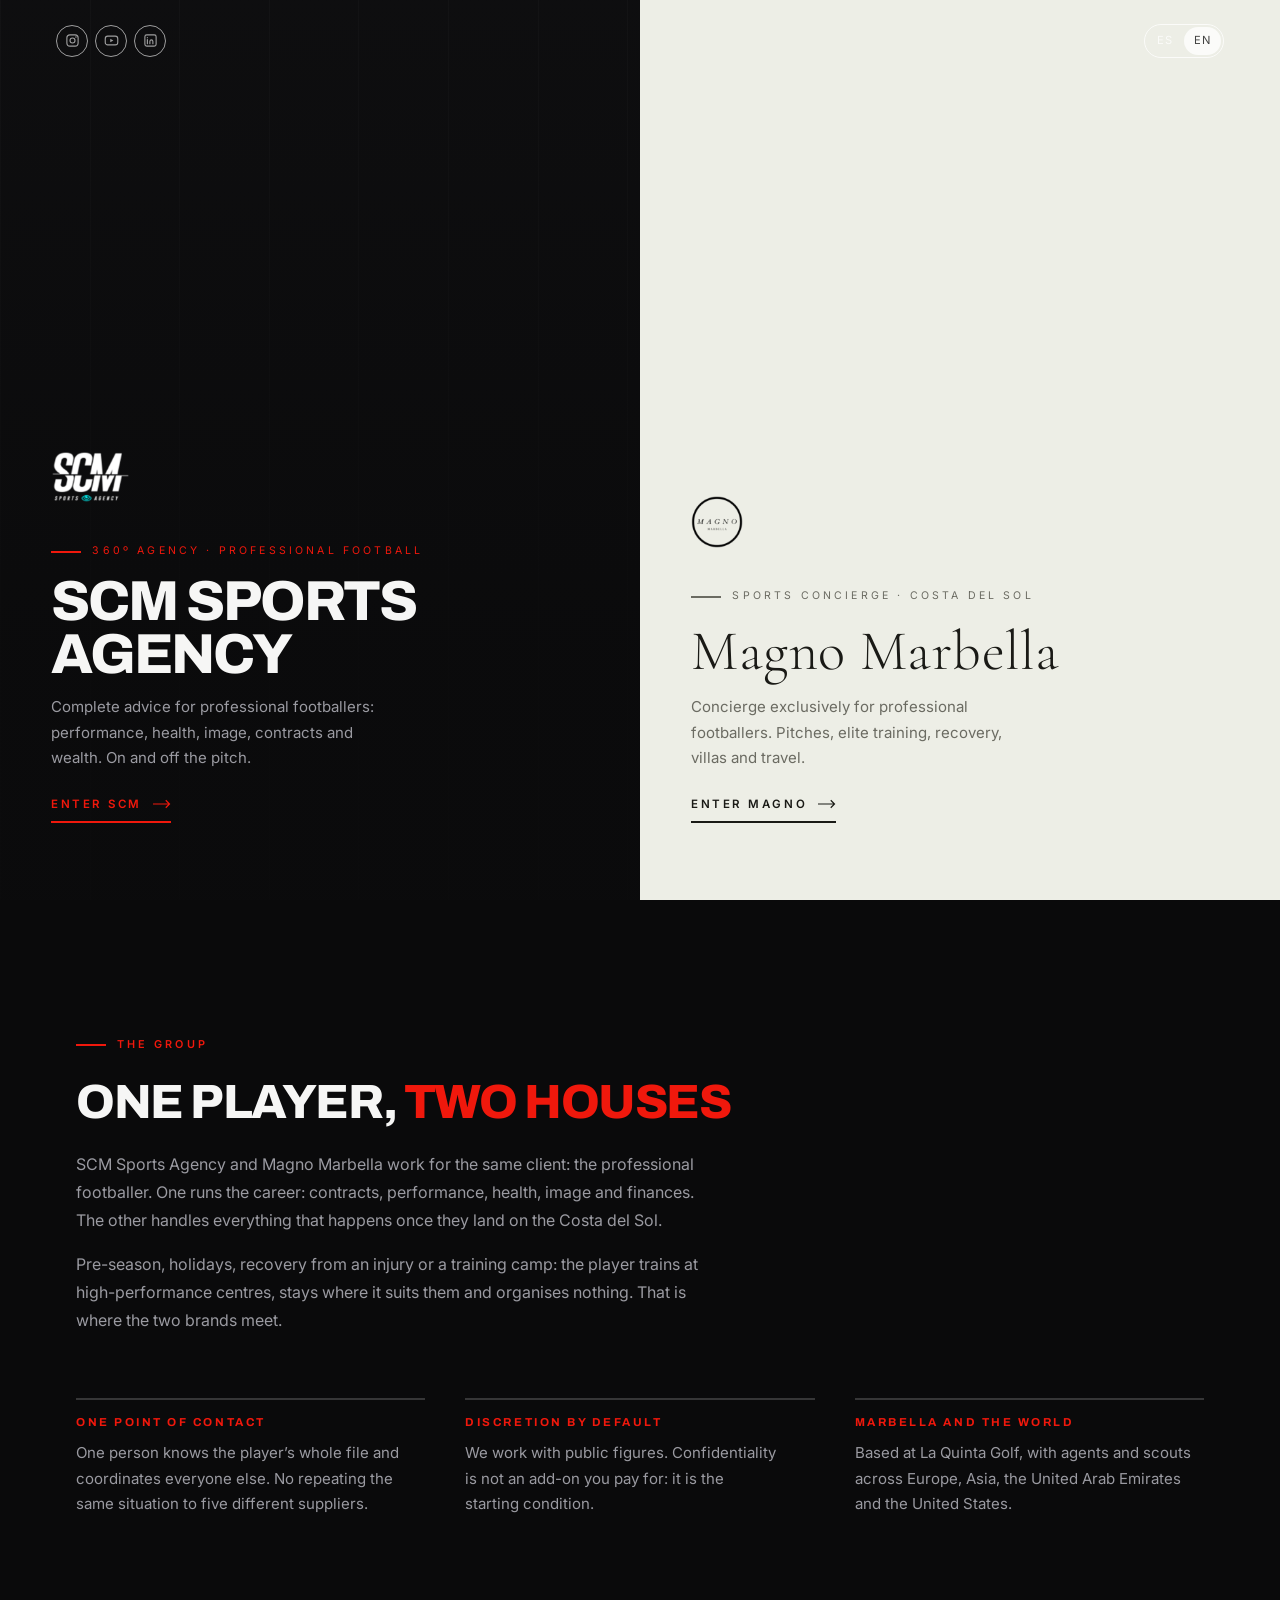
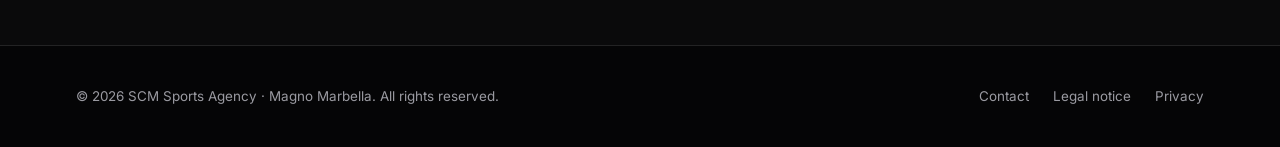
==== index.html @ ff1c4c43 "Rediseñar SCM en clave oscura y ampliar ambas marcas Portada y SCM dejan el rojo y el naranja a pant" ====
<!DOCTYPE html>
<html lang="es">
  <head>
    <meta charset="utf-8" />
    <meta name="viewport" content="width=device-width, initial-scale=1" />
    <title>SCM Sports Agency · Magno Marbella</title>
    <meta
      name="description"
      content="SCM Sports Agency y Magno Marbella. Agencia 360º de futbolistas profesionales y concierge deportivo en la Costa del Sol."
    />
    <meta name="theme-color" content="#0a0a0b" />

    <meta property="og:type" content="website" />
    <meta property="og:title" content="SCM Sports Agency · Magno Marbella" />
    <meta
      property="og:description"
      content="Agencia 360º de futbolistas profesionales y concierge deportivo en la Costa del Sol."
    />
    <meta property="og:image" content="assets/img/og-grupo.jpg" />

    <link rel="icon" href="assets/img/favicon.svg" type="image/svg+xml" />
    <link rel="preconnect" href="https://fonts.googleapis.com" />
    <link rel="preconnect" href="https://fonts.gstatic.com" crossorigin />
    <link
      href="https://fonts.googleapis.com/css2?family=Archivo:wght@400;700;800&family=Cormorant+Garamond:wght@300;400&family=Inter:wght@300;400;500;600&display=swap"
      rel="stylesheet"
    />
    <link rel="stylesheet" href="assets/css/base.css" />
    <link rel="stylesheet" href="assets/css/hub.css" />
    <link rel="stylesheet" href="assets/css/photos.css" />
  </head>

  <body class="page-hub">
    <a class="skip-link" href="#main">Saltar al contenido</a>

    <header class="hub-header">
      <div class="hub-header__social">
        <a href="https://www.instagram.com/scmsportsagency/" rel="noopener" aria-label="Instagram">
          <svg viewBox="0 0 24 24" fill="none" aria-hidden="true">
            <rect x="3" y="3" width="18" height="18" rx="5" stroke="currentColor" stroke-width="1.8" />
            <circle cx="12" cy="12" r="4" stroke="currentColor" stroke-width="1.8" />
            <circle cx="17.5" cy="6.5" r="1.2" fill="currentColor" />
          </svg>
        </a>
        <a href="https://www.youtube.com/@scmsportsagency" rel="noopener" aria-label="YouTube">
          <svg viewBox="0 0 24 24" fill="none" aria-hidden="true">
            <rect x="2" y="5" width="20" height="14" rx="4" stroke="currentColor" stroke-width="1.8" />
            <path d="M10 9.2l5 2.8-5 2.8V9.2z" fill="currentColor" />
          </svg>
        </a>
        <a href="https://www.linkedin.com/company/scm-sports-agency/" rel="noopener" aria-label="LinkedIn">
          <svg viewBox="0 0 24 24" fill="none" aria-hidden="true">
            <rect x="3" y="3" width="18" height="18" rx="3" stroke="currentColor" stroke-width="1.8" />
            <path d="M7 10.5V17M7 7.4v.1" stroke="currentColor" stroke-width="1.9" stroke-linecap="round" />
            <path d="M11 17v-3.6a2.4 2.4 0 014.8 0V17" stroke="currentColor" stroke-width="1.8" stroke-linecap="round" />
          </svg>
        </a>
      </div>

      <div class="lang-switch" role="group" data-i18n-attr="aria-label:nav.lang" aria-label="Idioma">
        <button class="lang-switch__btn" type="button" data-lang-btn="es" aria-pressed="true">
          <span>ES</span>
        </button>
        <button class="lang-switch__btn" type="button" data-lang-btn="en" aria-pressed="false">
          <span>EN</span>
        </button>
      </div>
    </header>

    <main id="main">
      <div class="split">
        <!-- ------------------------------------------------------- SCM -->
        <a class="panel panel--scm" href="scm/">
          <span class="panel__bg" aria-hidden="true"></span>
          <span class="panel__veil" aria-hidden="true"></span>

          <img class="panel__logo" src="assets/img/logo-scm.png" alt="SCM Sports Agency" />
          <p class="panel__eyebrow" data-i18n="scm.eyebrow">Agencia 360º · Fútbol profesional</p>
          <h1 class="panel__title" data-i18n="scm.title">SCM Sports Agency</h1>
          <p class="panel__desc" data-i18n="scm.desc">
            Asesoramiento integral a futbolistas profesionales.
          </p>
          <span class="panel__cta">
            <span data-i18n="scm.cta">Entrar en SCM</span>
            <svg viewBox="0 0 24 12" fill="none" aria-hidden="true">
              <path d="M0 6h22M17 1l5 5-5 5" stroke="currentColor" stroke-width="1.6" />
            </svg>
          </span>
        </a>

        <!-- ----------------------------------------------------- MAGNO -->
        <a class="panel panel--magno" href="magno/">
          <span class="panel__bg" aria-hidden="true"></span>
          <span class="panel__veil" aria-hidden="true"></span>

          <img class="panel__logo" src="assets/img/logo-magno.png" alt="Magno Marbella" />
          <p class="panel__eyebrow" data-i18n="magno.eyebrow">
            Concierge deportivo · Costa del Sol
          </p>
          <h2 class="panel__title" data-i18n="magno.title">Magno Marbella</h2>
          <p class="panel__desc" data-i18n="magno.desc">
            Concierge en exclusiva para futbolistas profesionales.
          </p>
          <span class="panel__cta">
            <span data-i18n="magno.cta">Entrar en Magno</span>
            <svg viewBox="0 0 24 12" fill="none" aria-hidden="true">
              <path d="M0 6h22M17 1l5 5-5 5" stroke="currentColor" stroke-width="1.6" />
            </svg>
          </span>
        </a>
      </div>

      <!-- --------------------------------------------------- el grupo -->
      <section class="group section">
        <div class="container">
          <p class="group__eyebrow" data-i18n="group.eyebrow" data-reveal>El grupo</p>
          <h2 class="group__lead" data-i18n-html="group.lead" data-reveal>
            Un mismo jugador, <em>dos casas</em>
          </h2>
          <p class="group__text" data-i18n="group.text" data-reveal>
            SCM Sports Agency y Magno Marbella trabajan para el mismo cliente.
          </p>
          <p class="group__text" data-i18n="group.text2" data-reveal>
            Pretemporada, vacaciones, recuperación o training camp.
          </p>

          <div class="group__points">
            <article class="group__point" data-reveal>
              <h3 data-i18n="group.p1.title">Un solo interlocutor</h3>
              <p data-i18n="group.p1.text">Una persona conoce el expediente completo.</p>
            </article>
            <article class="group__point" data-reveal style="--reveal-delay: 0.1s">
              <h3 data-i18n="group.p2.title">Discreción por defecto</h3>
              <p data-i18n="group.p2.text">La confidencialidad es la condición de partida.</p>
            </article>
            <article class="group__point" data-reveal style="--reveal-delay: 0.2s">
              <h3 data-i18n="group.p3.title">Marbella y el mundo</h3>
              <p data-i18n="group.p3.text">Base en La Quinta Golf, con red internacional.</p>
            </article>
          </div>
        </div>
      </section>
    </main>

    <footer class="hub-footer">
      <div class="container hub-footer__row">
        <p>
          &copy; <span data-year>2026</span> SCM Sports Agency · Magno Marbella.
          <span data-i18n="footer.rights">Todos los derechos reservados.</span>
        </p>
        <nav>
          <ul style="display: flex; gap: 1.5rem; flex-wrap: wrap">
            <li><a href="scm/#contacto" data-i18n="footer.contact">Contacto</a></li>
            <li><a href="legal.html" data-i18n="footer.legal">Aviso legal</a></li>
            <li><a href="privacidad.html" data-i18n="footer.privacy">Privacidad</a></li>
          </ul>
        </nav>
      </div>
    </footer>

    <script src="assets/js/i18n-hub.js"></script>
    <script src="assets/js/i18n.js"></script>
    <script src="assets/js/site.js"></script>
  </body>
</html>
---- assets/css/base.css ----
/* ==========================================================================
   BASE — reset, tokens compartidos y utilidades comunes a las tres páginas.
   Cada marca sobreescribe la paleta y la tipografía en su propia hoja.
   ========================================================================== */

*,
*::before,
*::after {
  box-sizing: border-box;
}

* {
  margin: 0;
}

html {
  -webkit-text-size-adjust: 100%;
  scroll-behavior: smooth;
}

body {
  min-height: 100vh;
  line-height: 1.6;
  -webkit-font-smoothing: antialiased;
  text-rendering: optimizeLegibility;
  overflow-x: hidden;
}

img,
picture,
svg,
video {
  display: block;
  max-width: 100%;
}

input,
button,
textarea,
select {
  font: inherit;
  color: inherit;
}

button {
  cursor: pointer;
  background: none;
  border: none;
}

a {
  color: inherit;
}

h1,
h2,
h3,
h4 {
  line-height: 1.08;
  text-wrap: balance;
  font-weight: inherit;
}

p {
  text-wrap: pretty;
}

ul,
ol {
  list-style: none;
  padding: 0;
}

:focus-visible {
  outline: 2px solid currentColor;
  outline-offset: 3px;
  border-radius: 2px;
}

/* --------------------------------------------------------------------------
   Tokens de espaciado y medidas — iguales en las dos marcas para que el
   ritmo vertical del sitio sea reconocible aunque cambie el color.
   -------------------------------------------------------------------------- */

:root {
  --space-2xs: 0.25rem;
  --space-xs: 0.5rem;
  --space-sm: 0.75rem;
  --space-md: 1rem;
  --space-lg: 1.5rem;
  --space-xl: 2.5rem;
  --space-2xl: 4rem;
  --space-3xl: 6rem;
  --space-4xl: 9rem;

  --container: 1240px;
  --container-narrow: 820px;
  --gutter: clamp(1.25rem, 5vw, 3.5rem);

  --radius-sm: 4px;
  --radius-md: 10px;
  --radius-lg: 20px;
  --radius-pill: 999px;

  --ease: cubic-bezier(0.22, 1, 0.36, 1);
  --dur: 0.55s;
}

/* --------------------------------------------------------------------------
   Layout
   -------------------------------------------------------------------------- */

.container {
  width: 100%;
  max-width: var(--container);
  margin-inline: auto;
  padding-inline: var(--gutter);
}

.container--narrow {
  max-width: var(--container-narrow);
}

.section {
  padding-block: clamp(4rem, 10vw, var(--space-4xl));
  position: relative;
}

.section--tight {
  padding-block: clamp(3rem, 7vw, var(--space-3xl));
}

.grid {
  display: grid;
  gap: var(--space-lg);
}

.skip-link {
  position: absolute;
  left: var(--space-md);
  top: -100px;
  z-index: 200;
  padding: var(--space-sm) var(--space-md);
  background: #fff;
  color: #000;
  border-radius: var(--radius-sm);
  font-size: 0.85rem;
  transition: top 0.2s var(--ease);
}

.skip-link:focus {
  top: var(--space-md);
}

.visually-hidden {
  position: absolute;
  width: 1px;
  height: 1px;
  padding: 0;
  overflow: hidden;
  clip: rect(0, 0, 0, 0);
  white-space: nowrap;
  border: 0;
}

/* --------------------------------------------------------------------------
   Selector de idioma — mismo componente en las tres páginas, el color lo
   hereda de la marca activa vía currentColor.
   -------------------------------------------------------------------------- */

.lang-switch {
  display: inline-flex;
  align-items: center;
  gap: 1px;
  border: 1px solid currentColor;
  border-radius: var(--radius-pill);
  padding: 2px;
  opacity: 0.75;
  transition: opacity 0.3s var(--ease);
}

.lang-switch:hover {
  opacity: 1;
}

.lang-switch__btn {
  font-size: 0.7rem;
  letter-spacing: 0.12em;
  text-transform: uppercase;
  padding: 0.3rem 0.6rem;
  border-radius: var(--radius-pill);
  color: inherit;
  transition: background-color 0.3s var(--ease), color 0.3s var(--ease);
}

.lang-switch__btn[aria-pressed='true'] {
  background: currentColor;
}

/* El botón activo se rellena con currentColor, así que su etiqueta necesita
   pintarse del color de LO QUE HAY DETRÁS de la cabecera. Cada marca declara
   ese color en --lang-active-fg; no sirve reutilizar --surface porque en
   Magno esa variable ya define el color del texto de la cabecera. */
.lang-switch__btn[aria-pressed='true'] span {
  color: var(--lang-active-fg, #000);
}

/* --------------------------------------------------------------------------
   Revelado al hacer scroll
   -------------------------------------------------------------------------- */

[data-reveal] {
  opacity: 0;
  transform: translateY(28px);
  transition: opacity 0.8s var(--ease), transform 0.8s var(--ease);
  transition-delay: var(--reveal-delay, 0s);
}

[data-reveal].is-visible {
  opacity: 1;
  transform: none;
}

@media (prefers-reduced-motion: reduce) {
  html {
    scroll-behavior: auto;
  }

  *,
  *::before,
  *::after {
    animation-duration: 0.01ms !important;
    animation-iteration-count: 1 !important;
    transition-duration: 0.01ms !important;
    scroll-behavior: auto !important;
  }

  [data-reveal] {
    opacity: 1;
    transform: none;
  }
}

/* --------------------------------------------------------------------------
   Marcador de fotografía — bloque con proporción fija que ocupa el sitio de
   una imagen real. Se sustituye poniendo --photo: url('...') en el elemento.
   Ver assets/img/README.md.
   -------------------------------------------------------------------------- */

.photo {
  position: relative;
  overflow: hidden;
  background-color: var(--photo-fallback, #1a1a1a);
  background-image: var(--photo, none);
  background-size: cover;
  background-position: var(--photo-position, center);
  aspect-ratio: var(--photo-ratio, 3 / 4);
}

.photo::after {
  content: '';
  position: absolute;
  inset: 0;
  background: var(--photo-overlay, none);
  pointer-events: none;
}
---- assets/css/hub.css ----
/* ==========================================================================
   HUB — portada del grupo. Pantalla partida entre el lado deportivo, en
   negro con fotografía y el rojo de marca como único acento, y el lado
   lifestyle en hueso. Sin naranja: el contraste lo hace la luz, no el color.
   ========================================================================== */

:root {
  --scm-ink: #0a0a0b;
  --scm-ink-2: #121214;
  --scm-red: #f0180c;
  --scm-text: #f6f6f5;
  --scm-muted: #9a9aa1;

  --magno-surface: #edeee6;
  --magno-surface-2: #e3e4d9;
  --magno-ink: #0d0d0d;
  --magno-text: #1a1a16;
  --magno-muted: #6b6b62;

  --font-sport: 'Archivo', 'Helvetica Neue', Arial, sans-serif;
  --font-lux: 'Cormorant Garamond', Georgia, 'Times New Roman', serif;
  --font-body: 'Inter', system-ui, -apple-system, 'Segoe UI', sans-serif;
}

body {
  font-family: var(--font-body);
  background: var(--scm-ink);
  color: var(--scm-text);
}

/* --------------------------------------------------------------- cabecera */

.hub-header {
  position: fixed;
  inset: 0 0 auto 0;
  z-index: 50;
  display: flex;
  align-items: center;
  justify-content: space-between;
  gap: var(--space-md);
  padding: var(--space-lg) var(--gutter);
  color: #fff;
  --lang-active-fg: #0a0a0b;
}

.hub-header__social {
  display: flex;
  align-items: center;
  gap: 0.45rem;
}

.hub-header__social a {
  display: inline-flex;
  align-items: center;
  justify-content: center;
  width: 32px;
  height: 32px;
  border: 1px solid currentColor;
  border-radius: 50%;
  opacity: 0.6;
  transition: opacity 0.3s var(--ease), background-color 0.3s var(--ease),
    border-color 0.3s var(--ease), color 0.3s var(--ease);
}

.hub-header__social a:hover {
  opacity: 1;
  background: var(--scm-red);
  border-color: var(--scm-red);
  color: #fff;
}

.hub-header__social svg {
  width: 15px;
  height: 15px;
}

@media (max-width: 620px) {
  .hub-header__social {
    display: none;
  }
}

/* ---------------------------------------------------------- pantalla partida */

.split {
  display: grid;
  grid-template-columns: 1fr 1fr;
  min-height: 100svh;
}

.panel {
  position: relative;
  display: flex;
  flex-direction: column;
  justify-content: flex-end;
  padding: clamp(2rem, 6vw, 5rem) clamp(1.5rem, 4vw, 4rem) clamp(2.5rem, 6vw, 5rem);
  overflow: hidden;
  text-decoration: none;
  isolation: isolate;
  transition: flex-grow 0.6s var(--ease);
}

.panel__bg {
  position: absolute;
  inset: 0;
  z-index: -2;
  background-size: cover;
  background-position: center;
  transition: transform 1.2s var(--ease);
}

.panel__veil {
  position: absolute;
  inset: 0;
  z-index: -1;
}

.panel:hover .panel__bg,
.panel:focus-visible .panel__bg {
  transform: scale(1.05);
}

.panel__logo {
  height: 52px;
  width: auto;
  margin-bottom: var(--space-xl);
  /* El panel es un flex en columna: sin esto el estirado del eje transversal
     ensancha la imagen y deforma el logotipo. */
  align-self: flex-start;
}

/* --- lado SCM: negro con foto y una regla roja --- */

.panel--scm {
  color: var(--scm-text);
  background: var(--scm-ink);
}

.panel--scm .panel__bg {
  background-color: var(--scm-ink-2);
  background-image: var(--photo-scm, none);
}

.panel--scm .panel__veil {
  background:
    linear-gradient(180deg, rgba(10, 10, 11, 0.5) 0%, rgba(10, 10, 11, 0.92) 72%),
    repeating-linear-gradient(
      90deg,
      rgba(255, 255, 255, 0.045) 0px,
      rgba(255, 255, 255, 0.045) 1px,
      transparent 1px,
      transparent 14%
    );
}

.panel--scm .panel__logo {
  filter: invert(1) brightness(2);
}

/* --- lado Magno: hueso --- */

.panel--magno {
  color: var(--magno-text);
  background: var(--magno-surface);
}

.panel--magno .panel__bg {
  background-color: var(--magno-surface);
  background-image: var(--photo-magno, none);
}

.panel--magno .panel__veil {
  background: linear-gradient(180deg, rgba(237, 238, 230, 0.4) 0%, rgba(237, 238, 230, 0.94) 72%);
}

.panel--magno .panel__logo {
  filter: invert(1);
}

/* --- contenido --- */

.panel__eyebrow {
  display: inline-flex;
  align-items: center;
  gap: 0.7rem;
  font-size: 0.66rem;
  letter-spacing: 0.3em;
  text-transform: uppercase;
  margin-bottom: var(--space-md);
}

.panel__eyebrow::before {
  content: '';
  width: 30px;
  height: 2px;
  background: currentColor;
}

.panel--scm .panel__eyebrow {
  color: var(--scm-red);
}

.panel--magno .panel__eyebrow {
  color: var(--magno-muted);
}

.panel__title {
  font-size: clamp(2rem, 4.4vw, 3.8rem);
  margin-bottom: var(--space-sm);
}

.panel--scm .panel__title {
  font-family: var(--font-sport);
  font-weight: 800;
  letter-spacing: -0.035em;
  text-transform: uppercase;
  line-height: 0.94;
}

.panel--magno .panel__title {
  font-family: var(--font-lux);
  font-weight: 300;
  letter-spacing: 0.01em;
}

.panel__desc {
  max-width: 36ch;
  font-size: clamp(0.94rem, 1.1vw, 1.04rem);
  line-height: 1.7;
  margin-bottom: var(--space-lg);
}

.panel--scm .panel__desc {
  color: var(--scm-muted);
}

.panel--magno .panel__desc {
  color: var(--magno-muted);
}

.panel__cta {
  display: inline-flex;
  align-items: center;
  gap: 0.7rem;
  font-size: 0.72rem;
  letter-spacing: 0.22em;
  text-transform: uppercase;
  font-weight: 600;
  padding-bottom: 0.5rem;
  border-bottom: 2px solid currentColor;
  align-self: flex-start;
  transition: gap 0.35s var(--ease);
}

.panel--scm .panel__cta {
  color: var(--scm-red);
}

.panel:hover .panel__cta,
.panel:focus-visible .panel__cta {
  gap: 1.4rem;
}

.panel__cta svg {
  width: 18px;
  height: 10px;
}

@media (min-width: 900px) and (hover: hover) {
  .split {
    display: flex;
  }

  .panel {
    flex: 1 1 0;
  }

  .split:has(.panel:hover) .panel {
    flex-grow: 0.9;
  }

  .split:has(.panel:hover) .panel:hover {
    flex-grow: 1.25;
  }
}

@media (max-width: 899px) {
  .split {
    grid-template-columns: 1fr;
  }

  .panel {
    min-height: 62svh;
  }
}

/* ------------------------------------------------------------- el grupo */

.group {
  background: var(--scm-ink);
  color: var(--scm-text);
}

.group__eyebrow {
  display: inline-flex;
  align-items: center;
  gap: 0.7rem;
  font-size: 0.68rem;
  font-weight: 600;
  letter-spacing: 0.28em;
  text-transform: uppercase;
  color: var(--scm-red);
  margin-bottom: var(--space-lg);
}

.group__eyebrow::before {
  content: '';
  width: 30px;
  height: 2px;
  background: currentColor;
}

.group__lead {
  font-family: var(--font-sport);
  font-weight: 800;
  text-transform: uppercase;
  letter-spacing: -0.03em;
  line-height: 1;
  font-size: clamp(1.7rem, 4vw, 3rem);
  margin-bottom: var(--space-lg);
}

.group__lead em {
  font-style: normal;
  color: var(--scm-red);
}

.group__text {
  color: var(--scm-muted);
  max-width: 64ch;
  margin-bottom: var(--space-md);
  line-height: 1.75;
}

.group__points {
  display: grid;
  grid-template-columns: repeat(auto-fit, minmax(230px, 1fr));
  gap: var(--space-xl);
  margin-top: var(--space-2xl);
}

.group__point h3 {
  font-family: var(--font-sport);
  font-size: 0.72rem;
  letter-spacing: 0.22em;
  text-transform: uppercase;
  font-weight: 700;
  color: var(--scm-red);
  margin-bottom: var(--space-sm);
  padding-top: var(--space-md);
  border-top: 2px solid rgba(255, 255, 255, 0.18);
}

.group__point p {
  color: var(--scm-muted);
  font-size: 0.94rem;
  line-height: 1.7;
}

/* ----------------------------------------------------------------- footer */

.hub-footer {
  background: #050506;
  color: var(--scm-muted);
  border-top: 1px solid rgba(255, 255, 255, 0.12);
  padding-block: var(--space-xl);
  font-size: 0.84rem;
}

.hub-footer__row {
  display: flex;
  flex-wrap: wrap;
  gap: var(--space-md) var(--space-xl);
  align-items: center;
  justify-content: space-between;
}

.hub-footer a {
  text-decoration: none;
  transition: color 0.3s var(--ease);
}

.hub-footer a:hover {
  color: var(--scm-red);
}
---- assets/css/photos.css ----
/* ==========================================================================
   FOTOGRAFÍA

   Punto único donde se enchufan todas las imágenes del sitio. La web funciona
   entera sin ninguna: donde debería ir una foto se pinta un bloque de color
   con su icono.

   Los escudos de los clubes NO se configuran aquí: son ficheros sueltos en
   assets/img/clubes/. Ver assets/img/README.md.

   Para poner las imágenes reales se descomenta la línea que toque y se deja
   el fichero en assets/img/. No hay que tocar el HTML.

   Las rutas son relativas a ESTE archivo, por eso empiezan por ../img/.
   ========================================================================== */

:root {
  /* --- Portada del grupo ------------------------------------------------
     Verticales, 1400 x 1800. La de SCM lleva un velo oscuro encima. */
  /* --photo-scm: url('../img/hub-scm.jpg'); */
  /* --photo-magno: url('../img/hub-magno.jpg'); */

  /* --- Equipo de SCM ----------------------------------------------------
     Retratos verticales 4:5, 800 x 1000. Mismo encuadre en los seis. */
  /* --photo-team1: url('../img/equipo-1.jpg'); */
  /* --photo-team2: url('../img/equipo-2.jpg'); */
  /* --photo-team3: url('../img/equipo-3.jpg'); */
  /* --photo-team4: url('../img/equipo-4.jpg'); */
  /* --photo-team5: url('../img/equipo-5.jpg'); */
  /* --photo-team6: url('../img/equipo-6.jpg'); */

  /* --- Actualidad de SCM ------------------------------------------------
     Horizontales 16:10, 1200 x 750. Capturas o fotos de cada publicación. */
  /* --photo-news1: url('../img/actualidad-1.jpg'); */
  /* --photo-news2: url('../img/actualidad-2.jpg'); */
  /* --photo-news3: url('../img/actualidad-3.jpg'); */

  /* --- SCM x Magno ------------------------------------------------------
     Horizontales 16:10, 1200 x 750. */
  /* --photo-partner1: url('../img/partner-estancias.jpg'); */
  /* --photo-partner2: url('../img/partner-villas.jpg'); */
  /* --photo-partner3: url('../img/partner-vip.jpg'); */
  /* --photo-partner4: url('../img/partner-camps.jpg'); */
  /* --photo-partner5: url('../img/partner-inmobiliaria.jpg'); */

  /* --- Magno, entrenamiento y rendimiento -------------------------------
     Horizontales 4:3, 1200 x 900. */
  /* --photo-train1: url('../img/magno-campos.jpg'); */
  /* --photo-train2: url('../img/magno-sesiones.jpg'); */
  /* --photo-train3: url('../img/magno-gimnasio.jpg'); */
  /* --photo-train4: url('../img/magno-fotografo.jpg'); */

  /* --- Magno, lifestyle -------------------------------------------------
     Horizontales 4:3, 1200 x 900. */
  /* --photo-life1: url('../img/magno-villas.jpg'); */
  /* --photo-life2: url('../img/magno-hoteles.jpg'); */
  /* --photo-life3: url('../img/magno-vehiculos.jpg'); */
  /* --photo-life4: url('../img/magno-nautica.jpg'); */
  /* --photo-life5: url('../img/magno-eventos.jpg'); */
  /* --photo-life6: url('../img/magno-shopping.jpg'); */

  /* --- Magno, vídeos de Instagram ---------------------------------------
     Portadas verticales 9:16, 720 x 1280. Son la miniatura del reel; la URL
     del vídeo se pone en el href de cada tarjeta en magno/index.html. */
  /* --photo-reel1: url('../img/reel-1.jpg'); */
  /* --photo-reel2: url('../img/reel-2.jpg'); */
  /* --photo-reel3: url('../img/reel-3.jpg'); */
  /* --photo-reel4: url('../img/reel-4.jpg'); */

  /* --- Magno, en imágenes -----------------------------------------------
     Horizontales 1200 x 900. */
  /* --photo-exp1: url('../img/magno-entrenamiento.jpg'); */
  /* --photo-exp2: url('../img/magno-recuperacion.jpg'); */
  /* --photo-exp3: url('../img/magno-villa.jpg'); */

}

/* Los heroes llevan su propia imagen por página.

   SCM: foto de marketing de un jugador de la agencia, horizontal, con el
   sujeto hacia la derecha para que el titular caiga sobre el lado despejado.
   Con --photo-hero-position se ajusta el encuadre sin recortar el fichero.

   Magno: fotografía a pantalla completa de instalaciones o costa. */

/* body.page-scm { --photo-hero: url('../img/hero-scm.jpg'); --photo-hero-position: center 20%; } */
/* body.page-magno { --photo-hero: url('../img/hero-magno.jpg'); } */
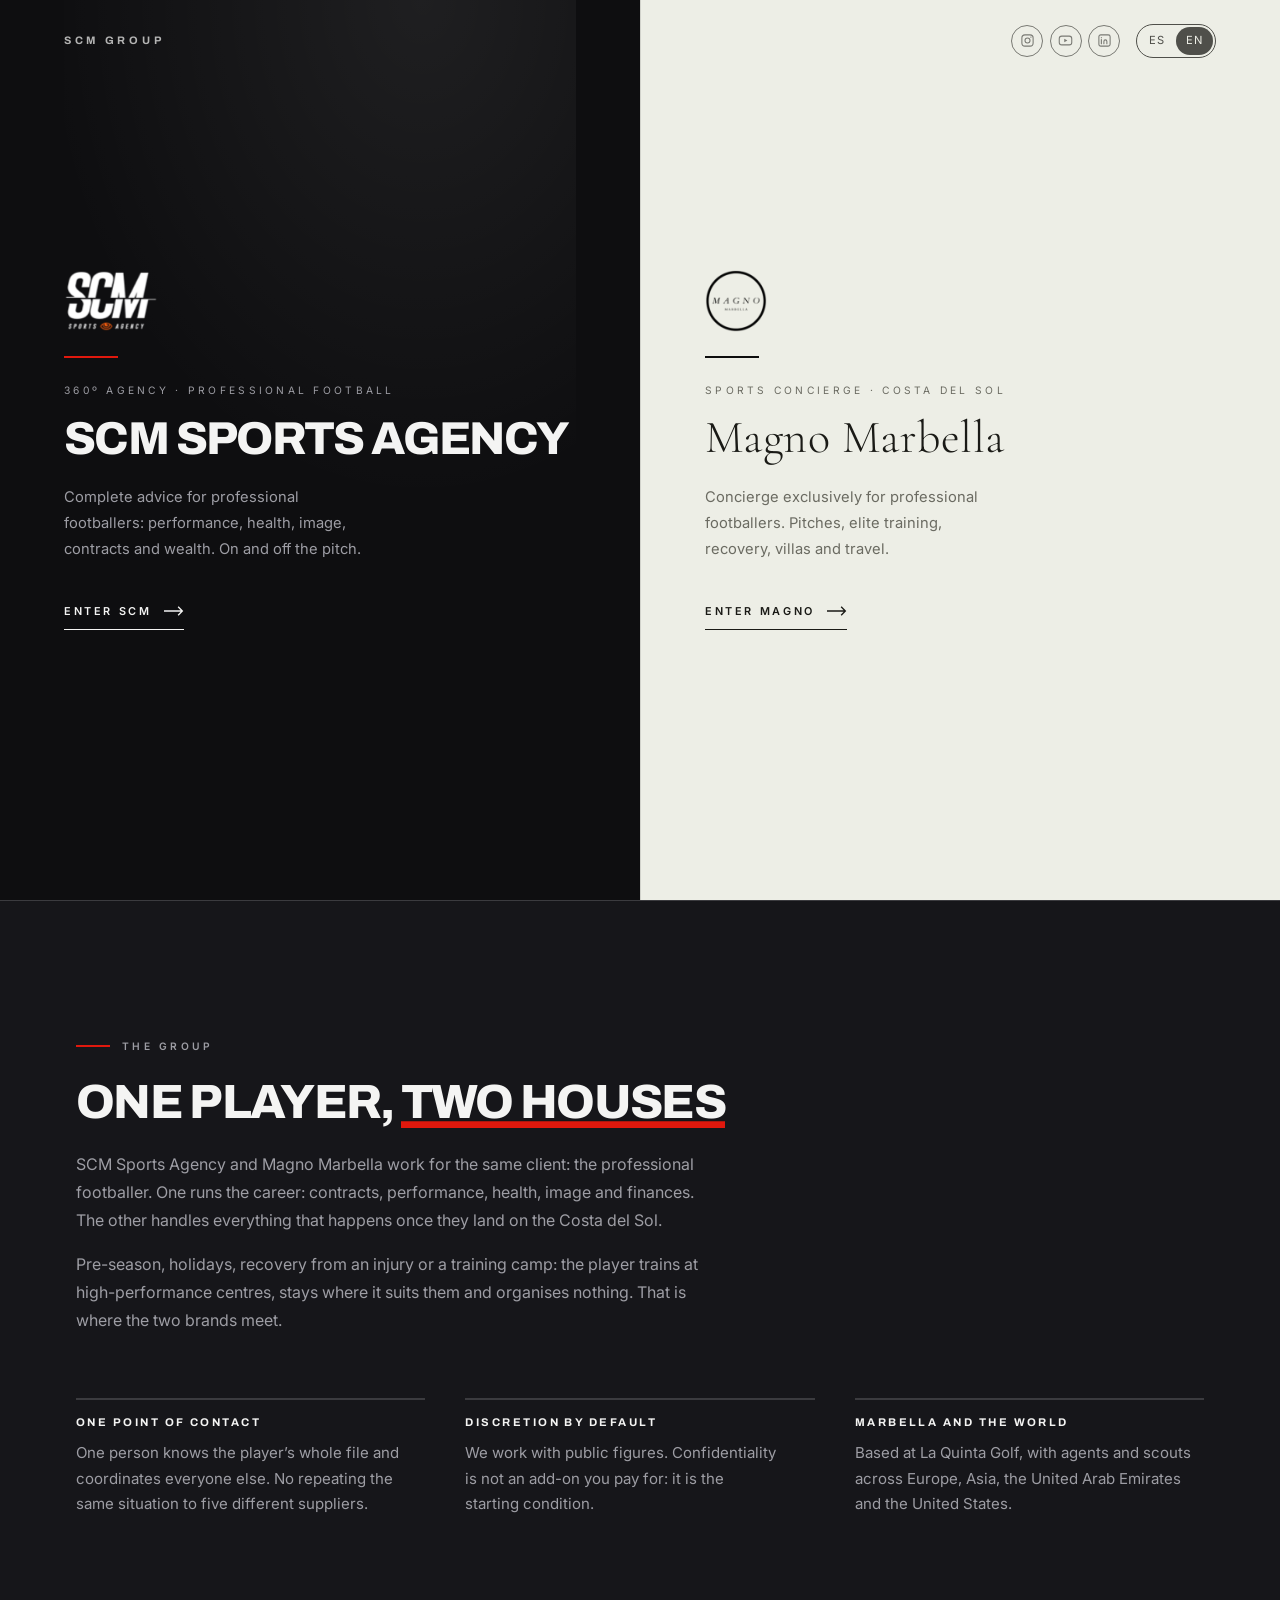
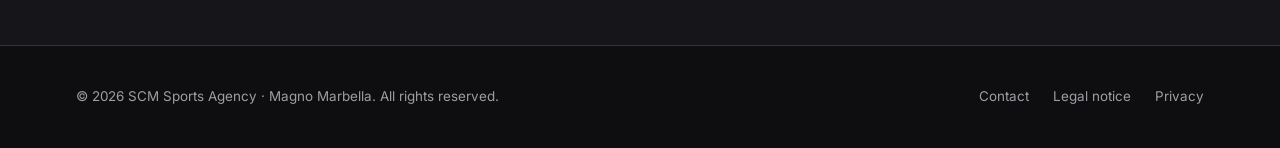
==== commit 5fb12ea9: "Rehacer la portada como dos marcas iguales y arreglar el ojo del logotipo El logotipo de SCM se esta" ====
--- a/index.html
+++ b/index.html
@@ -8,7 +8,7 @@
       name="description"
       content="SCM Sports Agency y Magno Marbella. Agencia 360º de futbolistas profesionales y concierge deportivo en la Costa del Sol."
     />
-    <meta name="theme-color" content="#0a0a0b" />
+    <meta name="theme-color" content="#0e0e10" />
 
     <meta property="og:type" content="website" />
     <meta property="og:title" content="SCM Sports Agency · Magno Marbella" />
@@ -34,36 +34,49 @@
     <a class="skip-link" href="#main">Saltar al contenido</a>
 
     <header class="hub-header">
-      <div class="hub-header__social">
-        <a href="https://www.instagram.com/scmsportsagency/" rel="noopener" aria-label="Instagram">
-          <svg viewBox="0 0 24 24" fill="none" aria-hidden="true">
-            <rect x="3" y="3" width="18" height="18" rx="5" stroke="currentColor" stroke-width="1.8" />
-            <circle cx="12" cy="12" r="4" stroke="currentColor" stroke-width="1.8" />
-            <circle cx="17.5" cy="6.5" r="1.2" fill="currentColor" />
-          </svg>
-        </a>
-        <a href="https://www.youtube.com/@scmsportsagency" rel="noopener" aria-label="YouTube">
-          <svg viewBox="0 0 24 24" fill="none" aria-hidden="true">
-            <rect x="2" y="5" width="20" height="14" rx="4" stroke="currentColor" stroke-width="1.8" />
-            <path d="M10 9.2l5 2.8-5 2.8V9.2z" fill="currentColor" />
-          </svg>
-        </a>
-        <a href="https://www.linkedin.com/company/scm-sports-agency/" rel="noopener" aria-label="LinkedIn">
-          <svg viewBox="0 0 24 24" fill="none" aria-hidden="true">
-            <rect x="3" y="3" width="18" height="18" rx="3" stroke="currentColor" stroke-width="1.8" />
-            <path d="M7 10.5V17M7 7.4v.1" stroke="currentColor" stroke-width="1.9" stroke-linecap="round" />
-            <path d="M11 17v-3.6a2.4 2.4 0 014.8 0V17" stroke="currentColor" stroke-width="1.8" stroke-linecap="round" />
-          </svg>
-        </a>
-      </div>
+      <p class="hub-header__group" data-i18n="group.name">SCM Group</p>
 
-      <div class="lang-switch" role="group" data-i18n-attr="aria-label:nav.lang" aria-label="Idioma">
-        <button class="lang-switch__btn" type="button" data-lang-btn="es" aria-pressed="true">
-          <span>ES</span>
-        </button>
-        <button class="lang-switch__btn" type="button" data-lang-btn="en" aria-pressed="false">
-          <span>EN</span>
-        </button>
+      <div class="hub-header__controls">
+        <div class="hub-header__social">
+          <a href="https://www.instagram.com/scmsportsagency/" rel="noopener" aria-label="Instagram">
+            <svg viewBox="0 0 24 24" fill="none" aria-hidden="true">
+              <rect x="3" y="3" width="18" height="18" rx="5" stroke="currentColor" stroke-width="1.7" />
+              <circle cx="12" cy="12" r="4" stroke="currentColor" stroke-width="1.7" />
+              <circle cx="17.5" cy="6.5" r="1.1" fill="currentColor" />
+            </svg>
+          </a>
+          <a href="https://www.youtube.com/@scmsportsagency" rel="noopener" aria-label="YouTube">
+            <svg viewBox="0 0 24 24" fill="none" aria-hidden="true">
+              <rect x="2" y="5" width="20" height="14" rx="4" stroke="currentColor" stroke-width="1.7" />
+              <path d="M10 9.2l5 2.8-5 2.8V9.2z" fill="currentColor" />
+            </svg>
+          </a>
+          <a
+            href="https://www.linkedin.com/company/scm-sports-agency/"
+            rel="noopener"
+            aria-label="LinkedIn"
+          >
+            <svg viewBox="0 0 24 24" fill="none" aria-hidden="true">
+              <rect x="3" y="3" width="18" height="18" rx="3" stroke="currentColor" stroke-width="1.7" />
+              <path d="M7 10.5V17M7 7.4v.1" stroke="currentColor" stroke-width="1.8" stroke-linecap="round" />
+              <path
+                d="M11 17v-3.6a2.4 2.4 0 014.8 0V17"
+                stroke="currentColor"
+                stroke-width="1.7"
+                stroke-linecap="round"
+              />
+            </svg>
+          </a>
+        </div>
+
+        <div class="lang-switch" role="group" data-i18n-attr="aria-label:nav.lang" aria-label="Idioma">
+          <button class="lang-switch__btn" type="button" data-lang-btn="es" aria-pressed="true">
+            <span>ES</span>
+          </button>
+          <button class="lang-switch__btn" type="button" data-lang-btn="en" aria-pressed="false">
+            <span>EN</span>
+          </button>
+        </div>
       </div>
     </header>
 
@@ -74,12 +87,19 @@
           <span class="panel__bg" aria-hidden="true"></span>
           <span class="panel__veil" aria-hidden="true"></span>
 
-          <img class="panel__logo" src="assets/img/logo-scm.png" alt="SCM Sports Agency" />
-          <p class="panel__eyebrow" data-i18n="scm.eyebrow">Agencia 360º · Fútbol profesional</p>
+          <img
+            class="panel__logo"
+            src="assets/img/logo-scm-light.png"
+            alt="SCM Sports Agency"
+            width="483"
+            height="319"
+          />
+          <span class="panel__rule" aria-hidden="true"></span>
+          <span class="panel__eyebrow" data-i18n="scm.eyebrow">Agencia 360º · Fútbol profesional</span>
           <h1 class="panel__title" data-i18n="scm.title">SCM Sports Agency</h1>
-          <p class="panel__desc" data-i18n="scm.desc">
+          <span class="panel__desc" data-i18n="scm.desc">
             Asesoramiento integral a futbolistas profesionales.
-          </p>
+          </span>
           <span class="panel__cta">
             <span data-i18n="scm.cta">Entrar en SCM</span>
             <svg viewBox="0 0 24 12" fill="none" aria-hidden="true">
@@ -93,14 +113,21 @@
           <span class="panel__bg" aria-hidden="true"></span>
           <span class="panel__veil" aria-hidden="true"></span>
 
-          <img class="panel__logo" src="assets/img/logo-magno.png" alt="Magno Marbella" />
-          <p class="panel__eyebrow" data-i18n="magno.eyebrow">
+          <img
+            class="panel__logo"
+            src="assets/img/logo-magno.png"
+            alt="Magno Marbella"
+            width="592"
+            height="591"
+          />
+          <span class="panel__rule" aria-hidden="true"></span>
+          <span class="panel__eyebrow" data-i18n="magno.eyebrow">
             Concierge deportivo · Costa del Sol
-          </p>
+          </span>
           <h2 class="panel__title" data-i18n="magno.title">Magno Marbella</h2>
-          <p class="panel__desc" data-i18n="magno.desc">
+          <span class="panel__desc" data-i18n="magno.desc">
             Concierge en exclusiva para futbolistas profesionales.
-          </p>
+          </span>
           <span class="panel__cta">
             <span data-i18n="magno.cta">Entrar en Magno</span>
             <svg viewBox="0 0 24 12" fill="none" aria-hidden="true">
--- a/assets/css/hub.css
+++ b/assets/css/hub.css
@@ -1,25 +1,38 @@
 /* ==========================================================================
-   HUB — portada del grupo. Pantalla partida entre el lado deportivo, en
-   negro con fotografía y el rojo de marca como único acento, y el lado
-   lifestyle en hueso. Sin naranja: el contraste lo hace la luz, no el color.
+   HUB — portada del grupo.
+
+   Las dos marcas se presentan como iguales: misma retícula, mismo tamaño de
+   logotipo y los mismos elementos a la misma altura en los dos lados. Eso lo
+   consigue una rejilla compartida (subgrid): las filas las define el
+   contenedor, no cada panel, así que logotipo, filete, antetítulo, título,
+   descripción y enlace caen exactamente a la misma altura aunque los textos
+   midan distinto.
+
+   El color se usa con cuentagotas. Lo que separa a las dos marcas es la luz,
+   no la saturación: carbón a un lado, hueso al otro.
    ========================================================================== */
 
 :root {
-  --scm-ink: #0a0a0b;
-  --scm-ink-2: #121214;
-  --scm-red: #f0180c;
-  --scm-text: #f6f6f5;
-  --scm-muted: #9a9aa1;
+  --scm-ink: #0e0e10;
+  --scm-ink-2: #16161a;
+  --scm-text: #f4f4f3;
+  --scm-muted: #9d9da4;
+  --scm-line: rgba(255, 255, 255, 0.16);
+  --scm-accent: #e0180d;
 
   --magno-surface: #edeee6;
-  --magno-surface-2: #e3e4d9;
-  --magno-ink: #0d0d0d;
   --magno-text: #1a1a16;
   --magno-muted: #6b6b62;
+  --magno-line: rgba(13, 13, 13, 0.18);
+  --magno-accent: #0d0d0d;
 
   --font-sport: 'Archivo', 'Helvetica Neue', Arial, sans-serif;
   --font-lux: 'Cormorant Garamond', Georgia, 'Times New Roman', serif;
   --font-body: 'Inter', system-ui, -apple-system, 'Segoe UI', sans-serif;
+
+  /* Alto reservado al logotipo. Es el mismo en las dos marcas: es lo que
+     pide que se lean como empresas hermanas. */
+  --logo-h: 62px;
 }
 
 body {
@@ -30,23 +43,47 @@
 
 /* --------------------------------------------------------------- cabecera */
 
+/* La cabecera se parte en dos igual que la portada, para que cada mitad
+   tome el color que le corresponde y todo se lea. */
 .hub-header {
   position: fixed;
   inset: 0 0 auto 0;
   z-index: 50;
+  display: grid;
+  grid-template-columns: 1fr 1fr;
+  align-items: center;
+  padding: var(--space-lg) 0;
+  pointer-events: none;
+}
+
+.hub-header > * {
+  pointer-events: auto;
+}
+
+.hub-header__group {
+  padding-left: clamp(1.5rem, 5vw, 5rem);
+  font-family: var(--font-sport);
+  font-weight: 700;
+  font-size: 0.68rem;
+  letter-spacing: 0.34em;
+  text-transform: uppercase;
+  color: rgba(244, 244, 243, 0.72);
+}
+
+.hub-header__controls {
   display: flex;
   align-items: center;
-  justify-content: space-between;
+  justify-content: flex-end;
   gap: var(--space-md);
-  padding: var(--space-lg) var(--gutter);
-  color: #fff;
-  --lang-active-fg: #0a0a0b;
+  padding-right: clamp(1.5rem, 5vw, 5rem);
+  color: var(--magno-text);
+  --lang-active-fg: #edeee6;
 }
 
 .hub-header__social {
   display: flex;
   align-items: center;
-  gap: 0.45rem;
+  gap: 0.4rem;
 }
 
 .hub-header__social a {
@@ -57,16 +94,12 @@
   height: 32px;
   border: 1px solid currentColor;
   border-radius: 50%;
-  opacity: 0.6;
-  transition: opacity 0.3s var(--ease), background-color 0.3s var(--ease),
-    border-color 0.3s var(--ease), color 0.3s var(--ease);
+  opacity: 0.55;
+  transition: opacity 0.3s var(--ease);
 }
 
 .hub-header__social a:hover {
   opacity: 1;
-  background: var(--scm-red);
-  border-color: var(--scm-red);
-  color: #fff;
 }
 
 .hub-header__social svg {
@@ -74,62 +107,84 @@
   height: 15px;
 }
 
-@media (max-width: 620px) {
+@media (max-width: 899px) {
+  /* Apilados, la cabecera cae siempre sobre el panel oscuro. */
+  .hub-header {
+    grid-template-columns: 1fr;
+  }
+
+  .hub-header__group {
+    display: none;
+  }
+
+  .hub-header__controls {
+    color: var(--scm-text);
+    --lang-active-fg: #0e0e10;
+  }
+}
+
+@media (max-width: 520px) {
   .hub-header__social {
     display: none;
   }
 }
 
-/* ---------------------------------------------------------- pantalla partida */
+/* ----------------------------------------------------- pantalla partida */
 
 .split {
   display: grid;
   grid-template-columns: 1fr 1fr;
+  /* Ocho filas: aire, los seis elementos de cada marca, y aire. */
+  grid-template-rows:
+    minmax(6.5rem, 1fr)
+    auto
+    auto
+    auto
+    auto
+    auto
+    auto
+    minmax(3.5rem, 1fr);
   min-height: 100svh;
 }
 
 .panel {
+  grid-row: 1 / -1;
+  display: grid;
+  grid-template-rows: subgrid;
+  grid-template-columns: minmax(0, 1fr);
+  /* Sin relleno vertical: desplazaría las filas del subgrid y rompería la
+     alineación entre las dos mitades. El aire lo dan las filas 1 y 8. */
+  padding-inline: clamp(1.5rem, 5vw, 5rem);
   position: relative;
-  display: flex;
-  flex-direction: column;
-  justify-content: flex-end;
-  padding: clamp(2rem, 6vw, 5rem) clamp(1.5rem, 4vw, 4rem) clamp(2.5rem, 6vw, 5rem);
+  isolation: isolate;
+  text-decoration: none;
   overflow: hidden;
-  text-decoration: none;
-  isolation: isolate;
-  transition: flex-grow 0.6s var(--ease);
-}
-
-.panel__bg {
+}
+
+.panel__bg,
+.panel__veil {
+  grid-area: 1 / 1 / -1 / -1;
   position: absolute;
   inset: 0;
+}
+
+.panel__bg {
   z-index: -2;
   background-size: cover;
   background-position: center;
-  transition: transform 1.2s var(--ease);
+  transition: transform 1.4s var(--ease);
 }
 
 .panel__veil {
-  position: absolute;
-  inset: 0;
   z-index: -1;
 }
 
 .panel:hover .panel__bg,
 .panel:focus-visible .panel__bg {
-  transform: scale(1.05);
-}
-
-.panel__logo {
-  height: 52px;
-  width: auto;
-  margin-bottom: var(--space-xl);
-  /* El panel es un flex en columna: sin esto el estirado del eje transversal
-     ensancha la imagen y deforma el logotipo. */
-  align-self: flex-start;
-}
-
-/* --- lado SCM: negro con foto y una regla roja --- */
+  transform: scale(1.04);
+}
+
+/* --- lado SCM --- */
 
 .panel--scm {
   color: var(--scm-text);
@@ -137,31 +192,22 @@
 }
 
 .panel--scm .panel__bg {
-  background-color: var(--scm-ink-2);
+  background-color: var(--scm-ink);
   background-image: var(--photo-scm, none);
 }
 
 .panel--scm .panel__veil {
   background:
-    linear-gradient(180deg, rgba(10, 10, 11, 0.5) 0%, rgba(10, 10, 11, 0.92) 72%),
-    repeating-linear-gradient(
-      90deg,
-      rgba(255, 255, 255, 0.045) 0px,
-      rgba(255, 255, 255, 0.045) 1px,
-      transparent 1px,
-      transparent 14%
-    );
-}
-
-.panel--scm .panel__logo {
-  filter: invert(1) brightness(2);
-}
-
-/* --- lado Magno: hueso --- */
+    radial-gradient(120% 90% at 70% 0%, rgba(255, 255, 255, 0.07) 0%, transparent 62%),
+    linear-gradient(180deg, rgba(14, 14, 16, 0.55) 0%, rgba(14, 14, 16, 0.93) 78%);
+}
+
+/* --- lado Magno --- */
 
 .panel--magno {
   color: var(--magno-text);
   background: var(--magno-surface);
+  border-left: 1px solid rgba(13, 13, 13, 0.12);
 }
 
 .panel--magno .panel__bg {
@@ -170,34 +216,53 @@
 }
 
 .panel--magno .panel__veil {
-  background: linear-gradient(180deg, rgba(237, 238, 230, 0.4) 0%, rgba(237, 238, 230, 0.94) 72%);
-}
-
+  background: linear-gradient(180deg, rgba(237, 238, 230, 0.55) 0%, rgba(237, 238, 230, 0.95) 78%);
+}
+
+/* --- los seis elementos, cada uno en su fila --- */
+
+.panel__logo {
+  grid-row: 2;
+  align-self: end;
+  justify-self: start;
+  height: var(--logo-h);
+  width: auto;
+  object-fit: contain;
+}
+
+/* El sello de Magno es blanco en origen: sobre hueso se pasa a negro. Es
+   monocromo, así que invertirlo no altera ningún color de marca. */
 .panel--magno .panel__logo {
   filter: invert(1);
 }
 
-/* --- contenido --- */
+.panel__rule {
+  grid-row: 3;
+  align-self: center;
+  width: 54px;
+  height: 2px;
+  margin-block: var(--space-lg);
+}
+
+.panel--scm .panel__rule {
+  background: var(--scm-accent);
+}
+
+.panel--magno .panel__rule {
+  background: var(--magno-accent);
+}
 
 .panel__eyebrow {
-  display: inline-flex;
-  align-items: center;
-  gap: 0.7rem;
-  font-size: 0.66rem;
-  letter-spacing: 0.3em;
+  grid-row: 4;
+  align-self: end;
+  font-size: 0.64rem;
+  letter-spacing: 0.32em;
   text-transform: uppercase;
   margin-bottom: var(--space-md);
 }
 
-.panel__eyebrow::before {
-  content: '';
-  width: 30px;
-  height: 2px;
-  background: currentColor;
-}
-
 .panel--scm .panel__eyebrow {
-  color: var(--scm-red);
+  color: var(--scm-muted);
 }
 
 .panel--magno .panel__eyebrow {
@@ -205,8 +270,10 @@
 }
 
 .panel__title {
-  font-size: clamp(2rem, 4.4vw, 3.8rem);
-  margin-bottom: var(--space-sm);
+  grid-row: 5;
+  align-self: end;
+  font-size: clamp(1.9rem, 3.6vw, 3.1rem);
+  margin-bottom: var(--space-lg);
 }
 
 .panel--scm .panel__title {
@@ -214,20 +281,23 @@
   font-weight: 800;
   letter-spacing: -0.035em;
   text-transform: uppercase;
-  line-height: 0.94;
+  line-height: 0.95;
 }
 
 .panel--magno .panel__title {
   font-family: var(--font-lux);
   font-weight: 300;
   letter-spacing: 0.01em;
+  line-height: 1.02;
 }
 
 .panel__desc {
-  max-width: 36ch;
-  font-size: clamp(0.94rem, 1.1vw, 1.04rem);
-  line-height: 1.7;
-  margin-bottom: var(--space-lg);
+  grid-row: 6;
+  align-self: start;
+  max-width: 34ch;
+  font-size: clamp(0.92rem, 1.05vw, 1rem);
+  line-height: 1.75;
+  margin-bottom: var(--space-xl);
 }
 
 .panel--scm .panel__desc {
@@ -239,100 +309,128 @@
 }
 
 .panel__cta {
+  grid-row: 7;
+  align-self: start;
+  justify-self: start;
   display: inline-flex;
   align-items: center;
-  gap: 0.7rem;
-  font-size: 0.72rem;
-  letter-spacing: 0.22em;
+  gap: 0.75rem;
+  font-size: 0.68rem;
+  letter-spacing: 0.24em;
   text-transform: uppercase;
   font-weight: 600;
-  padding-bottom: 0.5rem;
-  border-bottom: 2px solid currentColor;
-  align-self: flex-start;
+  padding-bottom: 0.55rem;
+  border-bottom: 1px solid currentColor;
   transition: gap 0.35s var(--ease);
-}
-
-.panel--scm .panel__cta {
-  color: var(--scm-red);
 }
 
 .panel:hover .panel__cta,
 .panel:focus-visible .panel__cta {
-  gap: 1.4rem;
+  gap: 1.5rem;
 }
 
 .panel__cta svg {
-  width: 18px;
+  width: 20px;
   height: 10px;
 }
 
+/* En pantalla ancha el panel señalado gana algo de sitio, sin exagerar. */
 @media (min-width: 900px) and (hover: hover) {
+  .panel {
+    transition: flex-grow 0.6s var(--ease);
+  }
+
   .split {
-    display: flex;
-  }
-
-  .panel {
-    flex: 1 1 0;
-  }
-
-  .split:has(.panel:hover) .panel {
-    flex-grow: 0.9;
-  }
-
-  .split:has(.panel:hover) .panel:hover {
-    flex-grow: 1.25;
-  }
-}
-
+    grid-template-columns: 1fr 1fr;
+    transition: grid-template-columns 0.6s var(--ease);
+  }
+
+  .split:has(.panel--scm:hover) {
+    grid-template-columns: 1.08fr 0.92fr;
+  }
+
+  .split:has(.panel--magno:hover) {
+    grid-template-columns: 0.92fr 1.08fr;
+  }
+}
+
+/* Apilados en móvil el subgrid no aplica: cada panel vuelve a ser una
+   columna independiente. */
 @media (max-width: 899px) {
   .split {
-    grid-template-columns: 1fr;
+    display: block;
+    min-height: 0;
   }
 
   .panel {
-    min-height: 62svh;
+    display: flex;
+    flex-direction: column;
+    align-items: flex-start;
+    justify-content: center;
+    min-height: 78svh;
+    padding-block: clamp(5rem, 12vh, 8rem) clamp(3rem, 8vh, 5rem);
+  }
+
+  .panel--magno {
+    border-left: none;
+    border-top: 1px solid rgba(13, 13, 13, 0.12);
+  }
+
+  /* En flex, align-self pasa a gobernar el eje horizontal: sin resetearlo,
+     el logotipo y el filete se irían a la derecha. */
+  .panel > * {
+    grid-row: auto;
+    align-self: auto;
+    justify-self: auto;
+  }
+
+  .panel__rule {
+    margin-block: var(--space-lg);
   }
 }
 
 /* ------------------------------------------------------------- el grupo */
 
 .group {
-  background: var(--scm-ink);
+  background: var(--scm-ink-2);
   color: var(--scm-text);
+  border-top: 1px solid var(--scm-line);
 }
 
 .group__eyebrow {
   display: inline-flex;
   align-items: center;
-  gap: 0.7rem;
-  font-size: 0.68rem;
+  gap: 0.75rem;
+  font-size: 0.64rem;
   font-weight: 600;
-  letter-spacing: 0.28em;
-  text-transform: uppercase;
-  color: var(--scm-red);
+  letter-spacing: 0.32em;
+  text-transform: uppercase;
+  color: var(--scm-muted);
   margin-bottom: var(--space-lg);
 }
 
 .group__eyebrow::before {
   content: '';
-  width: 30px;
+  width: 34px;
   height: 2px;
-  background: currentColor;
+  background: var(--scm-accent);
 }
 
 .group__lead {
   font-family: var(--font-sport);
   font-weight: 800;
   text-transform: uppercase;
-  letter-spacing: -0.03em;
+  letter-spacing: -0.035em;
   line-height: 1;
   font-size: clamp(1.7rem, 4vw, 3rem);
   margin-bottom: var(--space-lg);
 }
 
+/* El énfasis no cambia de color: solo se subraya con un filete de marca.
+   Un bloque entero de rojo sobre negro pesaba demasiado. */
 .group__lead em {
   font-style: normal;
-  color: var(--scm-red);
+  box-shadow: inset 0 -0.14em 0 var(--scm-accent);
 }
 
 .group__text {
@@ -351,14 +449,14 @@
 
 .group__point h3 {
   font-family: var(--font-sport);
-  font-size: 0.72rem;
+  font-size: 0.7rem;
   letter-spacing: 0.22em;
   text-transform: uppercase;
   font-weight: 700;
-  color: var(--scm-red);
+  color: var(--scm-text);
   margin-bottom: var(--space-sm);
   padding-top: var(--space-md);
-  border-top: 2px solid rgba(255, 255, 255, 0.18);
+  border-top: 2px solid var(--scm-line);
 }
 
 .group__point p {
@@ -370,9 +468,9 @@
 /* ----------------------------------------------------------------- footer */
 
 .hub-footer {
-  background: #050506;
-  color: var(--scm-muted);
-  border-top: 1px solid rgba(255, 255, 255, 0.12);
+  background: var(--scm-ink);
+  color: var(--scm-muted);
+  border-top: 1px solid var(--scm-line);
   padding-block: var(--space-xl);
   font-size: 0.84rem;
 }
@@ -391,5 +489,5 @@
 }
 
 .hub-footer a:hover {
-  color: var(--scm-red);
-}
+  color: var(--scm-text);
+}
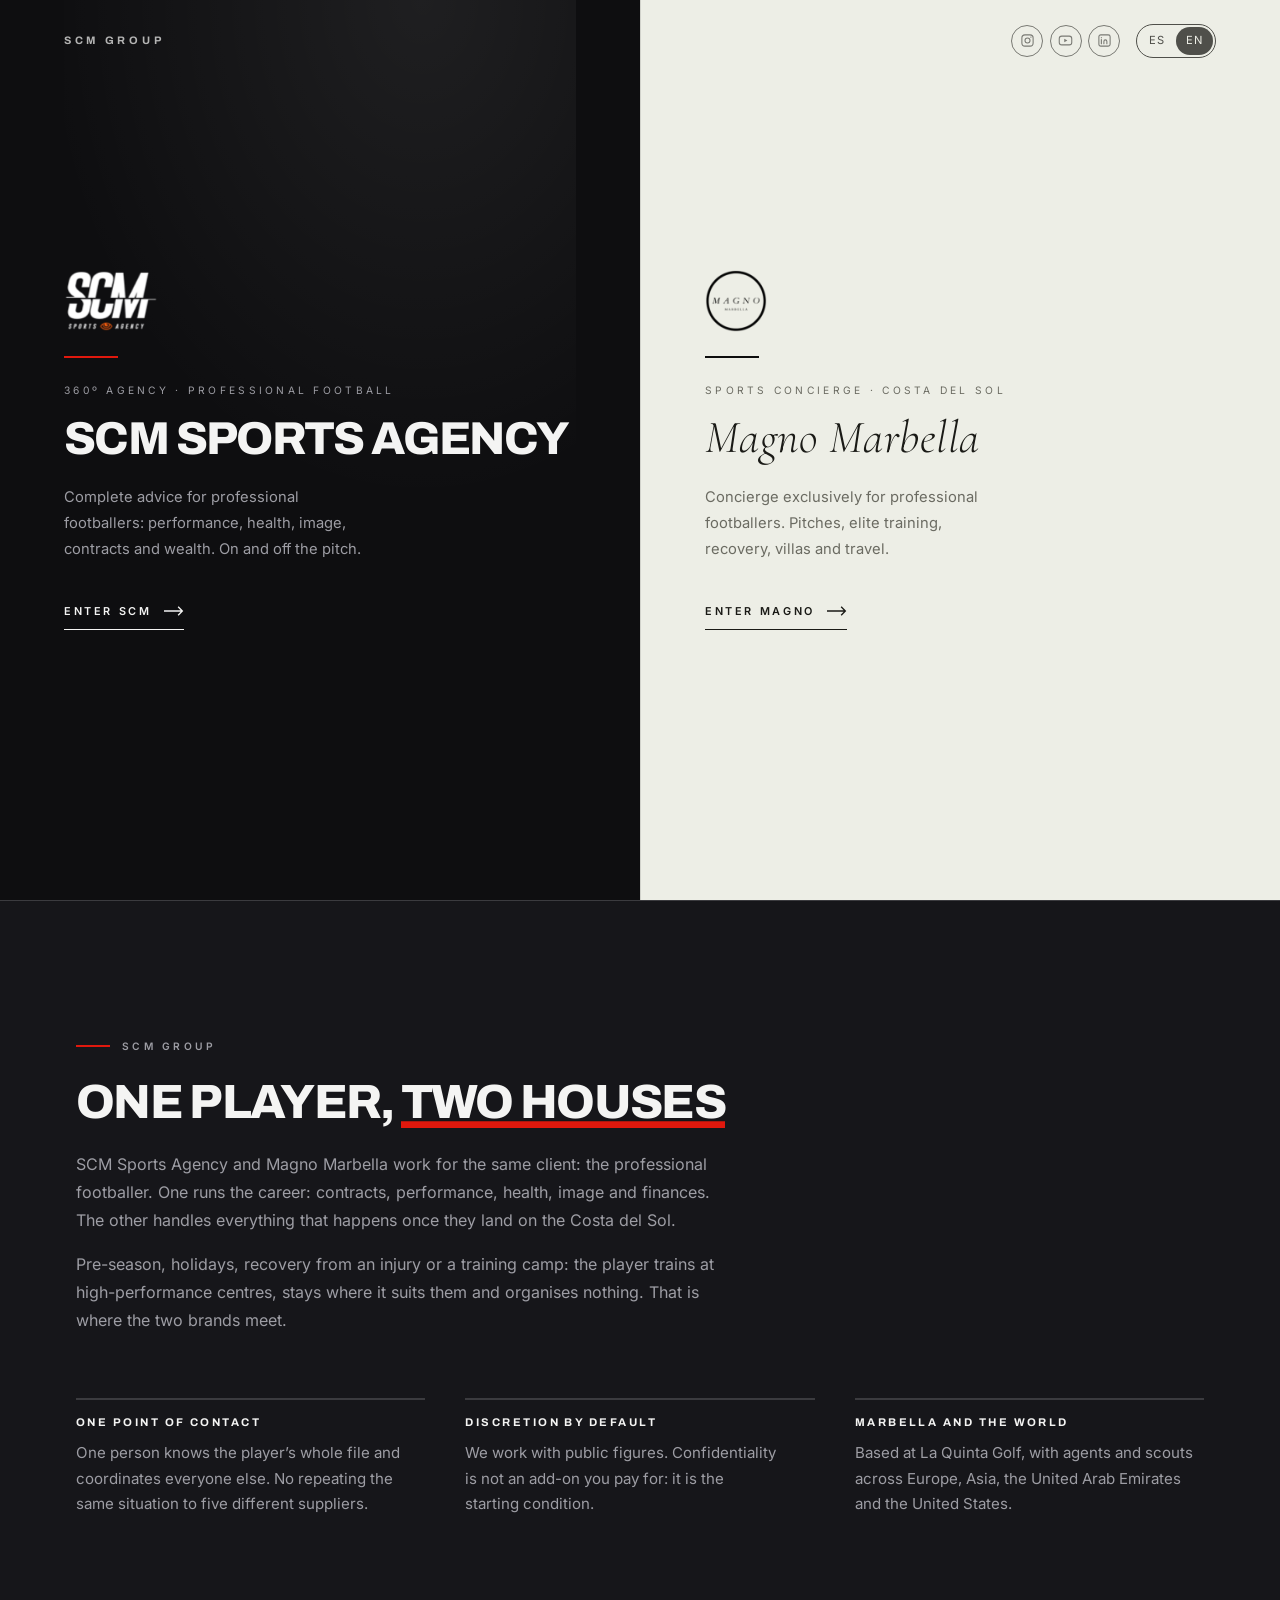
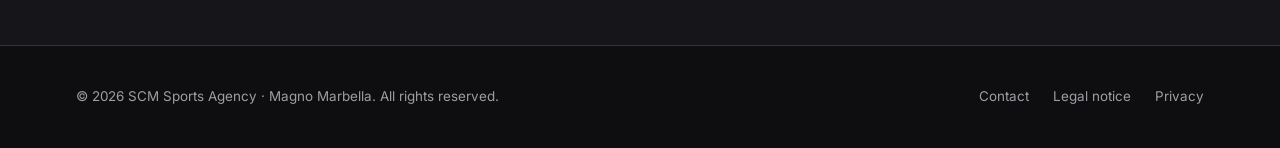
==== commit 144fcdd0: "Rediseño completo de SCM: ocho páginas, sistema de diseño nuevo y ámbar de marca La web de SCM era u" ====
--- a/index.html
+++ b/index.html
@@ -19,12 +19,7 @@
     <meta property="og:image" content="assets/img/og-grupo.jpg" />
 
     <link rel="icon" href="assets/img/favicon.svg" type="image/svg+xml" />
-    <link rel="preconnect" href="https://fonts.googleapis.com" />
-    <link rel="preconnect" href="https://fonts.gstatic.com" crossorigin />
-    <link
-      href="https://fonts.googleapis.com/css2?family=Archivo:wght@400;700;800&family=Cormorant+Garamond:wght@300;400&family=Inter:wght@300;400;500;600&display=swap"
-      rel="stylesheet"
-    />
+    <link rel="stylesheet" href="assets/css/fonts.css" />
     <link rel="stylesheet" href="assets/css/base.css" />
     <link rel="stylesheet" href="assets/css/hub.css" />
     <link rel="stylesheet" href="assets/css/photos.css" />
@@ -177,7 +172,7 @@
         </p>
         <nav>
           <ul style="display: flex; gap: 1.5rem; flex-wrap: wrap">
-            <li><a href="scm/#contacto" data-i18n="footer.contact">Contacto</a></li>
+            <li><a href="scm/contacto.html" data-i18n="footer.contact">Contacto</a></li>
             <li><a href="legal.html" data-i18n="footer.legal">Aviso legal</a></li>
             <li><a href="privacidad.html" data-i18n="footer.privacy">Privacidad</a></li>
           </ul>
--- a/assets/css/fonts.css
+++ b/assets/css/fonts.css
@@ -0,0 +1,62 @@
+/* ==========================================================================
+   TIPOGRAFÍAS
+
+   Alojadas en el propio repositorio, no en Google Fonts. Así la web no
+   depende de un tercero, carga sin una conexión extra y no hay que mencionar
+   a Google en la política de privacidad.
+
+   Solo se incluyen los subconjuntos latin y latin-ext: el resto no se usa.
+   Archivo e Inter son variables, así que un único fichero cubre todos los
+   pesos, y Archivo trae además el eje de anchura que usan los titulares.
+   ========================================================================== */
+
+@font-face {
+  font-family: 'Archivo';
+  font-style: normal;
+  font-weight: 400 800;
+  font-stretch: 62% 125%;
+  font-display: swap;
+  src: url(../fonts/archivo-normal-400-800-ext.woff2) format('woff2');
+  unicode-range: U+0100-02BA, U+02BD-02C5, U+02C7-02CC, U+02CE-02D7, U+02DD-02FF, U+0304, U+0308, U+0329, U+1D00-1DBF, U+1E00-1E9F, U+1EF2-1EFF, U+2020, U+20A0-20AB, U+20AD-20C0, U+2113, U+2C60-2C7F, U+A720-A7FF;
+}
+@font-face {
+  font-family: 'Archivo';
+  font-style: normal;
+  font-weight: 400 800;
+  font-stretch: 62% 125%;
+  font-display: swap;
+  src: url(../fonts/archivo-normal-400-800.woff2) format('woff2');
+  unicode-range: U+0000-00FF, U+0131, U+0152-0153, U+02BB-02BC, U+02C6, U+02DA, U+02DC, U+0304, U+0308, U+0329, U+2000-206F, U+20AC, U+2122, U+2191, U+2193, U+2212, U+2215, U+FEFF, U+FFFD;
+}
+@font-face {
+  font-family: 'Cormorant Garamond';
+  font-style: italic;
+  font-weight: 300;
+  font-display: swap;
+  src: url(../fonts/cormorant-garamond-italic-300-ext.woff2) format('woff2');
+  unicode-range: U+0100-02BA, U+02BD-02C5, U+02C7-02CC, U+02CE-02D7, U+02DD-02FF, U+0304, U+0308, U+0329, U+1D00-1DBF, U+1E00-1E9F, U+1EF2-1EFF, U+2020, U+20A0-20AB, U+20AD-20C0, U+2113, U+2C60-2C7F, U+A720-A7FF;
+}
+@font-face {
+  font-family: 'Cormorant Garamond';
+  font-style: italic;
+  font-weight: 300;
+  font-display: swap;
+  src: url(../fonts/cormorant-garamond-italic-300.woff2) format('woff2');
+  unicode-range: U+0000-00FF, U+0131, U+0152-0153, U+02BB-02BC, U+02C6, U+02DA, U+02DC, U+0304, U+0308, U+0329, U+2000-206F, U+20AC, U+2122, U+2191, U+2193, U+2212, U+2215, U+FEFF, U+FFFD;
+}
+@font-face {
+  font-family: 'Inter';
+  font-style: normal;
+  font-weight: 300 600;
+  font-display: swap;
+  src: url(../fonts/inter-normal-300-600-ext.woff2) format('woff2');
+  unicode-range: U+0100-02BA, U+02BD-02C5, U+02C7-02CC, U+02CE-02D7, U+02DD-02FF, U+0304, U+0308, U+0329, U+1D00-1DBF, U+1E00-1E9F, U+1EF2-1EFF, U+2020, U+20A0-20AB, U+20AD-20C0, U+2113, U+2C60-2C7F, U+A720-A7FF;
+}
+@font-face {
+  font-family: 'Inter';
+  font-style: normal;
+  font-weight: 300 600;
+  font-display: swap;
+  src: url(../fonts/inter-normal-300-600.woff2) format('woff2');
+  unicode-range: U+0000-00FF, U+0131, U+0152-0153, U+02BB-02BC, U+02C6, U+02DA, U+02DC, U+0304, U+0308, U+0329, U+2000-206F, U+20AC, U+2122, U+2191, U+2193, U+2212, U+2215, U+FEFF, U+FFFD;
+}
--- a/assets/css/base.css
+++ b/assets/css/base.css
@@ -251,16 +251,21 @@
   position: relative;
   overflow: hidden;
   background-color: var(--photo-fallback, #1a1a1a);
-  background-image: var(--photo, none);
-  background-size: cover;
-  background-position: var(--photo-position, center);
   aspect-ratio: var(--photo-ratio, 3 / 4);
 }
 
+/* Dos capas: el velo arriba y la fotografía debajo. Van en el ::after y no en
+   el fondo del elemento porque el fondo se pinta por detrás de los hijos, y
+   los bloques sin foto llevan dentro un icono de marcador que hay que tapar
+   en cuanto llega la imagen real. Sin --photo esta capa es transparente y el
+   marcador se ve. */
 .photo::after {
   content: '';
   position: absolute;
   inset: 0;
-  background: var(--photo-overlay, none);
+  background-image: var(--photo-overlay, none), var(--photo, none);
+  background-size: auto, cover;
+  background-position: center, var(--photo-position, center);
+  background-repeat: no-repeat, no-repeat;
   pointer-events: none;
 }
--- a/assets/css/photos.css
+++ b/assets/css/photos.css
@@ -2,14 +2,14 @@
    FOTOGRAFÍA
 
    Punto único donde se enchufan todas las imágenes del sitio. La web funciona
-   entera sin ninguna: donde debería ir una foto se pinta un bloque de color
-   con su icono.
+   entera sin ninguna: donde debería ir una foto se pinta un bloque con su
+   icono o un degradado de marca.
 
    Los escudos de los clubes NO se configuran aquí: son ficheros sueltos en
    assets/img/clubes/. Ver assets/img/README.md.
 
-   Para poner las imágenes reales se descomenta la línea que toque y se deja
-   el fichero en assets/img/. No hay que tocar el HTML.
+   Para poner una imagen se descomenta su línea y se deja el fichero en
+   assets/img/. No hay que tocar el HTML.
 
    Las rutas son relativas a ESTE archivo, por eso empiezan por ../img/.
    ========================================================================== */
@@ -19,29 +19,6 @@
      Verticales, 1400 x 1800. La de SCM lleva un velo oscuro encima. */
   /* --photo-scm: url('../img/hub-scm.jpg'); */
   /* --photo-magno: url('../img/hub-magno.jpg'); */
-
-  /* --- Equipo de SCM ----------------------------------------------------
-     Retratos verticales 4:5, 800 x 1000. Mismo encuadre en los seis. */
-  /* --photo-team1: url('../img/equipo-1.jpg'); */
-  /* --photo-team2: url('../img/equipo-2.jpg'); */
-  /* --photo-team3: url('../img/equipo-3.jpg'); */
-  /* --photo-team4: url('../img/equipo-4.jpg'); */
-  /* --photo-team5: url('../img/equipo-5.jpg'); */
-  /* --photo-team6: url('../img/equipo-6.jpg'); */
-
-  /* --- Actualidad de SCM ------------------------------------------------
-     Horizontales 16:10, 1200 x 750. Capturas o fotos de cada publicación. */
-  /* --photo-news1: url('../img/actualidad-1.jpg'); */
-  /* --photo-news2: url('../img/actualidad-2.jpg'); */
-  /* --photo-news3: url('../img/actualidad-3.jpg'); */
-
-  /* --- SCM x Magno ------------------------------------------------------
-     Horizontales 16:10, 1200 x 750. */
-  /* --photo-partner1: url('../img/partner-estancias.jpg'); */
-  /* --photo-partner2: url('../img/partner-villas.jpg'); */
-  /* --photo-partner3: url('../img/partner-vip.jpg'); */
-  /* --photo-partner4: url('../img/partner-camps.jpg'); */
-  /* --photo-partner5: url('../img/partner-inmobiliaria.jpg'); */
 
   /* --- Magno, entrenamiento y rendimiento -------------------------------
      Horizontales 4:3, 1200 x 900. */
@@ -60,8 +37,8 @@
   /* --photo-life6: url('../img/magno-shopping.jpg'); */
 
   /* --- Magno, vídeos de Instagram ---------------------------------------
-     Portadas verticales 9:16, 720 x 1280. Son la miniatura del reel; la URL
-     del vídeo se pone en el href de cada tarjeta en magno/index.html. */
+     Portadas verticales 9:16, 720 x 1280. La URL del reel se pone en el href
+     de cada tarjeta, en magno/index.html. */
   /* --photo-reel1: url('../img/reel-1.jpg'); */
   /* --photo-reel2: url('../img/reel-2.jpg'); */
   /* --photo-reel3: url('../img/reel-3.jpg'); */
@@ -72,16 +49,100 @@
   /* --photo-exp1: url('../img/magno-entrenamiento.jpg'); */
   /* --photo-exp2: url('../img/magno-recuperacion.jpg'); */
   /* --photo-exp3: url('../img/magno-villa.jpg'); */
-
 }
 
-/* Los heroes llevan su propia imagen por página.
+/* ==========================================================================
+   SCM SPORTS AGENCY
+   ========================================================================== */
 
-   SCM: foto de marketing de un jugador de la agencia, horizontal, con el
-   sujeto hacia la derecha para que el titular caiga sobre el lado despejado.
-   Con --photo-hero-position se ajusta el encuadre sin recortar el fichero.
+body.page-scm {
+  /* --- Portada ----------------------------------------------------------
+     Las fotos del hero se relevan solas cada ocho segundos, a pantalla
+     completa. Formato HORIZONTAL, 1920 x 1080.
 
-   Magno: fotografía a pantalla completa de instalaciones o costa. */
+     Elegidlas con aire en la mitad izquierda, que es donde cae el titular, y
+     con el jugador a la derecha: en móvil la pantalla es mucho más estrecha y
+     el encuadre está desplazado al 68 % de ancho para no dejarlo fuera.
 
-/* body.page-scm { --photo-hero: url('../img/hero-scm.jpg'); --photo-hero-position: center 20%; } */
+     Para añadir una cuarta se copia una diapositiva en scm/index.html y se
+     añade aquí --photo-hero4. */
+  --photo-hero1: url('../img/hero-scm-1.jpg');
+  --photo-hero2: url('../img/hero-scm-2.jpg');
+  --photo-hero3: url('../img/hero-scm-3.jpg');
+
+  --photo-hero-size: cover;
+  --photo-hero-position: center 25%;
+  --photo-hero-position-mobile: 68% 18%;
+
+  /* --- Accesos de la portada -------------------------------------------
+     Verticales u horizontales, 1200 x 1500. Se ven en blanco y negro y
+     recuperan el color al pasar el ratón. Ahora reutilizan las fotos del
+     hero; en cuanto haya material propio se cambian por el suyo. */
+  --photo-gate1: url('../img/hero-scm-1.jpg');
+  --photo-gate2: url('../img/hero-scm-3.jpg');
+  --photo-gate3: url('../img/hero-scm-2.jpg');
+
+  /* --- Historia ---------------------------------------------------------
+     Horizontales 16:9, 1600 x 900.
+     story   Bloque de la portada. Encaja una foto de Marbella o de la Costa
+             del Sol, que es donde empieza todo.
+     story2  Magno Marbella: villa, estancia o servicio.
+     story6  Fútbol internacional: estadio, palco, reunión. */
+  /* --photo-story: url('../img/historia-marbella.jpg'); */
+  /* --photo-story2: url('../img/historia-magno.jpg'); */
+  /* --photo-story6: url('../img/historia-internacional.jpg'); */
+
+  /* --- Cabeceras de página ----------------------------------------------
+     Horizontales 1920 x 1080. Sin foto se pinta un degradado de marca, que
+     funciona perfectamente: no es obligatorio rellenarlas todas. */
+  /* --photo-head-agencia: url('../img/head-agencia.jpg'); */
+  /* --photo-head-historia: url('../img/head-historia.jpg'); */
+  /* --photo-head-grupo: url('../img/head-grupo.jpg'); */
+  /* --photo-head-servicios: url('../img/head-servicios.jpg'); */
+  /* --photo-head-red: url('../img/head-red.jpg'); */
+  /* --photo-head-actualidad: url('../img/head-actualidad.jpg'); */
+  /* --photo-head-contacto: url('../img/head-contacto.jpg'); */
+
+  /* --- Servicios --------------------------------------------------------
+     Horizontales 4:3, 1200 x 900. Una por servicio, en el mismo orden en que
+     salen en la página. Mientras falten se ve el icono del servicio en
+     grande, que ya explica de qué va cada uno.
+       1 Asesoramiento integral      reunión, despacho, conversación
+       2 Análisis de rendimiento     vídeo, datos, pizarra táctica
+       3 Apoyo psicológico           sesión, concentración, vestuario
+       4 Nutrición                   cocina, comida real, laboratorio
+       5 Desarrollo deportivo        entrenamiento individual, gimnasio
+       6 Marca personal              rodaje, cámara, sesión de fotos
+       7 Inversiones y patrimonio    firma, propiedad, oficina */
+  /* --photo-serv1: url('../img/serv-asesoramiento.jpg'); */
+  /* --photo-serv2: url('../img/serv-analisis.jpg'); */
+  /* --photo-serv3: url('../img/serv-psicologia.jpg'); */
+  /* --photo-serv4: url('../img/serv-nutricion.jpg'); */
+  /* --photo-serv5: url('../img/serv-desarrollo.jpg'); */
+  /* --photo-serv6: url('../img/serv-marca.jpg'); */
+  /* --photo-serv7: url('../img/serv-inversiones.jpg'); */
+
+  /* --- Equipo -----------------------------------------------------------
+     Retratos verticales 4:5, 800 x 1000. Mismo encuadre en los seis: una
+     rejilla con recortes distintos se nota mucho. Se ven en blanco y negro y
+     recuperan el color al pasar el ratón. */
+  /* --photo-team1: url('../img/equipo-1.jpg'); */
+  /* --photo-team2: url('../img/equipo-2.jpg'); */
+  /* --photo-team3: url('../img/equipo-3.jpg'); */
+  /* --photo-team4: url('../img/equipo-4.jpg'); */
+  /* --photo-team5: url('../img/equipo-5.jpg'); */
+  /* --photo-team6: url('../img/equipo-6.jpg'); */
+
+  /* --- Actualidad -------------------------------------------------------
+     Horizontales 16:10, 1200 x 750. Una por publicación. Al añadir tarjetas
+     nuevas se añaden aquí --photo-news4 y siguientes. */
+  /* --photo-news1: url('../img/actualidad-1.jpg'); */
+  /* --photo-news2: url('../img/actualidad-2.jpg'); */
+  --photo-news3: url('../img/actualidad-3.jpg');
+}
+
+/* ==========================================================================
+   MAGNO MARBELLA
+   ========================================================================== */
+
 /* body.page-magno { --photo-hero: url('../img/hero-magno.jpg'); } */
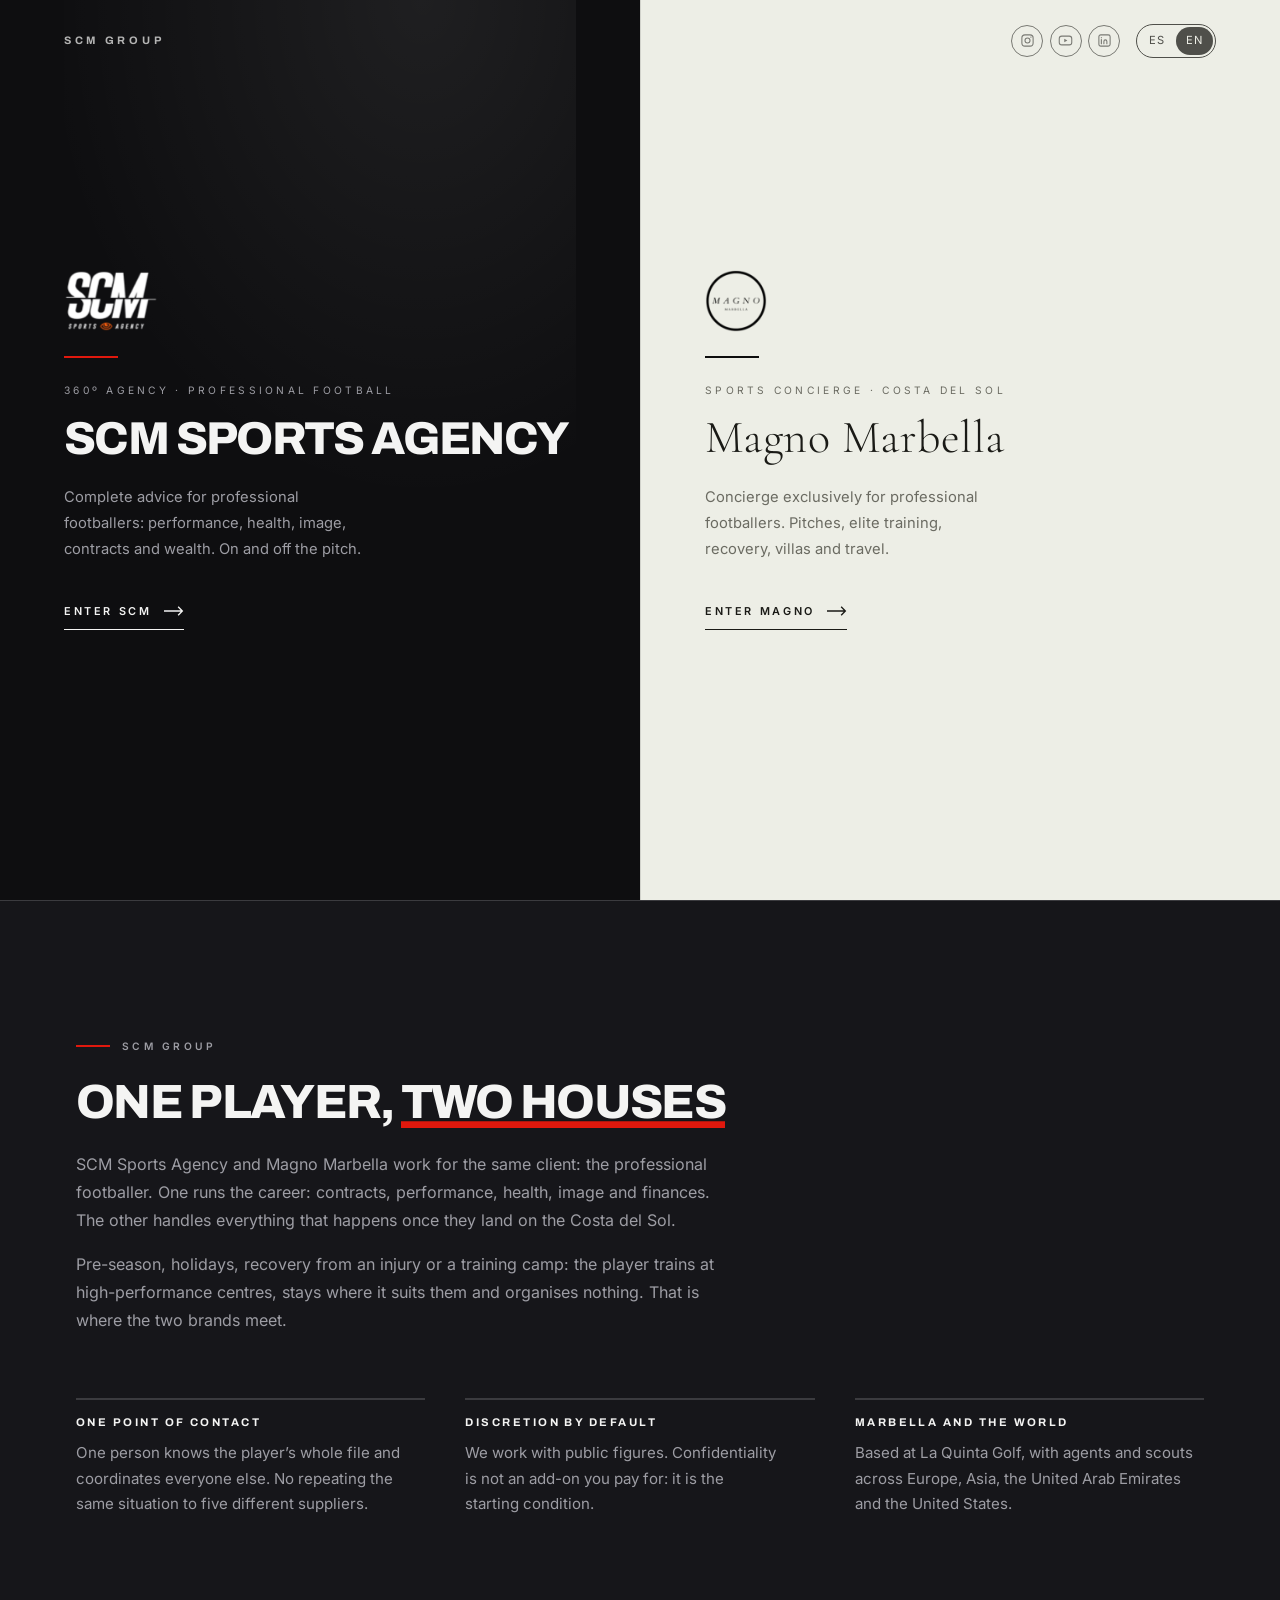
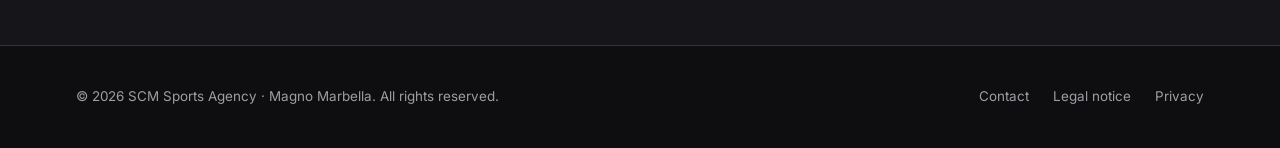
==== commit 563bfe33: "Volver a la web de antes del rediseño Se descarta el rediseño completo y el sitio vuelve al estado d" ====
--- a/index.html
+++ b/index.html
@@ -172,7 +172,7 @@
         </p>
         <nav>
           <ul style="display: flex; gap: 1.5rem; flex-wrap: wrap">
-            <li><a href="scm/contacto.html" data-i18n="footer.contact">Contacto</a></li>
+            <li><a href="scm/#contacto" data-i18n="footer.contact">Contacto</a></li>
             <li><a href="legal.html" data-i18n="footer.legal">Aviso legal</a></li>
             <li><a href="privacidad.html" data-i18n="footer.privacy">Privacidad</a></li>
           </ul>
--- a/assets/css/fonts.css
+++ b/assets/css/fonts.css
@@ -6,8 +6,14 @@
    a Google en la política de privacidad.
 
    Solo se incluyen los subconjuntos latin y latin-ext: el resto no se usa.
-   Archivo e Inter son variables, así que un único fichero cubre todos los
-   pesos, y Archivo trae además el eje de anchura que usan los titulares.
+   Archivo, Inter y Jost son variables, así que un único fichero cubre todos
+   los pesos de cada una.
+
+   Quién usa qué, para no borrar por error la familia de otra marca:
+     Archivo             titulares de SCM y de la portada del grupo
+     Inter               texto de SCM y de la portada del grupo
+     Cormorant Garamond  titulares de Magno
+     Jost                texto de Magno
    ========================================================================== */
 
 @font-face {
@@ -29,6 +35,23 @@
   unicode-range: U+0000-00FF, U+0131, U+0152-0153, U+02BB-02BC, U+02C6, U+02DA, U+02DC, U+0304, U+0308, U+0329, U+2000-206F, U+20AC, U+2122, U+2191, U+2193, U+2212, U+2215, U+FEFF, U+FFFD;
 }
 @font-face {
+  font-family: 'Inter';
+  font-style: normal;
+  font-weight: 300 600;
+  font-display: swap;
+  src: url(../fonts/inter-normal-300-600-ext.woff2) format('woff2');
+  unicode-range: U+0100-02BA, U+02BD-02C5, U+02C7-02CC, U+02CE-02D7, U+02DD-02FF, U+0304, U+0308, U+0329, U+1D00-1DBF, U+1E00-1E9F, U+1EF2-1EFF, U+2020, U+20A0-20AB, U+20AD-20C0, U+2113, U+2C60-2C7F, U+A720-A7FF;
+}
+@font-face {
+  font-family: 'Inter';
+  font-style: normal;
+  font-weight: 300 600;
+  font-display: swap;
+  src: url(../fonts/inter-normal-300-600.woff2) format('woff2');
+  unicode-range: U+0000-00FF, U+0131, U+0152-0153, U+02BB-02BC, U+02C6, U+02DA, U+02DC, U+0304, U+0308, U+0329, U+2000-206F, U+20AC, U+2122, U+2191, U+2193, U+2212, U+2215, U+FEFF, U+FFFD;
+}
+
+@font-face {
   font-family: 'Cormorant Garamond';
   font-style: italic;
   font-weight: 300;
@@ -45,18 +68,51 @@
   unicode-range: U+0000-00FF, U+0131, U+0152-0153, U+02BB-02BC, U+02C6, U+02DA, U+02DC, U+0304, U+0308, U+0329, U+2000-206F, U+20AC, U+2122, U+2191, U+2193, U+2212, U+2215, U+FEFF, U+FFFD;
 }
 @font-face {
-  font-family: 'Inter';
+  font-family: 'Cormorant Garamond';
   font-style: normal;
-  font-weight: 300 600;
+  font-weight: 300;
   font-display: swap;
-  src: url(../fonts/inter-normal-300-600-ext.woff2) format('woff2');
+  src: url(../fonts/cormorant-garamond-normal-300-ext.woff2) format('woff2');
   unicode-range: U+0100-02BA, U+02BD-02C5, U+02C7-02CC, U+02CE-02D7, U+02DD-02FF, U+0304, U+0308, U+0329, U+1D00-1DBF, U+1E00-1E9F, U+1EF2-1EFF, U+2020, U+20A0-20AB, U+20AD-20C0, U+2113, U+2C60-2C7F, U+A720-A7FF;
 }
 @font-face {
-  font-family: 'Inter';
+  font-family: 'Cormorant Garamond';
   font-style: normal;
-  font-weight: 300 600;
+  font-weight: 300;
   font-display: swap;
-  src: url(../fonts/inter-normal-300-600.woff2) format('woff2');
+  src: url(../fonts/cormorant-garamond-normal-300.woff2) format('woff2');
   unicode-range: U+0000-00FF, U+0131, U+0152-0153, U+02BB-02BC, U+02C6, U+02DA, U+02DC, U+0304, U+0308, U+0329, U+2000-206F, U+20AC, U+2122, U+2191, U+2193, U+2212, U+2215, U+FEFF, U+FFFD;
 }
+@font-face {
+  font-family: 'Cormorant Garamond';
+  font-style: normal;
+  font-weight: 400;
+  font-display: swap;
+  src: url(../fonts/cormorant-garamond-normal-400-ext.woff2) format('woff2');
+  unicode-range: U+0100-02BA, U+02BD-02C5, U+02C7-02CC, U+02CE-02D7, U+02DD-02FF, U+0304, U+0308, U+0329, U+1D00-1DBF, U+1E00-1E9F, U+1EF2-1EFF, U+2020, U+20A0-20AB, U+20AD-20C0, U+2113, U+2C60-2C7F, U+A720-A7FF;
+}
+@font-face {
+  font-family: 'Cormorant Garamond';
+  font-style: normal;
+  font-weight: 400;
+  font-display: swap;
+  src: url(../fonts/cormorant-garamond-normal-400.woff2) format('woff2');
+  unicode-range: U+0000-00FF, U+0131, U+0152-0153, U+02BB-02BC, U+02C6, U+02DA, U+02DC, U+0304, U+0308, U+0329, U+2000-206F, U+20AC, U+2122, U+2191, U+2193, U+2212, U+2215, U+FEFF, U+FFFD;
+}
+
+@font-face {
+  font-family: 'Jost';
+  font-style: normal;
+  font-weight: 300 500;
+  font-display: swap;
+  src: url(../fonts/jost-normal-300-500-ext.woff2) format('woff2');
+  unicode-range: U+0100-02BA, U+02BD-02C5, U+02C7-02CC, U+02CE-02D7, U+02DD-02FF, U+0304, U+0308, U+0329, U+1D00-1DBF, U+1E00-1E9F, U+1EF2-1EFF, U+2020, U+20A0-20AB, U+20AD-20C0, U+2113, U+2C60-2C7F, U+A720-A7FF;
+}
+@font-face {
+  font-family: 'Jost';
+  font-style: normal;
+  font-weight: 300 500;
+  font-display: swap;
+  src: url(../fonts/jost-normal-300-500.woff2) format('woff2');
+  unicode-range: U+0000-00FF, U+0131, U+0152-0153, U+02BB-02BC, U+02C6, U+02DA, U+02DC, U+0304, U+0308, U+0329, U+2000-206F, U+20AC, U+2122, U+2191, U+2193, U+2212, U+2215, U+FEFF, U+FFFD;
+}
--- a/assets/css/photos.css
+++ b/assets/css/photos.css
@@ -2,14 +2,14 @@
    FOTOGRAFÍA
 
    Punto único donde se enchufan todas las imágenes del sitio. La web funciona
-   entera sin ninguna: donde debería ir una foto se pinta un bloque con su
-   icono o un degradado de marca.
+   entera sin ninguna: donde debería ir una foto se pinta un bloque de color
+   con su icono.
 
    Los escudos de los clubes NO se configuran aquí: son ficheros sueltos en
    assets/img/clubes/. Ver assets/img/README.md.
 
-   Para poner una imagen se descomenta su línea y se deja el fichero en
-   assets/img/. No hay que tocar el HTML.
+   Para poner las imágenes reales se descomenta la línea que toque y se deja
+   el fichero en assets/img/. No hay que tocar el HTML.
 
    Las rutas son relativas a ESTE archivo, por eso empiezan por ../img/.
    ========================================================================== */
@@ -19,6 +19,32 @@
      Verticales, 1400 x 1800. La de SCM lleva un velo oscuro encima. */
   /* --photo-scm: url('../img/hub-scm.jpg'); */
   /* --photo-magno: url('../img/hub-magno.jpg'); */
+
+  /* --- Equipo de SCM ----------------------------------------------------
+     Retratos verticales 4:5, 800 x 1000. Mismo encuadre en los seis. */
+  /* --photo-team1: url('../img/equipo-1.jpg'); */
+  /* --photo-team2: url('../img/equipo-2.jpg'); */
+  /* --photo-team3: url('../img/equipo-3.jpg'); */
+  /* --photo-team4: url('../img/equipo-4.jpg'); */
+  /* --photo-team5: url('../img/equipo-5.jpg'); */
+  /* --photo-team6: url('../img/equipo-6.jpg'); */
+
+  /* --- Actualidad de SCM ------------------------------------------------
+     Horizontales 16:10, 1200 x 750.
+     Sugerencia con el material que hay: la firma del contrato en la 1, la
+     llegada al aeropuerto con la bufanda en la 2 y el retrato de Mangala
+     con sus cifras en la 3. */
+  /* --photo-news1: url('../img/actualidad-1.jpg'); */
+  /* --photo-news2: url('../img/actualidad-2.jpg'); */
+  --photo-news3: url('../img/actualidad-3.jpg');
+
+  /* --- SCM x Magno ------------------------------------------------------
+     Horizontales 16:10, 1200 x 750. */
+  /* --photo-partner1: url('../img/partner-estancias.jpg'); */
+  /* --photo-partner2: url('../img/partner-villas.jpg'); */
+  /* --photo-partner3: url('../img/partner-vip.jpg'); */
+  /* --photo-partner4: url('../img/partner-camps.jpg'); */
+  /* --photo-partner5: url('../img/partner-inmobiliaria.jpg'); */
 
   /* --- Magno, entrenamiento y rendimiento -------------------------------
      Horizontales 4:3, 1200 x 900. */
@@ -37,8 +63,8 @@
   /* --photo-life6: url('../img/magno-shopping.jpg'); */
 
   /* --- Magno, vídeos de Instagram ---------------------------------------
-     Portadas verticales 9:16, 720 x 1280. La URL del reel se pone en el href
-     de cada tarjeta, en magno/index.html. */
+     Portadas verticales 9:16, 720 x 1280. Son la miniatura del reel; la URL
+     del vídeo se pone en el href de cada tarjeta en magno/index.html. */
   /* --photo-reel1: url('../img/reel-1.jpg'); */
   /* --photo-reel2: url('../img/reel-2.jpg'); */
   /* --photo-reel3: url('../img/reel-3.jpg'); */
@@ -49,23 +75,45 @@
   /* --photo-exp1: url('../img/magno-entrenamiento.jpg'); */
   /* --photo-exp2: url('../img/magno-recuperacion.jpg'); */
   /* --photo-exp3: url('../img/magno-villa.jpg'); */
+
 }
 
-/* ==========================================================================
-   SCM SPORTS AGENCY
-   ========================================================================== */
+/* Los heroes llevan su propia imagen por página.
 
+   SCM: retrato VERTICAL de un jugador de la agencia, 1080 x 1350 o similar.
+   Ocupa una franja alta a la derecha, así que una foto de presentación en
+   formato de redes encaja sin recortarse por la cara. Con
+   --photo-hero-position se sube o baja el encuadre en escritorio, y con
+   --photo-hero-position-mobile se ajusta aparte para el móvil, donde la
+   foto pasa a fondo completo.
+
+   Magno: fotografía a pantalla completa de instalaciones o costa. */
+
+/* La portada de SCM lleva CUATRO fotos que se van relevando solas cada
+   segundo, a pantalla completa: la fotografía es el fondo entero y el titular
+   va encima. Cada una es un fichero en assets/img/; para cambiar una basta
+   con sustituir el fichero conservando el nombre, sin tocar código.
+
+   Formato: HORIZONTAL, 1920 x 1080 o parecido, porque ocupa toda la pantalla.
+   Una foto vertical también entra, pero al llenar una pantalla apaisada se le
+   recorta bastante por arriba y por abajo.
+
+   Escoged fotos con aire en la mitad izquierda: ahí cae el titular.
+
+   El nombre del jugador y su club van en el HTML, en data-name y data-club de
+   cada diapositiva. La velocidad se cambia en data-interval, en milisegundos.
+
+   Encuadre. --photo-hero-position sube o baja el recorte en escritorio y
+   --photo-hero-position-mobile hace lo mismo en móvil, por separado. En
+   escritorio está en 25 % para que la cara quede en el tercio superior. En
+   móvil la pantalla es mucho más estrecha que la foto y se recorta por los
+   lados, así que el encuadre va desplazado al 68 % de ancho: las tres fotos
+   tienen al jugador a la derecha y así no se queda fuera.
+
+   Si una foto concreta necesita otro encuadre, se le pone su propio
+   --photo-size y --photo-position en el style de su diapositiva, en
+   scm/index.html, y esa manda sobre el general. */
 body.page-scm {
-  /* --- Portada ----------------------------------------------------------
-     Las fotos del hero se relevan solas cada ocho segundos, a pantalla
-     completa. Formato HORIZONTAL, 1920 x 1080.
-
-     Elegidlas con aire en la mitad izquierda, que es donde cae el titular, y
-     con el jugador a la derecha: en móvil la pantalla es mucho más estrecha y
-     el encuadre está desplazado al 68 % de ancho para no dejarlo fuera.
-
-     Para añadir una cuarta se copia una diapositiva en scm/index.html y se
-     añade aquí --photo-hero4. */
   --photo-hero1: url('../img/hero-scm-1.jpg');
   --photo-hero2: url('../img/hero-scm-2.jpg');
   --photo-hero3: url('../img/hero-scm-3.jpg');
@@ -73,76 +121,5 @@
   --photo-hero-size: cover;
   --photo-hero-position: center 25%;
   --photo-hero-position-mobile: 68% 18%;
-
-  /* --- Accesos de la portada -------------------------------------------
-     Verticales u horizontales, 1200 x 1500. Se ven en blanco y negro y
-     recuperan el color al pasar el ratón. Ahora reutilizan las fotos del
-     hero; en cuanto haya material propio se cambian por el suyo. */
-  --photo-gate1: url('../img/hero-scm-1.jpg');
-  --photo-gate2: url('../img/hero-scm-3.jpg');
-  --photo-gate3: url('../img/hero-scm-2.jpg');
-
-  /* --- Historia ---------------------------------------------------------
-     Horizontales 16:9, 1600 x 900.
-     story   Bloque de la portada. Encaja una foto de Marbella o de la Costa
-             del Sol, que es donde empieza todo.
-     story2  Magno Marbella: villa, estancia o servicio.
-     story6  Fútbol internacional: estadio, palco, reunión. */
-  /* --photo-story: url('../img/historia-marbella.jpg'); */
-  /* --photo-story2: url('../img/historia-magno.jpg'); */
-  /* --photo-story6: url('../img/historia-internacional.jpg'); */
-
-  /* --- Cabeceras de página ----------------------------------------------
-     Horizontales 1920 x 1080. Sin foto se pinta un degradado de marca, que
-     funciona perfectamente: no es obligatorio rellenarlas todas. */
-  /* --photo-head-agencia: url('../img/head-agencia.jpg'); */
-  /* --photo-head-historia: url('../img/head-historia.jpg'); */
-  /* --photo-head-grupo: url('../img/head-grupo.jpg'); */
-  /* --photo-head-servicios: url('../img/head-servicios.jpg'); */
-  /* --photo-head-red: url('../img/head-red.jpg'); */
-  /* --photo-head-actualidad: url('../img/head-actualidad.jpg'); */
-  /* --photo-head-contacto: url('../img/head-contacto.jpg'); */
-
-  /* --- Servicios --------------------------------------------------------
-     Horizontales 4:3, 1200 x 900. Una por servicio, en el mismo orden en que
-     salen en la página. Mientras falten se ve el icono del servicio en
-     grande, que ya explica de qué va cada uno.
-       1 Asesoramiento integral      reunión, despacho, conversación
-       2 Análisis de rendimiento     vídeo, datos, pizarra táctica
-       3 Apoyo psicológico           sesión, concentración, vestuario
-       4 Nutrición                   cocina, comida real, laboratorio
-       5 Desarrollo deportivo        entrenamiento individual, gimnasio
-       6 Marca personal              rodaje, cámara, sesión de fotos
-       7 Inversiones y patrimonio    firma, propiedad, oficina */
-  /* --photo-serv1: url('../img/serv-asesoramiento.jpg'); */
-  /* --photo-serv2: url('../img/serv-analisis.jpg'); */
-  /* --photo-serv3: url('../img/serv-psicologia.jpg'); */
-  /* --photo-serv4: url('../img/serv-nutricion.jpg'); */
-  /* --photo-serv5: url('../img/serv-desarrollo.jpg'); */
-  /* --photo-serv6: url('../img/serv-marca.jpg'); */
-  /* --photo-serv7: url('../img/serv-inversiones.jpg'); */
-
-  /* --- Equipo -----------------------------------------------------------
-     Retratos verticales 4:5, 800 x 1000. Mismo encuadre en los seis: una
-     rejilla con recortes distintos se nota mucho. Se ven en blanco y negro y
-     recuperan el color al pasar el ratón. */
-  /* --photo-team1: url('../img/equipo-1.jpg'); */
-  /* --photo-team2: url('../img/equipo-2.jpg'); */
-  /* --photo-team3: url('../img/equipo-3.jpg'); */
-  /* --photo-team4: url('../img/equipo-4.jpg'); */
-  /* --photo-team5: url('../img/equipo-5.jpg'); */
-  /* --photo-team6: url('../img/equipo-6.jpg'); */
-
-  /* --- Actualidad -------------------------------------------------------
-     Horizontales 16:10, 1200 x 750. Una por publicación. Al añadir tarjetas
-     nuevas se añaden aquí --photo-news4 y siguientes. */
-  /* --photo-news1: url('../img/actualidad-1.jpg'); */
-  /* --photo-news2: url('../img/actualidad-2.jpg'); */
-  --photo-news3: url('../img/actualidad-3.jpg');
 }
-
-/* ==========================================================================
-   MAGNO MARBELLA
-   ========================================================================== */
-
 /* body.page-magno { --photo-hero: url('../img/hero-magno.jpg'); } */
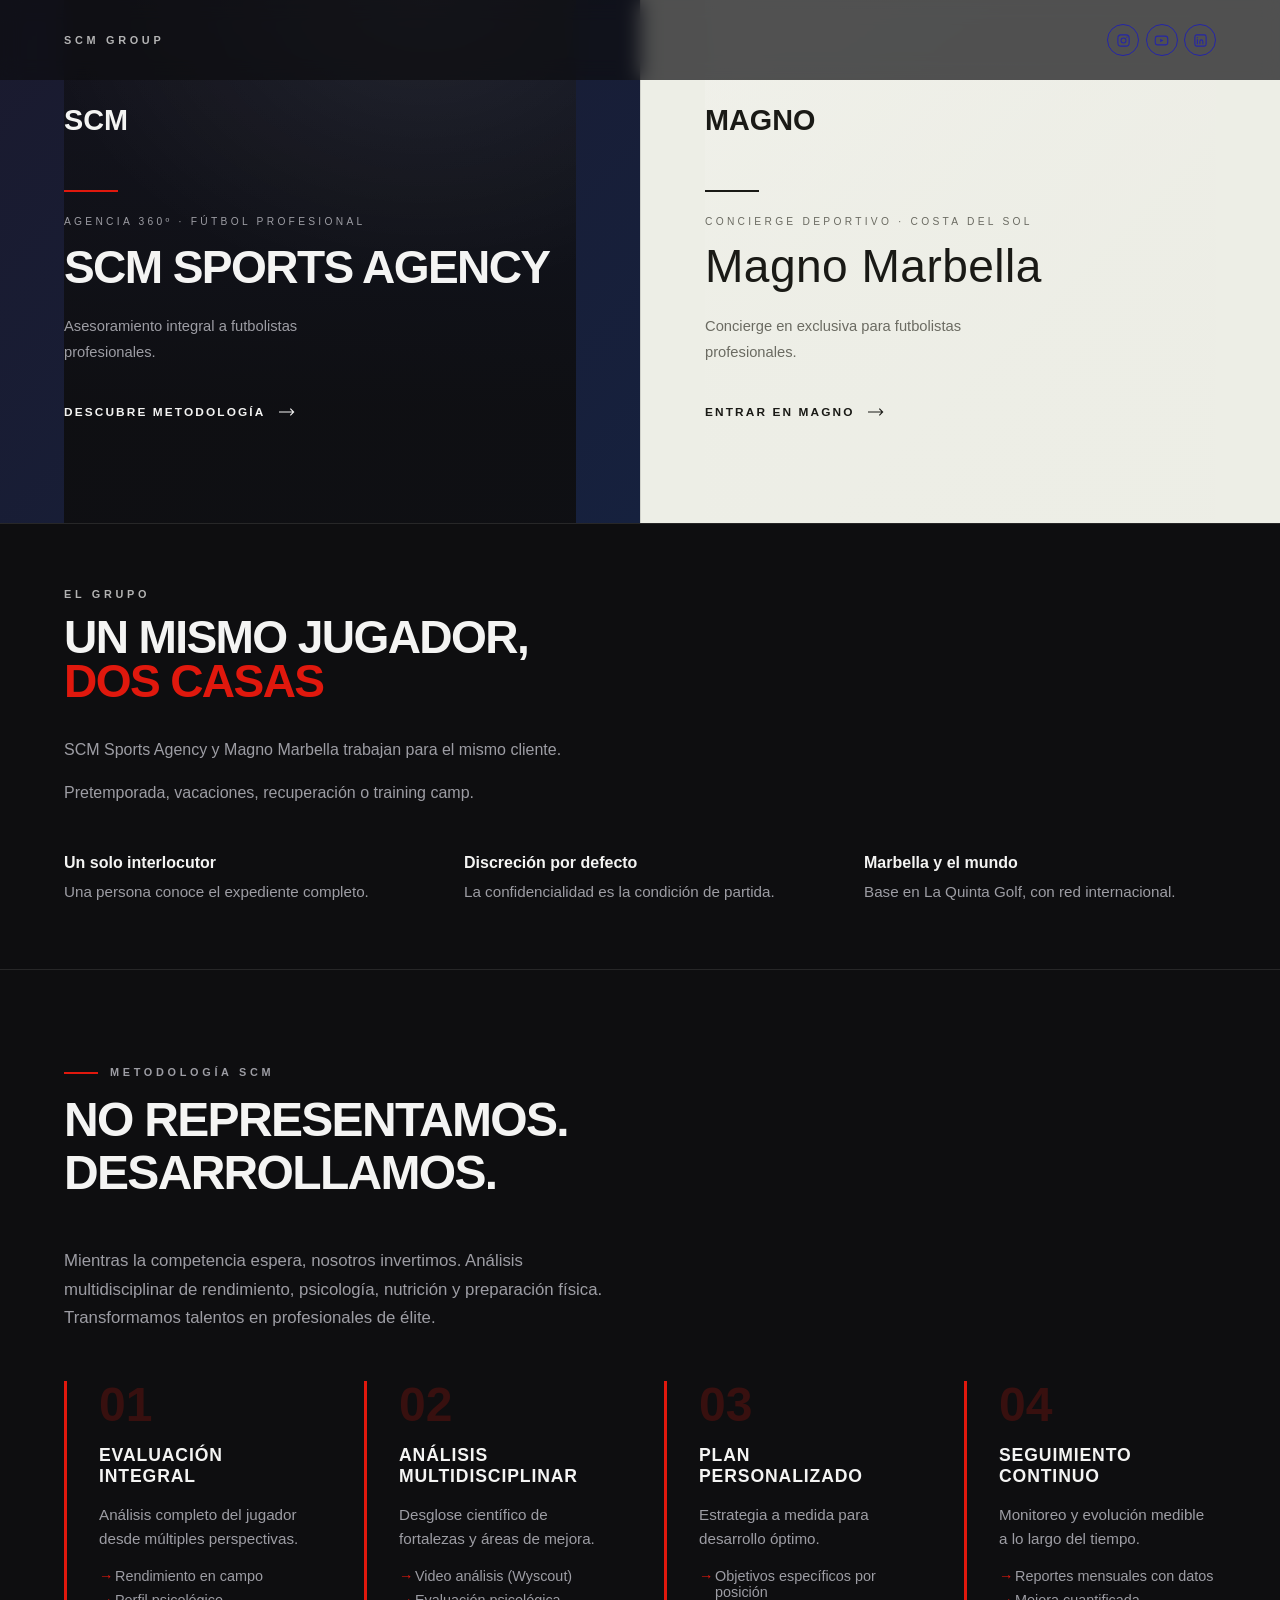
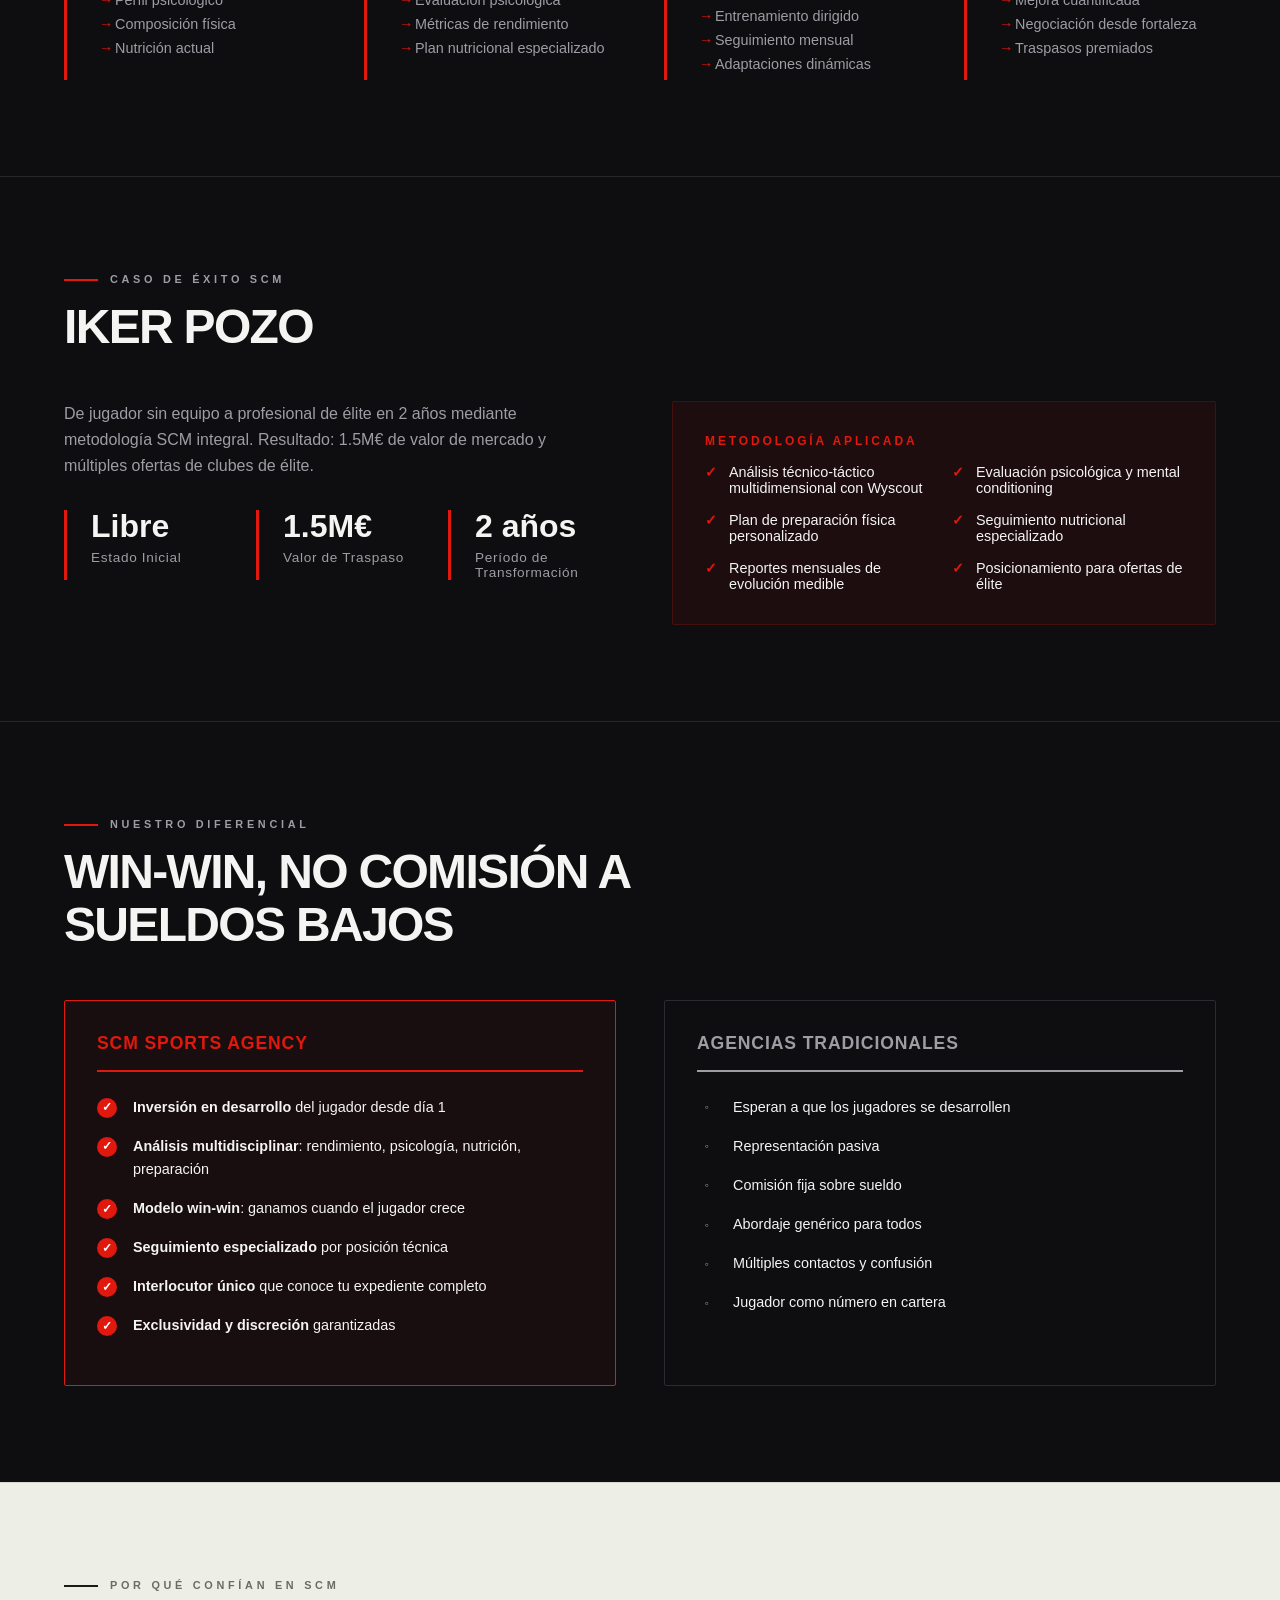
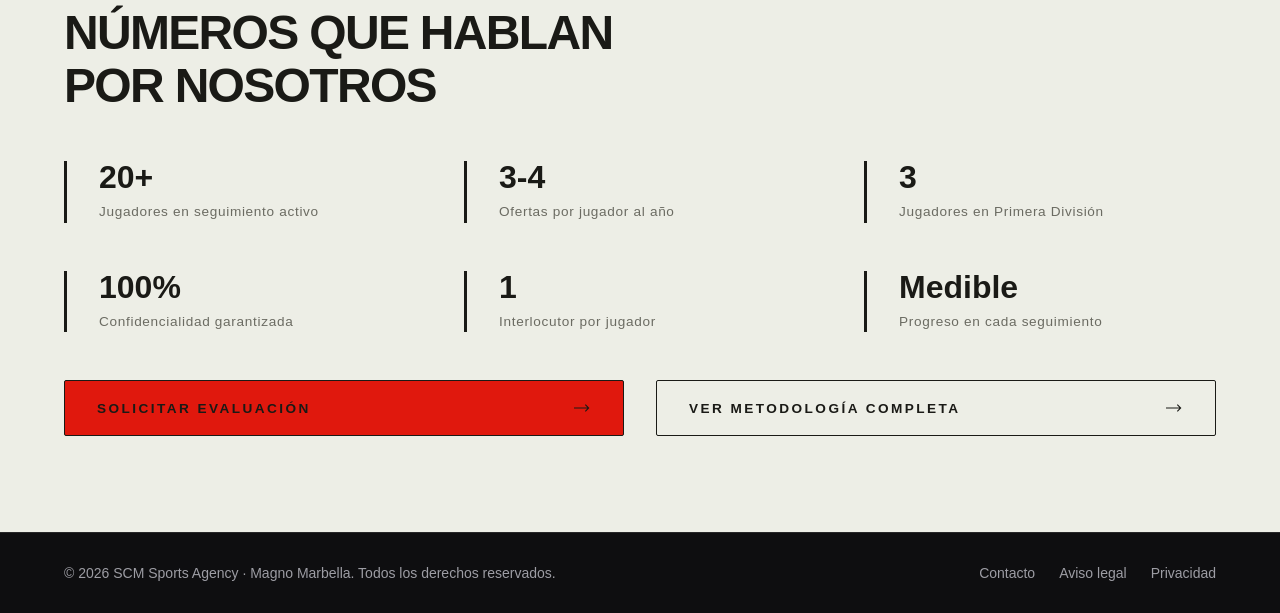
==== commit 7ed339d6: "Improve website with integrated methodology, case study, and results - Add complete 4-phase methodol" ====
--- a/index.html
+++ b/index.html
@@ -1,187 +1,1242 @@
 <!DOCTYPE html>
 <html lang="es">
-  <head>
-    <meta charset="utf-8" />
-    <meta name="viewport" content="width=device-width, initial-scale=1" />
-    <title>SCM Sports Agency · Magno Marbella</title>
-    <meta
-      name="description"
-      content="SCM Sports Agency y Magno Marbella. Agencia 360º de futbolistas profesionales y concierge deportivo en la Costa del Sol."
-    />
-    <meta name="theme-color" content="#0e0e10" />
-
-    <meta property="og:type" content="website" />
-    <meta property="og:title" content="SCM Sports Agency · Magno Marbella" />
-    <meta
-      property="og:description"
-      content="Agencia 360º de futbolistas profesionales y concierge deportivo en la Costa del Sol."
-    />
-    <meta property="og:image" content="assets/img/og-grupo.jpg" />
-
-    <link rel="icon" href="assets/img/favicon.svg" type="image/svg+xml" />
-    <link rel="stylesheet" href="assets/css/fonts.css" />
-    <link rel="stylesheet" href="assets/css/base.css" />
-    <link rel="stylesheet" href="assets/css/hub.css" />
-    <link rel="stylesheet" href="assets/css/photos.css" />
-  </head>
-
-  <body class="page-hub">
-    <a class="skip-link" href="#main">Saltar al contenido</a>
-
-    <header class="hub-header">
-      <p class="hub-header__group" data-i18n="group.name">SCM Group</p>
-
-      <div class="hub-header__controls">
-        <div class="hub-header__social">
-          <a href="https://www.instagram.com/scmsportsagency/" rel="noopener" aria-label="Instagram">
-            <svg viewBox="0 0 24 24" fill="none" aria-hidden="true">
-              <rect x="3" y="3" width="18" height="18" rx="5" stroke="currentColor" stroke-width="1.7" />
-              <circle cx="12" cy="12" r="4" stroke="currentColor" stroke-width="1.7" />
-              <circle cx="17.5" cy="6.5" r="1.1" fill="currentColor" />
-            </svg>
-          </a>
-          <a href="https://www.youtube.com/@scmsportsagency" rel="noopener" aria-label="YouTube">
-            <svg viewBox="0 0 24 24" fill="none" aria-hidden="true">
-              <rect x="2" y="5" width="20" height="14" rx="4" stroke="currentColor" stroke-width="1.7" />
-              <path d="M10 9.2l5 2.8-5 2.8V9.2z" fill="currentColor" />
-            </svg>
-          </a>
-          <a
-            href="https://www.linkedin.com/company/scm-sports-agency/"
-            rel="noopener"
-            aria-label="LinkedIn"
-          >
-            <svg viewBox="0 0 24 24" fill="none" aria-hidden="true">
-              <rect x="3" y="3" width="18" height="18" rx="3" stroke="currentColor" stroke-width="1.7" />
-              <path d="M7 10.5V17M7 7.4v.1" stroke="currentColor" stroke-width="1.8" stroke-linecap="round" />
-              <path
-                d="M11 17v-3.6a2.4 2.4 0 014.8 0V17"
-                stroke="currentColor"
-                stroke-width="1.7"
-                stroke-linecap="round"
-              />
-            </svg>
-          </a>
-        </div>
-
-        <div class="lang-switch" role="group" data-i18n-attr="aria-label:nav.lang" aria-label="Idioma">
-          <button class="lang-switch__btn" type="button" data-lang-btn="es" aria-pressed="true">
-            <span>ES</span>
-          </button>
-          <button class="lang-switch__btn" type="button" data-lang-btn="en" aria-pressed="false">
-            <span>EN</span>
-          </button>
-        </div>
-      </div>
-    </header>
-
-    <main id="main">
-      <div class="split">
-        <!-- ------------------------------------------------------- SCM -->
-        <a class="panel panel--scm" href="scm/">
-          <span class="panel__bg" aria-hidden="true"></span>
-          <span class="panel__veil" aria-hidden="true"></span>
-
-          <img
-            class="panel__logo"
-            src="assets/img/logo-scm-light.png"
-            alt="SCM Sports Agency"
-            width="483"
-            height="319"
-          />
-          <span class="panel__rule" aria-hidden="true"></span>
-          <span class="panel__eyebrow" data-i18n="scm.eyebrow">Agencia 360º · Fútbol profesional</span>
-          <h1 class="panel__title" data-i18n="scm.title">SCM Sports Agency</h1>
-          <span class="panel__desc" data-i18n="scm.desc">
-            Asesoramiento integral a futbolistas profesionales.
-          </span>
-          <span class="panel__cta">
-            <span data-i18n="scm.cta">Entrar en SCM</span>
-            <svg viewBox="0 0 24 12" fill="none" aria-hidden="true">
-              <path d="M0 6h22M17 1l5 5-5 5" stroke="currentColor" stroke-width="1.6" />
-            </svg>
-          </span>
+<head>
+  <meta charset="utf-8" />
+  <meta name="viewport" content="width=device-width, initial-scale=1" />
+  <title>SCM Sports Agency · Magno Marbella</title>
+  <style>
+    * {
+      margin: 0;
+      padding: 0;
+      box-sizing: border-box;
+    }
+
+    :root {
+      --scm-ink: #0e0e10;
+      --scm-text: #f4f4f3;
+      --scm-muted: #9d9da4;
+      --scm-accent: #e0180d;
+      --magno-surface: #edeee6;
+      --magno-text: #1a1a16;
+      --magno-muted: #6b6b62;
+      --ease: cubic-bezier(0.22, 1, 0.36, 1);
+      --space-md: 1rem;
+      --space-lg: 1.5rem;
+      --space-xl: 2.5rem;
+    }
+
+    html {
+      scroll-behavior: smooth;
+    }
+
+    body {
+      font-family: -apple-system, BlinkMacSystemFont, 'Segoe UI', 'Inter', sans-serif;
+      background: var(--scm-ink);
+      color: var(--scm-text);
+    }
+
+    /* ==== HEADER ==== */
+    .hub-header {
+      position: fixed;
+      inset: 0 0 auto 0;
+      z-index: 50;
+      display: grid;
+      grid-template-columns: 1fr 1fr;
+      align-items: center;
+      padding: var(--space-lg) 0;
+      pointer-events: none;
+      background: rgba(14, 14, 16, 0.7);
+      backdrop-filter: blur(10px);
+    }
+
+    .hub-header > * {
+      pointer-events: auto;
+    }
+
+    .hub-header__group {
+      padding-left: clamp(1.5rem, 5vw, 5rem);
+      font-weight: 700;
+      font-size: 0.68rem;
+      letter-spacing: 0.34em;
+      text-transform: uppercase;
+      color: rgba(244, 244, 243, 0.72);
+    }
+
+    .hub-header__controls {
+      display: flex;
+      align-items: center;
+      justify-content: flex-end;
+      gap: var(--space-md);
+      padding-right: clamp(1.5rem, 5vw, 5rem);
+      color: var(--magno-text);
+    }
+
+    .hub-header__social {
+      display: flex;
+      align-items: center;
+      gap: 0.4rem;
+    }
+
+    .hub-header__social a {
+      display: inline-flex;
+      align-items: center;
+      justify-content: center;
+      width: 32px;
+      height: 32px;
+      border: 1px solid currentColor;
+      border-radius: 50%;
+      opacity: 0.55;
+      transition: opacity 0.3s var(--ease);
+    }
+
+    .hub-header__social a:hover {
+      opacity: 1;
+    }
+
+    .hub-header__social svg {
+      width: 15px;
+      height: 15px;
+    }
+
+    @media (max-width: 899px) {
+      .hub-header {
+        grid-template-columns: 1fr;
+      }
+      .hub-header__group {
+        display: none;
+      }
+      .hub-header__controls {
+        color: var(--scm-text);
+      }
+    }
+
+    /* ==== SPLIT LAYOUT ==== */
+    .split {
+      display: grid;
+      grid-template-columns: 1fr 1fr;
+      grid-template-rows:
+        minmax(6.5rem, 1fr)
+        auto
+        auto
+        auto
+        auto
+        auto
+        auto
+        minmax(3.5rem, 1fr);
+      min-height: 100svh;
+    }
+
+    .panel {
+      grid-row: 1 / -1;
+      display: grid;
+      grid-template-rows: subgrid;
+      grid-template-columns: minmax(0, 1fr);
+      padding-inline: clamp(1.5rem, 5vw, 5rem);
+      position: relative;
+      isolation: isolate;
+      text-decoration: none;
+      overflow: hidden;
+      transition: all 0.3s var(--ease);
+    }
+
+    .panel:hover {
+      transform: scale(1.02);
+    }
+
+    .panel__bg,
+    .panel__veil {
+      grid-area: 1 / 1 / -1 / -1;
+      position: absolute;
+      inset: 0;
+    }
+
+    .panel__bg {
+      z-index: -2;
+      background-size: cover;
+      background-position: center;
+      transition: opacity 0.8s ease-in-out;
+    }
+
+    .panel__veil {
+      z-index: -1;
+    }
+
+    /* Carrusel de jugadores */
+    .carousel {
+      position: absolute;
+      inset: 0;
+      z-index: -2;
+    }
+
+    .carousel__slide {
+      position: absolute;
+      inset: 0;
+      display: flex;
+      align-items: center;
+      justify-content: center;
+      opacity: 0;
+      transition: opacity 0.8s var(--ease);
+    }
+
+    .carousel__slide.active {
+      opacity: 1;
+    }
+
+    .carousel__placeholder {
+      width: 100%;
+      height: 100%;
+      display: flex;
+      align-items: center;
+      justify-content: center;
+      background: linear-gradient(135deg, #1a1a2e 0%, #16213e 100%);
+      font-size: 2rem;
+      font-weight: 700;
+      color: rgba(244, 244, 243, 0.2);
+      text-align: center;
+      padding: 2rem;
+    }
+
+    /* --- SCM --- */
+    .panel--scm {
+      color: var(--scm-text);
+      background: var(--scm-ink);
+    }
+
+    .panel--scm .panel__bg {
+      background-color: var(--scm-ink);
+      background: linear-gradient(135deg, #1a1a2e 0%, #16213e 100%);
+    }
+
+    .panel--scm .panel__veil {
+      background:
+        radial-gradient(120% 90% at 70% 0%, rgba(255, 255, 255, 0.07) 0%, transparent 62%),
+        linear-gradient(180deg, rgba(14, 14, 16, 0.55) 0%, rgba(14, 14, 16, 0.93) 78%);
+    }
+
+    .panel--scm .panel__title {
+      font-weight: 800;
+      letter-spacing: -0.035em;
+      text-transform: uppercase;
+      line-height: 0.95;
+    }
+
+    /* --- Magno --- */
+    .panel--magno {
+      color: var(--magno-text);
+      background: var(--magno-surface);
+      border-left: 1px solid rgba(13, 13, 13, 0.12);
+    }
+
+    .panel--magno .panel__bg {
+      background-color: var(--magno-surface);
+      background: linear-gradient(135deg, #f5f5f0 0%, #e8e8e0 100%);
+    }
+
+    .panel--magno .panel__veil {
+      background: linear-gradient(180deg, rgba(237, 238, 230, 0.55) 0%, rgba(237, 238, 230, 0.95) 78%);
+    }
+
+    .panel--magno .panel__title {
+      font-weight: 300;
+      letter-spacing: 0.01em;
+      line-height: 1.02;
+    }
+
+    /* --- Elements --- */
+    .panel__logo {
+      grid-row: 2;
+      align-self: end;
+      justify-self: start;
+      height: 62px;
+      width: auto;
+      font-size: 1.8rem;
+      font-weight: 700;
+    }
+
+    .panel__rule {
+      grid-row: 3;
+      align-self: center;
+      width: 54px;
+      height: 2px;
+      margin-block: var(--space-lg);
+    }
+
+    .panel--scm .panel__rule {
+      background: var(--scm-accent);
+    }
+
+    .panel--magno .panel__rule {
+      background: var(--magno-text);
+    }
+
+    .panel__eyebrow {
+      grid-row: 4;
+      align-self: end;
+      font-size: 0.64rem;
+      letter-spacing: 0.32em;
+      text-transform: uppercase;
+      margin-bottom: var(--space-md);
+    }
+
+    .panel--scm .panel__eyebrow {
+      color: var(--scm-muted);
+    }
+
+    .panel--magno .panel__eyebrow {
+      color: var(--magno-muted);
+    }
+
+    .panel__title {
+      grid-row: 5;
+      align-self: end;
+      font-size: clamp(1.9rem, 3.6vw, 3.1rem);
+      margin-bottom: var(--space-lg);
+    }
+
+    .panel__desc {
+      grid-row: 6;
+      align-self: start;
+      max-width: 34ch;
+      font-size: clamp(0.92rem, 1.05vw, 1rem);
+      line-height: 1.75;
+      margin-bottom: var(--space-xl);
+    }
+
+    .panel--scm .panel__desc {
+      color: var(--scm-muted);
+    }
+
+    .panel--magno .panel__desc {
+      color: var(--magno-muted);
+    }
+
+    .panel__cta {
+      grid-row: 7;
+      align-self: start;
+      display: inline-flex;
+      align-items: center;
+      gap: 0.8rem;
+      font-size: 0.74rem;
+      font-weight: 600;
+      letter-spacing: 0.18em;
+      text-transform: uppercase;
+      transition: opacity 0.3s var(--ease);
+    }
+
+    .panel:hover .panel__cta,
+    .panel:focus-visible .panel__cta {
+      opacity: 0.8;
+    }
+
+    .panel__cta svg {
+      width: 18px;
+      height: 8px;
+    }
+
+    /* ==== SECCIONES DE CONTENIDO ==== */
+
+    .section {
+      padding: 6rem clamp(1.5rem, 5vw, 5rem);
+      background: var(--scm-ink);
+      color: var(--scm-text);
+      border-top: 1px solid rgba(255, 255, 255, 0.1);
+    }
+
+    .section.light {
+      background: var(--magno-surface);
+      color: var(--magno-text);
+      border-top: 1px solid rgba(13, 13, 13, 0.1);
+    }
+
+    .section__label {
+      font-size: 0.68rem;
+      letter-spacing: 0.34em;
+      text-transform: uppercase;
+      color: var(--scm-muted);
+      margin-bottom: 1rem;
+      font-weight: 600;
+    }
+
+    .section.light .section__label {
+      color: var(--magno-muted);
+    }
+
+    .section__label::before {
+      content: '';
+      display: inline-block;
+      width: 34px;
+      height: 2px;
+      background: var(--scm-accent);
+      margin-right: 12px;
+      vertical-align: middle;
+    }
+
+    .section.light .section__label::before {
+      background: var(--magno-text);
+    }
+
+    .section__title {
+      font-size: clamp(2rem, 4vw, 3rem);
+      font-weight: 800;
+      text-transform: uppercase;
+      letter-spacing: -0.035em;
+      line-height: 1.1;
+      margin-bottom: 3rem;
+      max-width: 600px;
+    }
+
+    /* Metodología */
+    .metodologia {
+      display: grid;
+      grid-template-columns: repeat(auto-fit, minmax(250px, 1fr));
+      gap: 3rem;
+      margin-top: 3rem;
+    }
+
+    .fase {
+      border-left: 3px solid var(--scm-accent);
+      padding-left: 2rem;
+    }
+
+    .section.light .fase {
+      border-left-color: var(--magno-text);
+    }
+
+    .fase__numero {
+      font-size: 3rem;
+      font-weight: 800;
+      color: var(--scm-accent);
+      opacity: 0.2;
+      line-height: 1;
+      margin-bottom: 1rem;
+    }
+
+    .section.light .fase__numero {
+      color: var(--magno-text);
+    }
+
+    .fase__nombre {
+      font-size: 1.1rem;
+      font-weight: 700;
+      text-transform: uppercase;
+      letter-spacing: 0.05em;
+      margin-bottom: 1rem;
+    }
+
+    .fase__desc {
+      font-size: 0.95rem;
+      color: var(--scm-muted);
+      margin-bottom: 1rem;
+      line-height: 1.6;
+    }
+
+    .section.light .fase__desc {
+      color: var(--magno-muted);
+    }
+
+    .fase__items {
+      list-style: none;
+      font-size: 0.9rem;
+      color: var(--scm-muted);
+    }
+
+    .section.light .fase__items {
+      color: var(--magno-muted);
+    }
+
+    .fase__items li {
+      margin-bottom: 0.5rem;
+      padding-left: 1rem;
+      position: relative;
+    }
+
+    .fase__items li::before {
+      content: '→';
+      position: absolute;
+      left: 0;
+      color: var(--scm-accent);
+      font-weight: 700;
+    }
+
+    .section.light .fase__items li::before {
+      color: var(--magno-text);
+    }
+
+    /* Caso de éxito */
+    .caso {
+      display: grid;
+      grid-template-columns: 1fr 1fr;
+      gap: 4rem;
+      align-items: start;
+      margin-top: 3rem;
+    }
+
+    .caso__content {
+      display: flex;
+      flex-direction: column;
+    }
+
+    .caso__nombre {
+      font-size: 2.5rem;
+      font-weight: 800;
+      text-transform: uppercase;
+      letter-spacing: -0.035em;
+      margin-bottom: 1rem;
+      color: var(--scm-accent);
+    }
+
+    .section.light .caso__nombre {
+      color: var(--magno-text);
+    }
+
+    .caso__rol {
+      font-size: 1rem;
+      color: var(--scm-muted);
+      margin-bottom: 2rem;
+      line-height: 1.6;
+    }
+
+    .section.light .caso__rol {
+      color: var(--magno-muted);
+    }
+
+    .caso__stats {
+      display: grid;
+      grid-template-columns: repeat(3, 1fr);
+      gap: 2rem;
+      margin-bottom: 2rem;
+    }
+
+    .stat {
+      border-left: 3px solid var(--scm-accent);
+      padding-left: 1.5rem;
+    }
+
+    .section.light .stat {
+      border-left-color: var(--magno-text);
+    }
+
+    .stat__valor {
+      font-size: 2rem;
+      font-weight: 800;
+      color: var(--scm-text);
+      line-height: 1;
+      margin-bottom: 0.5rem;
+    }
+
+    .section.light .stat__valor {
+      color: var(--magno-text);
+    }
+
+    .stat__label {
+      font-size: 0.85rem;
+      color: var(--scm-muted);
+      letter-spacing: 0.05em;
+    }
+
+    .section.light .stat__label {
+      color: var(--magno-muted);
+    }
+
+    .caso__highlight {
+      background: rgba(224, 24, 13, 0.08);
+      border: 1px solid rgba(224, 24, 13, 0.2);
+      padding: 2rem;
+      border-radius: 2px;
+    }
+
+    .section.light .caso__highlight {
+      background: rgba(224, 24, 13, 0.04);
+      border-color: rgba(224, 24, 13, 0.15);
+    }
+
+    .caso__highlight h4 {
+      font-size: 0.75rem;
+      text-transform: uppercase;
+      letter-spacing: 0.24em;
+      color: var(--scm-accent);
+      margin-bottom: 1rem;
+      font-weight: 700;
+    }
+
+    .caso__highlight ul {
+      list-style: none;
+      display: grid;
+      grid-template-columns: 1fr 1fr;
+      gap: 1rem;
+    }
+
+    .caso__highlight li {
+      font-size: 0.9rem;
+      color: var(--scm-text);
+      padding-left: 1.5rem;
+      position: relative;
+    }
+
+    .section.light .caso__highlight li {
+      color: var(--magno-text);
+    }
+
+    .caso__highlight li::before {
+      content: '✓';
+      position: absolute;
+      left: 0;
+      color: var(--scm-accent);
+      font-weight: 700;
+    }
+
+    /* Diferencial */
+    .diferencial {
+      display: grid;
+      grid-template-columns: 1fr 1fr;
+      gap: 3rem;
+      margin-top: 3rem;
+    }
+
+    .columna {
+      padding: 2rem;
+      border: 1px solid #2a2a30;
+      border-radius: 2px;
+    }
+
+    .section.light .columna {
+      border-color: rgba(13, 13, 13, 0.15);
+    }
+
+    .columna.scm {
+      background: rgba(224, 24, 13, 0.05);
+      border-color: var(--scm-accent);
+    }
+
+    .columna__titulo {
+      font-size: 1.1rem;
+      font-weight: 700;
+      text-transform: uppercase;
+      letter-spacing: 0.05em;
+      margin-bottom: 1.5rem;
+      padding-bottom: 1rem;
+      border-bottom: 2px solid currentColor;
+    }
+
+    .columna.scm .columna__titulo {
+      color: var(--scm-accent);
+      border-color: var(--scm-accent);
+    }
+
+    .columna.traditional .columna__titulo {
+      color: var(--scm-muted);
+    }
+
+    .feature {
+      display: flex;
+      gap: 1rem;
+      margin-bottom: 1rem;
+      font-size: 0.9rem;
+      line-height: 1.6;
+    }
+
+    .feature__icon {
+      flex-shrink: 0;
+      width: 20px;
+      height: 20px;
+      display: flex;
+      align-items: center;
+      justify-content: center;
+      font-weight: 700;
+      font-size: 0.75rem;
+      margin-top: 2px;
+    }
+
+    .columna.scm .feature__icon {
+      background: var(--scm-accent);
+      color: white;
+      border-radius: 50%;
+    }
+
+    .columna.traditional .feature__icon {
+      color: var(--scm-muted);
+    }
+
+    /* Resultados */
+    .resultados-grid {
+      display: grid;
+      grid-template-columns: repeat(3, 1fr);
+      gap: 3rem;
+      margin-bottom: 3rem;
+      margin-top: 2rem;
+    }
+
+    .resultado {
+      border-left: 3px solid var(--scm-accent);
+      padding-left: 2rem;
+    }
+
+    .section.light .resultado {
+      border-left-color: var(--magno-text);
+    }
+
+    .resultado__valor {
+      font-size: 2rem;
+      font-weight: 800;
+      color: var(--scm-text);
+      line-height: 1;
+      margin-bottom: 0.5rem;
+    }
+
+    .section.light .resultado__valor {
+      color: var(--magno-text);
+    }
+
+    .resultado__label {
+      font-size: 0.85rem;
+      color: var(--scm-muted);
+      letter-spacing: 0.05em;
+      line-height: 1.6;
+    }
+
+    .section.light .resultado__label {
+      color: var(--magno-muted);
+    }
+
+    .ctas {
+      display: grid;
+      grid-template-columns: repeat(2, 1fr);
+      gap: 2rem;
+      margin-top: 2rem;
+    }
+
+    .cta-btn {
+      padding: 1.2rem 2rem;
+      text-decoration: none;
+      font-size: 0.85rem;
+      font-weight: 700;
+      letter-spacing: 0.18em;
+      text-transform: uppercase;
+      display: flex;
+      align-items: center;
+      justify-content: space-between;
+      border-radius: 2px;
+      transition: all 0.3s var(--ease);
+      border: 1px solid var(--scm-accent);
+      color: var(--scm-accent);
+      background: transparent;
+    }
+
+    .section.light .cta-btn {
+      border-color: var(--magno-text);
+      color: var(--magno-text);
+    }
+
+    .cta-btn:hover {
+      background: rgba(224, 24, 13, 0.1);
+      transform: translateX(8px);
+    }
+
+    .section.light .cta-btn:hover {
+      background: rgba(26, 26, 22, 0.1);
+    }
+
+    .cta-btn.primary {
+      background: var(--scm-accent);
+      color: white;
+      border-color: var(--scm-accent);
+    }
+
+    .cta-btn.primary:hover {
+      background: #c71609;
+      border-color: #c71609;
+    }
+
+    /* ==== GROUP SECTION ==== */
+    .group {
+      padding: 4rem clamp(1.5rem, 5vw, 5rem);
+      background: var(--scm-ink);
+      color: var(--scm-text);
+      border-top: 1px solid rgba(255, 255, 255, 0.1);
+    }
+
+    .group__eyebrow {
+      font-size: 0.68rem;
+      font-weight: 700;
+      letter-spacing: 0.34em;
+      text-transform: uppercase;
+      color: rgba(244, 244, 243, 0.72);
+      margin-bottom: 1rem;
+    }
+
+    .group__lead {
+      font-size: clamp(1.9rem, 3.6vw, 3.1rem);
+      font-weight: 800;
+      text-transform: uppercase;
+      letter-spacing: -0.035em;
+      line-height: 0.95;
+      margin-bottom: 2rem;
+      max-width: 20ch;
+    }
+
+    .group__lead em {
+      font-style: normal;
+      color: var(--scm-accent);
+    }
+
+    .group__text {
+      font-size: 1rem;
+      color: var(--scm-muted);
+      max-width: 60ch;
+      line-height: 1.7;
+      margin-bottom: 1rem;
+    }
+
+    .group__points {
+      display: grid;
+      grid-template-columns: repeat(auto-fit, minmax(250px, 1fr));
+      gap: 3rem;
+      margin-top: 3rem;
+    }
+
+    .group__point h3 {
+      font-size: 1rem;
+      font-weight: 600;
+      margin-bottom: 0.5rem;
+    }
+
+    .group__point p {
+      font-size: 0.95rem;
+      color: var(--scm-muted);
+      line-height: 1.6;
+    }
+
+    /* ==== FOOTER ==== */
+    .hub-footer {
+      background: var(--scm-ink);
+      border-top: 1px solid rgba(255, 255, 255, 0.1);
+      padding: 2rem clamp(1.5rem, 5vw, 5rem);
+      font-size: 0.875rem;
+      color: var(--scm-muted);
+    }
+
+    .hub-footer__row {
+      display: flex;
+      justify-content: space-between;
+      align-items: center;
+      flex-wrap: wrap;
+      gap: 2rem;
+    }
+
+    .hub-footer a {
+      color: inherit;
+      text-decoration: none;
+      transition: color 0.3s var(--ease);
+    }
+
+    .hub-footer a:hover {
+      color: var(--scm-text);
+    }
+
+    .hub-footer nav ul {
+      display: flex;
+      gap: 1.5rem;
+      flex-wrap: wrap;
+      list-style: none;
+    }
+
+    @media (max-width: 1200px) {
+      .metodologia,
+      .resultados-grid {
+        grid-template-columns: repeat(2, 1fr);
+      }
+      .caso {
+        grid-template-columns: 1fr;
+      }
+    }
+
+    @media (max-width: 768px) {
+      .split {
+        grid-template-columns: 1fr;
+        grid-template-rows: auto;
+        min-height: auto;
+      }
+
+      .panel {
+        grid-row: auto;
+        padding: 4rem clamp(1.5rem, 5vw, 3.5rem);
+        min-height: 50svh;
+      }
+
+      .panel--magno {
+        border-left: none;
+        border-top: 1px solid rgba(13, 13, 13, 0.12);
+      }
+
+      .metodologia,
+      .resultados-grid,
+      .ctas,
+      .diferencial {
+        grid-template-columns: 1fr;
+      }
+
+      .caso__stats {
+        grid-template-columns: 1fr;
+      }
+
+      .caso__highlight ul {
+        grid-template-columns: 1fr;
+      }
+
+      .hub-footer__row {
+        flex-direction: column;
+        align-items: flex-start;
+      }
+    }
+  </style>
+</head>
+<body>
+  <header class="hub-header">
+    <p class="hub-header__group">SCM Group</p>
+    <div class="hub-header__controls">
+      <div class="hub-header__social">
+        <a href="https://www.instagram.com/scmsportsagency/" title="Instagram">
+          <svg viewBox="0 0 24 24" fill="none" aria-hidden="true">
+            <rect x="3" y="3" width="18" height="18" rx="5" stroke="currentColor" stroke-width="1.7" />
+            <circle cx="12" cy="12" r="4" stroke="currentColor" stroke-width="1.7" />
+            <circle cx="17.5" cy="6.5" r="1.1" fill="currentColor" />
+          </svg>
         </a>
-
-        <!-- ----------------------------------------------------- MAGNO -->
-        <a class="panel panel--magno" href="magno/">
-          <span class="panel__bg" aria-hidden="true"></span>
-          <span class="panel__veil" aria-hidden="true"></span>
-
-          <img
-            class="panel__logo"
-            src="assets/img/logo-magno.png"
-            alt="Magno Marbella"
-            width="592"
-            height="591"
-          />
-          <span class="panel__rule" aria-hidden="true"></span>
-          <span class="panel__eyebrow" data-i18n="magno.eyebrow">
-            Concierge deportivo · Costa del Sol
-          </span>
-          <h2 class="panel__title" data-i18n="magno.title">Magno Marbella</h2>
-          <span class="panel__desc" data-i18n="magno.desc">
-            Concierge en exclusiva para futbolistas profesionales.
-          </span>
-          <span class="panel__cta">
-            <span data-i18n="magno.cta">Entrar en Magno</span>
-            <svg viewBox="0 0 24 12" fill="none" aria-hidden="true">
-              <path d="M0 6h22M17 1l5 5-5 5" stroke="currentColor" stroke-width="1.6" />
-            </svg>
-          </span>
+        <a href="https://www.youtube.com/@scmsportsagency" title="YouTube">
+          <svg viewBox="0 0 24 24" fill="none" aria-hidden="true">
+            <rect x="2" y="5" width="20" height="14" rx="4" stroke="currentColor" stroke-width="1.7" />
+            <path d="M10 9.2l5 2.8-5 2.8V9.2z" fill="currentColor" />
+          </svg>
+        </a>
+        <a href="https://www.linkedin.com/company/scm-sports-agency/" title="LinkedIn">
+          <svg viewBox="0 0 24 24" fill="none" aria-hidden="true">
+            <rect x="3" y="3" width="18" height="18" rx="3" stroke="currentColor" stroke-width="1.7" />
+            <path d="M7 10.5V17M7 7.4v.1" stroke="currentColor" stroke-width="1.8" stroke-linecap="round" />
+            <path
+              d="M11 17v-3.6a2.4 2.4 0 014.8 0V17"
+              stroke="currentColor"
+              stroke-width="1.7"
+              stroke-linecap="round"
+            />
+          </svg>
         </a>
       </div>
-
-      <!-- --------------------------------------------------- el grupo -->
-      <section class="group section">
-        <div class="container">
-          <p class="group__eyebrow" data-i18n="group.eyebrow" data-reveal>El grupo</p>
-          <h2 class="group__lead" data-i18n-html="group.lead" data-reveal>
-            Un mismo jugador, <em>dos casas</em>
-          </h2>
-          <p class="group__text" data-i18n="group.text" data-reveal>
-            SCM Sports Agency y Magno Marbella trabajan para el mismo cliente.
-          </p>
-          <p class="group__text" data-i18n="group.text2" data-reveal>
-            Pretemporada, vacaciones, recuperación o training camp.
-          </p>
-
-          <div class="group__points">
-            <article class="group__point" data-reveal>
-              <h3 data-i18n="group.p1.title">Un solo interlocutor</h3>
-              <p data-i18n="group.p1.text">Una persona conoce el expediente completo.</p>
-            </article>
-            <article class="group__point" data-reveal style="--reveal-delay: 0.1s">
-              <h3 data-i18n="group.p2.title">Discreción por defecto</h3>
-              <p data-i18n="group.p2.text">La confidencialidad es la condición de partida.</p>
-            </article>
-            <article class="group__point" data-reveal style="--reveal-delay: 0.2s">
-              <h3 data-i18n="group.p3.title">Marbella y el mundo</h3>
-              <p data-i18n="group.p3.text">Base en La Quinta Golf, con red internacional.</p>
-            </article>
-          </div>
+    </div>
+  </header>
+
+  <main id="main">
+    <!-- PORTADA SPLIT SCM / MAGNO -->
+    <div class="split">
+      <!-- SCM con carrusel -->
+      <a class="panel panel--scm" href="#scm-metodologia" title="SCM Sports Agency">
+        <div class="carousel">
+          <div class="carousel__slide active">
+            <div class="carousel__placeholder">Iker Pozo</div>
+          </div>
+          <div class="carousel__slide">
+            <div class="carousel__placeholder">Orel Mangala</div>
+          </div>
+          <div class="carousel__slide">
+            <div class="carousel__placeholder">Frederik Kundogbia</div>
+          </div>
+        </div>
+        <span class="panel__bg" aria-hidden="true"></span>
+        <span class="panel__veil" aria-hidden="true"></span>
+        <span class="panel__logo">SCM</span>
+        <span class="panel__rule" aria-hidden="true"></span>
+        <span class="panel__eyebrow">Agencia 360º · Fútbol profesional</span>
+        <h1 class="panel__title">SCM Sports Agency</h1>
+        <span class="panel__desc">Asesoramiento integral a futbolistas profesionales.</span>
+        <span class="panel__cta">
+          <span>Descubre metodología</span>
+          <svg viewBox="0 0 24 12" fill="none" aria-hidden="true">
+            <path d="M0 6h22M17 1l5 5-5 5" stroke="currentColor" stroke-width="1.6" />
+          </svg>
+        </span>
+      </a>
+
+      <!-- MAGNO -->
+      <a class="panel panel--magno" href="#magno" title="Magno Marbella">
+        <span class="panel__bg" aria-hidden="true"></span>
+        <span class="panel__veil" aria-hidden="true"></span>
+        <span class="panel__logo">MAGNO</span>
+        <span class="panel__rule" aria-hidden="true"></span>
+        <span class="panel__eyebrow">Concierge deportivo · Costa del Sol</span>
+        <h2 class="panel__title">Magno Marbella</h2>
+        <span class="panel__desc">Concierge en exclusiva para futbolistas profesionales.</span>
+        <span class="panel__cta">
+          <span>Entrar en Magno</span>
+          <svg viewBox="0 0 24 12" fill="none" aria-hidden="true">
+            <path d="M0 6h22M17 1l5 5-5 5" stroke="currentColor" stroke-width="1.6" />
+          </svg>
+        </span>
+      </a>
+
+      <!-- GROUP INFO -->
+      <section class="group" style="grid-column: 1 / -1;">
+        <p class="group__eyebrow">El grupo</p>
+        <h2 class="group__lead">Un mismo jugador, <em>dos casas</em></h2>
+        <p class="group__text">SCM Sports Agency y Magno Marbella trabajan para el mismo cliente.</p>
+        <p class="group__text">Pretemporada, vacaciones, recuperación o training camp.</p>
+
+        <div class="group__points">
+          <article class="group__point">
+            <h3>Un solo interlocutor</h3>
+            <p>Una persona conoce el expediente completo.</p>
+          </article>
+          <article class="group__point">
+            <h3>Discreción por defecto</h3>
+            <p>La confidencialidad es la condición de partida.</p>
+          </article>
+          <article class="group__point">
+            <h3>Marbella y el mundo</h3>
+            <p>Base en La Quinta Golf, con red internacional.</p>
+          </article>
         </div>
       </section>
-    </main>
-
-    <footer class="hub-footer">
-      <div class="container hub-footer__row">
-        <p>
-          &copy; <span data-year>2026</span> SCM Sports Agency · Magno Marbella.
-          <span data-i18n="footer.rights">Todos los derechos reservados.</span>
-        </p>
-        <nav>
-          <ul style="display: flex; gap: 1.5rem; flex-wrap: wrap">
-            <li><a href="scm/#contacto" data-i18n="footer.contact">Contacto</a></li>
-            <li><a href="legal.html" data-i18n="footer.legal">Aviso legal</a></li>
-            <li><a href="privacidad.html" data-i18n="footer.privacy">Privacidad</a></li>
+    </div>
+
+    <!-- SECCIÓN: METODOLOGÍA SCM -->
+    <section class="section" id="scm-metodologia">
+      <p class="section__label">Metodología SCM</p>
+      <h2 class="section__title">No Representamos. Desarrollamos.</h2>
+      <p style="color: var(--scm-muted); max-width: 60ch; font-size: 1.05rem; line-height: 1.7; margin-bottom: 2rem;">Mientras la competencia espera, nosotros invertimos. Análisis multidisciplinar de rendimiento, psicología, nutrición y preparación física. Transformamos talentos en profesionales de élite.</p>
+
+      <div class="metodologia">
+        <div class="fase">
+          <div class="fase__numero">01</div>
+          <div class="fase__nombre">Evaluación Integral</div>
+          <p class="fase__desc">Análisis completo del jugador desde múltiples perspectivas.</p>
+          <ul class="fase__items">
+            <li>Rendimiento en campo</li>
+            <li>Perfil psicológico</li>
+            <li>Composición física</li>
+            <li>Nutrición actual</li>
           </ul>
-        </nav>
+        </div>
+
+        <div class="fase">
+          <div class="fase__numero">02</div>
+          <div class="fase__nombre">Análisis Multidisciplinar</div>
+          <p class="fase__desc">Desglose científico de fortalezas y áreas de mejora.</p>
+          <ul class="fase__items">
+            <li>Video análisis (Wyscout)</li>
+            <li>Evaluación psicológica</li>
+            <li>Métricas de rendimiento</li>
+            <li>Plan nutricional especializado</li>
+          </ul>
+        </div>
+
+        <div class="fase">
+          <div class="fase__numero">03</div>
+          <div class="fase__nombre">Plan Personalizado</div>
+          <p class="fase__desc">Estrategia a medida para desarrollo óptimo.</p>
+          <ul class="fase__items">
+            <li>Objetivos específicos por posición</li>
+            <li>Entrenamiento dirigido</li>
+            <li>Seguimiento mensual</li>
+            <li>Adaptaciones dinámicas</li>
+          </ul>
+        </div>
+
+        <div class="fase">
+          <div class="fase__numero">04</div>
+          <div class="fase__nombre">Seguimiento Continuo</div>
+          <p class="fase__desc">Monitoreo y evolución medible a lo largo del tiempo.</p>
+          <ul class="fase__items">
+            <li>Reportes mensuales con datos</li>
+            <li>Mejora cuantificada</li>
+            <li>Negociación desde fortaleza</li>
+            <li>Traspasos premiados</li>
+          </ul>
+        </div>
       </div>
-    </footer>
-
-    <script src="assets/js/i18n-hub.js"></script>
-    <script src="assets/js/i18n.js"></script>
-    <script src="assets/js/site.js"></script>
-  </body>
+    </section>
+
+    <!-- SECCIÓN: CASO DE ÉXITO -->
+    <section class="section" id="scm-caso-exito">
+      <p class="section__label">Caso de Éxito SCM</p>
+      <h2 class="section__title">Iker Pozo</h2>
+
+      <div class="caso">
+        <div class="caso__content">
+          <p class="caso__rol">De jugador sin equipo a profesional de élite en 2 años mediante metodología SCM integral. Resultado: 1.5M€ de valor de mercado y múltiples ofertas de clubes de élite.</p>
+
+          <div class="caso__stats">
+            <div class="stat">
+              <div class="stat__valor">Libre</div>
+              <div class="stat__label">Estado Inicial</div>
+            </div>
+            <div class="stat">
+              <div class="stat__valor">1.5M€</div>
+              <div class="stat__label">Valor de Traspaso</div>
+            </div>
+            <div class="stat">
+              <div class="stat__valor">2 años</div>
+              <div class="stat__label">Período de Transformación</div>
+            </div>
+          </div>
+        </div>
+
+        <div class="caso__highlight">
+          <h4>Metodología Aplicada</h4>
+          <ul>
+            <li>Análisis técnico-táctico multidimensional con Wyscout</li>
+            <li>Evaluación psicológica y mental conditioning</li>
+            <li>Plan de preparación física personalizado</li>
+            <li>Seguimiento nutricional especializado</li>
+            <li>Reportes mensuales de evolución medible</li>
+            <li>Posicionamiento para ofertas de élite</li>
+          </ul>
+        </div>
+      </div>
+    </section>
+
+    <!-- SECCIÓN: DIFERENCIAL WIN-WIN -->
+    <section class="section" id="scm-diferencial">
+      <p class="section__label">Nuestro Diferencial</p>
+      <h2 class="section__title">Win-Win, no comisión a sueldos bajos</h2>
+
+      <div class="diferencial">
+        <div class="columna scm">
+          <h3 class="columna__titulo">SCM Sports Agency</h3>
+
+          <div class="feature">
+            <div class="feature__icon">✓</div>
+            <div><strong>Inversión en desarrollo</strong> del jugador desde día 1</div>
+          </div>
+          <div class="feature">
+            <div class="feature__icon">✓</div>
+            <div><strong>Análisis multidisciplinar</strong>: rendimiento, psicología, nutrición, preparación</div>
+          </div>
+          <div class="feature">
+            <div class="feature__icon">✓</div>
+            <div><strong>Modelo win-win</strong>: ganamos cuando el jugador crece</div>
+          </div>
+          <div class="feature">
+            <div class="feature__icon">✓</div>
+            <div><strong>Seguimiento especializado</strong> por posición técnica</div>
+          </div>
+          <div class="feature">
+            <div class="feature__icon">✓</div>
+            <div><strong>Interlocutor único</strong> que conoce tu expediente completo</div>
+          </div>
+          <div class="feature">
+            <div class="feature__icon">✓</div>
+            <div><strong>Exclusividad y discreción</strong> garantizadas</div>
+          </div>
+        </div>
+
+        <div class="columna traditional">
+          <h3 class="columna__titulo">Agencias Tradicionales</h3>
+
+          <div class="feature">
+            <div class="feature__icon">◦</div>
+            <div>Esperan a que los jugadores se desarrollen</div>
+          </div>
+          <div class="feature">
+            <div class="feature__icon">◦</div>
+            <div>Representación pasiva</div>
+          </div>
+          <div class="feature">
+            <div class="feature__icon">◦</div>
+            <div>Comisión fija sobre sueldo</div>
+          </div>
+          <div class="feature">
+            <div class="feature__icon">◦</div>
+            <div>Abordaje genérico para todos</div>
+          </div>
+          <div class="feature">
+            <div class="feature__icon">◦</div>
+            <div>Múltiples contactos y confusión</div>
+          </div>
+          <div class="feature">
+            <div class="feature__icon">◦</div>
+            <div>Jugador como número en cartera</div>
+          </div>
+        </div>
+      </div>
+    </section>
+
+    <!-- SECCIÓN: RESULTADOS -->
+    <section class="section light" id="scm-resultados">
+      <p class="section__label">Por qué confían en SCM</p>
+      <h2 class="section__title">Números que hablan por nosotros</h2>
+
+      <div class="resultados-grid">
+        <div class="resultado">
+          <div class="resultado__valor">20+</div>
+          <div class="resultado__label">Jugadores en seguimiento activo</div>
+        </div>
+        <div class="resultado">
+          <div class="resultado__valor">3-4</div>
+          <div class="resultado__label">Ofertas por jugador al año</div>
+        </div>
+        <div class="resultado">
+          <div class="resultado__valor">3</div>
+          <div class="resultado__label">Jugadores en Primera División</div>
+        </div>
+        <div class="resultado">
+          <div class="resultado__valor">100%</div>
+          <div class="resultado__label">Confidencialidad garantizada</div>
+        </div>
+        <div class="resultado">
+          <div class="resultado__valor">1</div>
+          <div class="resultado__label">Interlocutor por jugador</div>
+        </div>
+        <div class="resultado">
+          <div class="resultado__valor">Medible</div>
+          <div class="resultado__label">Progreso en cada seguimiento</div>
+        </div>
+      </div>
+
+      <div class="ctas">
+        <a href="#contacto" class="cta-btn primary">
+          <span>Solicitar evaluación</span>
+          <svg width="18" height="8" viewBox="0 0 24 12" fill="none">
+            <path d="M0 6h22M17 1l5 5-5 5" stroke="currentColor" stroke-width="1.6" />
+          </svg>
+        </a>
+        <a href="#scm-metodologia" class="cta-btn">
+          <span>Ver metodología completa</span>
+          <svg width="18" height="8" viewBox="0 0 24 12" fill="none">
+            <path d="M0 6h22M17 1l5 5-5 5" stroke="currentColor" stroke-width="1.6" />
+          </svg>
+        </a>
+      </div>
+    </section>
+  </main>
+
+  <footer class="hub-footer">
+    <div class="hub-footer__row">
+      <p>© 2026 SCM Sports Agency · Magno Marbella. Todos los derechos reservados.</p>
+      <nav>
+        <ul>
+          <li><a href="#contacto">Contacto</a></li>
+          <li><a href="#legal">Aviso legal</a></li>
+          <li><a href="#privacidad">Privacidad</a></li>
+        </ul>
+      </nav>
+    </div>
+  </footer>
+
+  <script>
+    // Carrusel de jugadores
+    const slides = document.querySelectorAll('.carousel__slide');
+    let currentSlide = 0;
+
+    function showSlide(n) {
+      slides.forEach(slide => slide.classList.remove('active'));
+      slides[n].classList.add('active');
+    }
+
+    function nextSlide() {
+      currentSlide = (currentSlide + 1) % slides.length;
+      showSlide(currentSlide);
+    }
+
+    // Cambiar slide cada 7 segundos
+    setInterval(nextSlide, 7000);
+  </script>
+</body>
 </html>
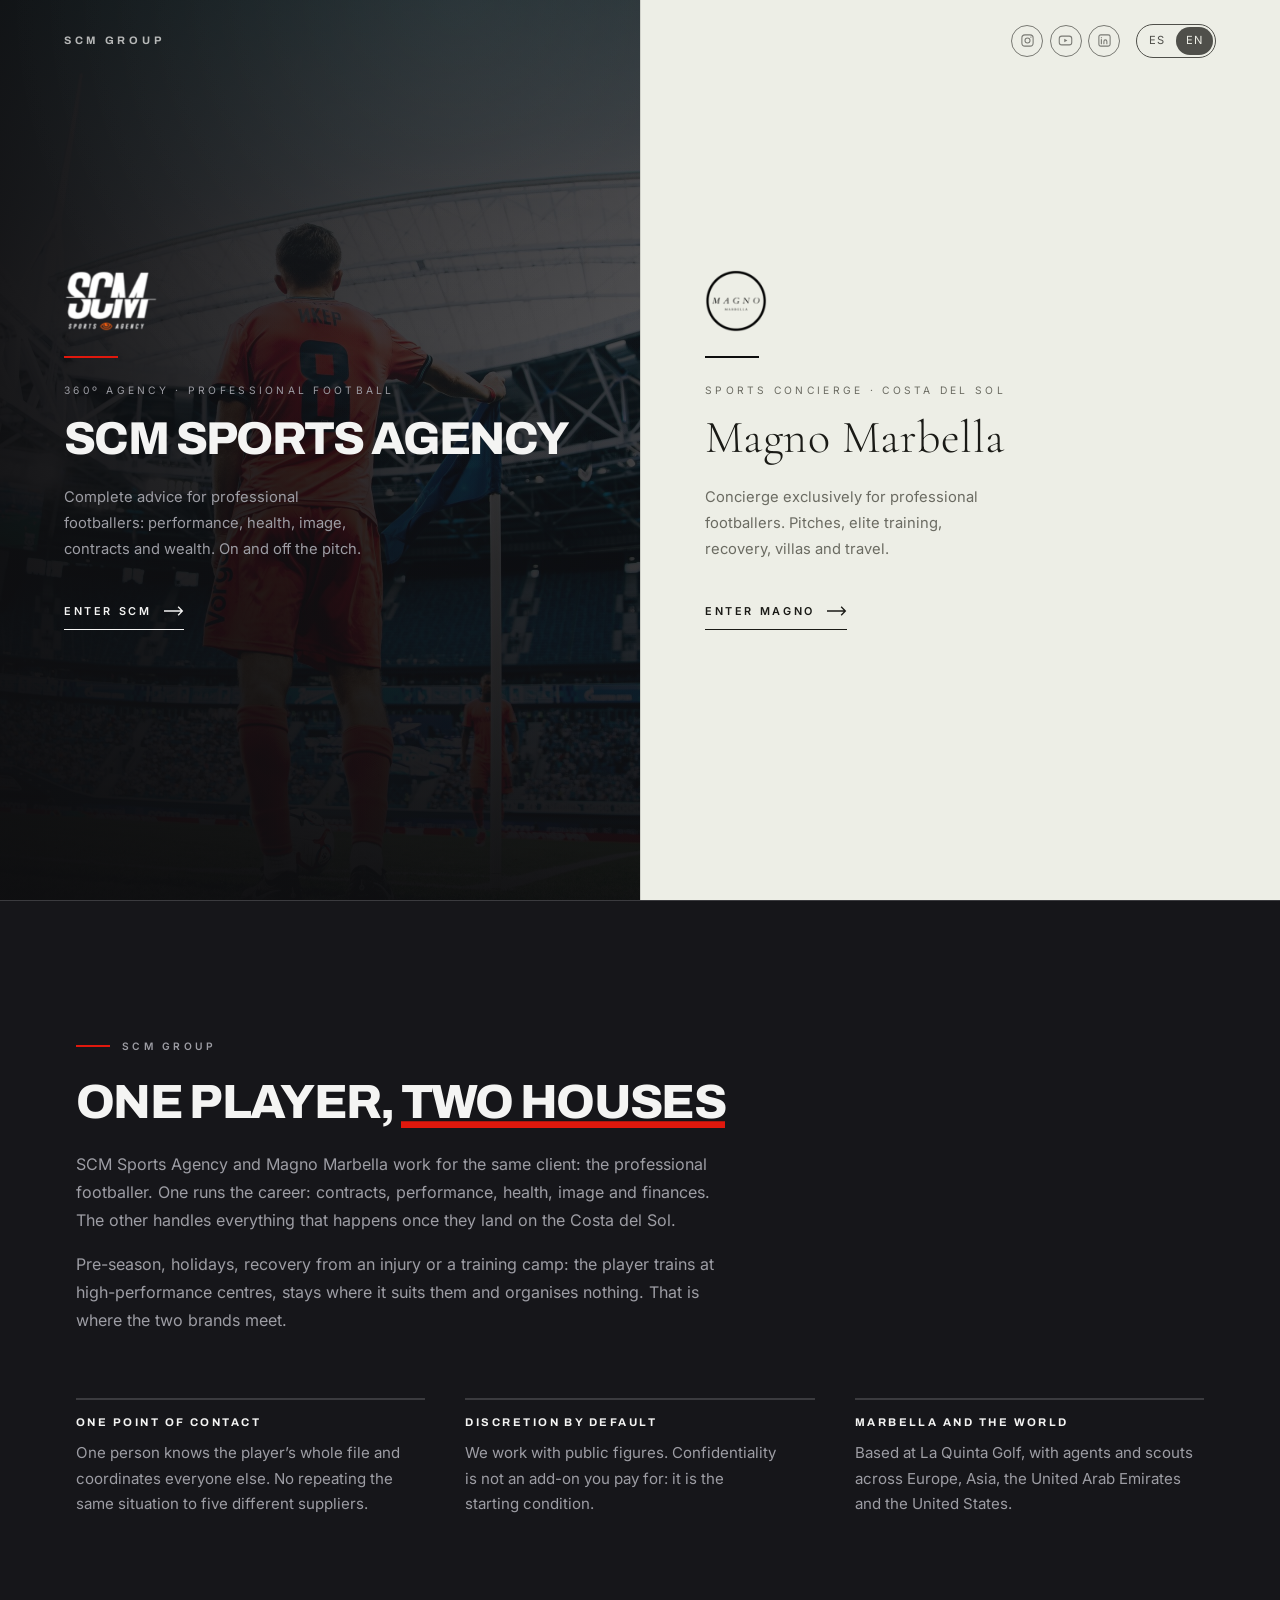
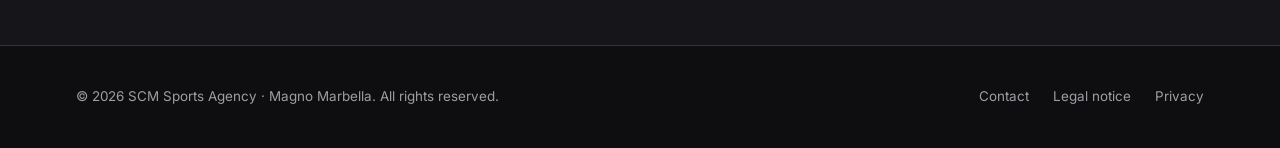
==== commit 803bd08d: "Convertir la web SCM en multipágina: una página por opción del menú - Dividir scm/index.html en pági" ====
--- a/index.html
+++ b/index.html
@@ -1,1242 +1,187 @@
 <!DOCTYPE html>
 <html lang="es">
-<head>
-  <meta charset="utf-8" />
-  <meta name="viewport" content="width=device-width, initial-scale=1" />
-  <title>SCM Sports Agency · Magno Marbella</title>
-  <style>
-    * {
-      margin: 0;
-      padding: 0;
-      box-sizing: border-box;
-    }
+  <head>
+    <meta charset="utf-8" />
+    <meta name="viewport" content="width=device-width, initial-scale=1" />
+    <title>SCM Sports Agency · Magno Marbella</title>
+    <meta
+      name="description"
+      content="SCM Sports Agency y Magno Marbella. Agencia 360º de futbolistas profesionales y concierge deportivo en la Costa del Sol."
+    />
+    <meta name="theme-color" content="#0e0e10" />
 
-    :root {
-      --scm-ink: #0e0e10;
-      --scm-text: #f4f4f3;
-      --scm-muted: #9d9da4;
-      --scm-accent: #e0180d;
-      --magno-surface: #edeee6;
-      --magno-text: #1a1a16;
-      --magno-muted: #6b6b62;
-      --ease: cubic-bezier(0.22, 1, 0.36, 1);
-      --space-md: 1rem;
-      --space-lg: 1.5rem;
-      --space-xl: 2.5rem;
-    }
+    <meta property="og:type" content="website" />
+    <meta property="og:title" content="SCM Sports Agency · Magno Marbella" />
+    <meta
+      property="og:description"
+      content="Agencia 360º de futbolistas profesionales y concierge deportivo en la Costa del Sol."
+    />
+    <meta property="og:image" content="assets/img/og-grupo.jpg" />
 
-    html {
-      scroll-behavior: smooth;
-    }
+    <link rel="icon" href="assets/img/favicon.svg" type="image/svg+xml" />
+    <link rel="stylesheet" href="assets/css/fonts.css" />
+    <link rel="stylesheet" href="assets/css/base.css" />
+    <link rel="stylesheet" href="assets/css/hub.css" />
+    <link rel="stylesheet" href="assets/css/photos.css" />
+  </head>
 
-    body {
-      font-family: -apple-system, BlinkMacSystemFont, 'Segoe UI', 'Inter', sans-serif;
-      background: var(--scm-ink);
-      color: var(--scm-text);
-    }
+  <body class="page-hub">
+    <a class="skip-link" href="#main">Saltar al contenido</a>
 
-    /* ==== HEADER ==== */
-    .hub-header {
-      position: fixed;
-      inset: 0 0 auto 0;
-      z-index: 50;
-      display: grid;
-      grid-template-columns: 1fr 1fr;
-      align-items: center;
-      padding: var(--space-lg) 0;
-      pointer-events: none;
-      background: rgba(14, 14, 16, 0.7);
-      backdrop-filter: blur(10px);
-    }
+    <header class="hub-header">
+      <p class="hub-header__group" data-i18n="group.name">SCM Group</p>
 
-    .hub-header > * {
-      pointer-events: auto;
-    }
+      <div class="hub-header__controls">
+        <div class="hub-header__social">
+          <a href="https://www.instagram.com/scmsportsagency/" rel="noopener" aria-label="Instagram">
+            <svg viewBox="0 0 24 24" fill="none" aria-hidden="true">
+              <rect x="3" y="3" width="18" height="18" rx="5" stroke="currentColor" stroke-width="1.7" />
+              <circle cx="12" cy="12" r="4" stroke="currentColor" stroke-width="1.7" />
+              <circle cx="17.5" cy="6.5" r="1.1" fill="currentColor" />
+            </svg>
+          </a>
+          <a href="https://www.youtube.com/@scmsportsagency" rel="noopener" aria-label="YouTube">
+            <svg viewBox="0 0 24 24" fill="none" aria-hidden="true">
+              <rect x="2" y="5" width="20" height="14" rx="4" stroke="currentColor" stroke-width="1.7" />
+              <path d="M10 9.2l5 2.8-5 2.8V9.2z" fill="currentColor" />
+            </svg>
+          </a>
+          <a
+            href="https://www.linkedin.com/company/scm-sports-agency/"
+            rel="noopener"
+            aria-label="LinkedIn"
+          >
+            <svg viewBox="0 0 24 24" fill="none" aria-hidden="true">
+              <rect x="3" y="3" width="18" height="18" rx="3" stroke="currentColor" stroke-width="1.7" />
+              <path d="M7 10.5V17M7 7.4v.1" stroke="currentColor" stroke-width="1.8" stroke-linecap="round" />
+              <path
+                d="M11 17v-3.6a2.4 2.4 0 014.8 0V17"
+                stroke="currentColor"
+                stroke-width="1.7"
+                stroke-linecap="round"
+              />
+            </svg>
+          </a>
+        </div>
 
-    .hub-header__group {
-      padding-left: clamp(1.5rem, 5vw, 5rem);
-      font-weight: 700;
-      font-size: 0.68rem;
-      letter-spacing: 0.34em;
-      text-transform: uppercase;
-      color: rgba(244, 244, 243, 0.72);
-    }
+        <div class="lang-switch" role="group" data-i18n-attr="aria-label:nav.lang" aria-label="Idioma">
+          <button class="lang-switch__btn" type="button" data-lang-btn="es" aria-pressed="true">
+            <span>ES</span>
+          </button>
+          <button class="lang-switch__btn" type="button" data-lang-btn="en" aria-pressed="false">
+            <span>EN</span>
+          </button>
+        </div>
+      </div>
+    </header>
 
-    .hub-header__controls {
-      display: flex;
-      align-items: center;
-      justify-content: flex-end;
-      gap: var(--space-md);
-      padding-right: clamp(1.5rem, 5vw, 5rem);
-      color: var(--magno-text);
-    }
+    <main id="main">
+      <div class="split">
+        <!-- ------------------------------------------------------- SCM -->
+        <a class="panel panel--scm" href="scm/">
+          <span class="panel__bg" aria-hidden="true"></span>
+          <span class="panel__veil" aria-hidden="true"></span>
 
-    .hub-header__social {
-      display: flex;
-      align-items: center;
-      gap: 0.4rem;
-    }
+          <img
+            class="panel__logo"
+            src="assets/img/logo-scm-light.png"
+            alt="SCM Sports Agency"
+            width="483"
+            height="319"
+          />
+          <span class="panel__rule" aria-hidden="true"></span>
+          <span class="panel__eyebrow" data-i18n="scm.eyebrow">Agencia 360º · Fútbol profesional</span>
+          <h1 class="panel__title" data-i18n="scm.title">SCM Sports Agency</h1>
+          <span class="panel__desc" data-i18n="scm.desc">
+            Asesoramiento integral a futbolistas profesionales.
+          </span>
+          <span class="panel__cta">
+            <span data-i18n="scm.cta">Entrar en SCM</span>
+            <svg viewBox="0 0 24 12" fill="none" aria-hidden="true">
+              <path d="M0 6h22M17 1l5 5-5 5" stroke="currentColor" stroke-width="1.6" />
+            </svg>
+          </span>
+        </a>
 
-    .hub-header__social a {
-      display: inline-flex;
-      align-items: center;
-      justify-content: center;
-      width: 32px;
-      height: 32px;
-      border: 1px solid currentColor;
-      border-radius: 50%;
-      opacity: 0.55;
-      transition: opacity 0.3s var(--ease);
-    }
+        <!-- ----------------------------------------------------- MAGNO -->
+        <a class="panel panel--magno" href="magno/">
+          <span class="panel__bg" aria-hidden="true"></span>
+          <span class="panel__veil" aria-hidden="true"></span>
 
-    .hub-header__social a:hover {
-      opacity: 1;
-    }
-
-    .hub-header__social svg {
-      width: 15px;
-      height: 15px;
-    }
-
-    @media (max-width: 899px) {
-      .hub-header {
-        grid-template-columns: 1fr;
-      }
-      .hub-header__group {
-        display: none;
-      }
-      .hub-header__controls {
-        color: var(--scm-text);
-      }
-    }
-
-    /* ==== SPLIT LAYOUT ==== */
-    .split {
-      display: grid;
-      grid-template-columns: 1fr 1fr;
-      grid-template-rows:
-        minmax(6.5rem, 1fr)
-        auto
-        auto
-        auto
-        auto
-        auto
-        auto
-        minmax(3.5rem, 1fr);
-      min-height: 100svh;
-    }
-
-    .panel {
-      grid-row: 1 / -1;
-      display: grid;
-      grid-template-rows: subgrid;
-      grid-template-columns: minmax(0, 1fr);
-      padding-inline: clamp(1.5rem, 5vw, 5rem);
-      position: relative;
-      isolation: isolate;
-      text-decoration: none;
-      overflow: hidden;
-      transition: all 0.3s var(--ease);
-    }
-
-    .panel:hover {
-      transform: scale(1.02);
-    }
-
-    .panel__bg,
-    .panel__veil {
-      grid-area: 1 / 1 / -1 / -1;
-      position: absolute;
-      inset: 0;
-    }
-
-    .panel__bg {
-      z-index: -2;
-      background-size: cover;
-      background-position: center;
-      transition: opacity 0.8s ease-in-out;
-    }
-
-    .panel__veil {
-      z-index: -1;
-    }
-
-    /* Carrusel de jugadores */
-    .carousel {
-      position: absolute;
-      inset: 0;
-      z-index: -2;
-    }
-
-    .carousel__slide {
-      position: absolute;
-      inset: 0;
-      display: flex;
-      align-items: center;
-      justify-content: center;
-      opacity: 0;
-      transition: opacity 0.8s var(--ease);
-    }
-
-    .carousel__slide.active {
-      opacity: 1;
-    }
-
-    .carousel__placeholder {
-      width: 100%;
-      height: 100%;
-      display: flex;
-      align-items: center;
-      justify-content: center;
-      background: linear-gradient(135deg, #1a1a2e 0%, #16213e 100%);
-      font-size: 2rem;
-      font-weight: 700;
-      color: rgba(244, 244, 243, 0.2);
-      text-align: center;
-      padding: 2rem;
-    }
-
-    /* --- SCM --- */
-    .panel--scm {
-      color: var(--scm-text);
-      background: var(--scm-ink);
-    }
-
-    .panel--scm .panel__bg {
-      background-color: var(--scm-ink);
-      background: linear-gradient(135deg, #1a1a2e 0%, #16213e 100%);
-    }
-
-    .panel--scm .panel__veil {
-      background:
-        radial-gradient(120% 90% at 70% 0%, rgba(255, 255, 255, 0.07) 0%, transparent 62%),
-        linear-gradient(180deg, rgba(14, 14, 16, 0.55) 0%, rgba(14, 14, 16, 0.93) 78%);
-    }
-
-    .panel--scm .panel__title {
-      font-weight: 800;
-      letter-spacing: -0.035em;
-      text-transform: uppercase;
-      line-height: 0.95;
-    }
-
-    /* --- Magno --- */
-    .panel--magno {
-      color: var(--magno-text);
-      background: var(--magno-surface);
-      border-left: 1px solid rgba(13, 13, 13, 0.12);
-    }
-
-    .panel--magno .panel__bg {
-      background-color: var(--magno-surface);
-      background: linear-gradient(135deg, #f5f5f0 0%, #e8e8e0 100%);
-    }
-
-    .panel--magno .panel__veil {
-      background: linear-gradient(180deg, rgba(237, 238, 230, 0.55) 0%, rgba(237, 238, 230, 0.95) 78%);
-    }
-
-    .panel--magno .panel__title {
-      font-weight: 300;
-      letter-spacing: 0.01em;
-      line-height: 1.02;
-    }
-
-    /* --- Elements --- */
-    .panel__logo {
-      grid-row: 2;
-      align-self: end;
-      justify-self: start;
-      height: 62px;
-      width: auto;
-      font-size: 1.8rem;
-      font-weight: 700;
-    }
-
-    .panel__rule {
-      grid-row: 3;
-      align-self: center;
-      width: 54px;
-      height: 2px;
-      margin-block: var(--space-lg);
-    }
-
-    .panel--scm .panel__rule {
-      background: var(--scm-accent);
-    }
-
-    .panel--magno .panel__rule {
-      background: var(--magno-text);
-    }
-
-    .panel__eyebrow {
-      grid-row: 4;
-      align-self: end;
-      font-size: 0.64rem;
-      letter-spacing: 0.32em;
-      text-transform: uppercase;
-      margin-bottom: var(--space-md);
-    }
-
-    .panel--scm .panel__eyebrow {
-      color: var(--scm-muted);
-    }
-
-    .panel--magno .panel__eyebrow {
-      color: var(--magno-muted);
-    }
-
-    .panel__title {
-      grid-row: 5;
-      align-self: end;
-      font-size: clamp(1.9rem, 3.6vw, 3.1rem);
-      margin-bottom: var(--space-lg);
-    }
-
-    .panel__desc {
-      grid-row: 6;
-      align-self: start;
-      max-width: 34ch;
-      font-size: clamp(0.92rem, 1.05vw, 1rem);
-      line-height: 1.75;
-      margin-bottom: var(--space-xl);
-    }
-
-    .panel--scm .panel__desc {
-      color: var(--scm-muted);
-    }
-
-    .panel--magno .panel__desc {
-      color: var(--magno-muted);
-    }
-
-    .panel__cta {
-      grid-row: 7;
-      align-self: start;
-      display: inline-flex;
-      align-items: center;
-      gap: 0.8rem;
-      font-size: 0.74rem;
-      font-weight: 600;
-      letter-spacing: 0.18em;
-      text-transform: uppercase;
-      transition: opacity 0.3s var(--ease);
-    }
-
-    .panel:hover .panel__cta,
-    .panel:focus-visible .panel__cta {
-      opacity: 0.8;
-    }
-
-    .panel__cta svg {
-      width: 18px;
-      height: 8px;
-    }
-
-    /* ==== SECCIONES DE CONTENIDO ==== */
-
-    .section {
-      padding: 6rem clamp(1.5rem, 5vw, 5rem);
-      background: var(--scm-ink);
-      color: var(--scm-text);
-      border-top: 1px solid rgba(255, 255, 255, 0.1);
-    }
-
-    .section.light {
-      background: var(--magno-surface);
-      color: var(--magno-text);
-      border-top: 1px solid rgba(13, 13, 13, 0.1);
-    }
-
-    .section__label {
-      font-size: 0.68rem;
-      letter-spacing: 0.34em;
-      text-transform: uppercase;
-      color: var(--scm-muted);
-      margin-bottom: 1rem;
-      font-weight: 600;
-    }
-
-    .section.light .section__label {
-      color: var(--magno-muted);
-    }
-
-    .section__label::before {
-      content: '';
-      display: inline-block;
-      width: 34px;
-      height: 2px;
-      background: var(--scm-accent);
-      margin-right: 12px;
-      vertical-align: middle;
-    }
-
-    .section.light .section__label::before {
-      background: var(--magno-text);
-    }
-
-    .section__title {
-      font-size: clamp(2rem, 4vw, 3rem);
-      font-weight: 800;
-      text-transform: uppercase;
-      letter-spacing: -0.035em;
-      line-height: 1.1;
-      margin-bottom: 3rem;
-      max-width: 600px;
-    }
-
-    /* Metodología */
-    .metodologia {
-      display: grid;
-      grid-template-columns: repeat(auto-fit, minmax(250px, 1fr));
-      gap: 3rem;
-      margin-top: 3rem;
-    }
-
-    .fase {
-      border-left: 3px solid var(--scm-accent);
-      padding-left: 2rem;
-    }
-
-    .section.light .fase {
-      border-left-color: var(--magno-text);
-    }
-
-    .fase__numero {
-      font-size: 3rem;
-      font-weight: 800;
-      color: var(--scm-accent);
-      opacity: 0.2;
-      line-height: 1;
-      margin-bottom: 1rem;
-    }
-
-    .section.light .fase__numero {
-      color: var(--magno-text);
-    }
-
-    .fase__nombre {
-      font-size: 1.1rem;
-      font-weight: 700;
-      text-transform: uppercase;
-      letter-spacing: 0.05em;
-      margin-bottom: 1rem;
-    }
-
-    .fase__desc {
-      font-size: 0.95rem;
-      color: var(--scm-muted);
-      margin-bottom: 1rem;
-      line-height: 1.6;
-    }
-
-    .section.light .fase__desc {
-      color: var(--magno-muted);
-    }
-
-    .fase__items {
-      list-style: none;
-      font-size: 0.9rem;
-      color: var(--scm-muted);
-    }
-
-    .section.light .fase__items {
-      color: var(--magno-muted);
-    }
-
-    .fase__items li {
-      margin-bottom: 0.5rem;
-      padding-left: 1rem;
-      position: relative;
-    }
-
-    .fase__items li::before {
-      content: '→';
-      position: absolute;
-      left: 0;
-      color: var(--scm-accent);
-      font-weight: 700;
-    }
-
-    .section.light .fase__items li::before {
-      color: var(--magno-text);
-    }
-
-    /* Caso de éxito */
-    .caso {
-      display: grid;
-      grid-template-columns: 1fr 1fr;
-      gap: 4rem;
-      align-items: start;
-      margin-top: 3rem;
-    }
-
-    .caso__content {
-      display: flex;
-      flex-direction: column;
-    }
-
-    .caso__nombre {
-      font-size: 2.5rem;
-      font-weight: 800;
-      text-transform: uppercase;
-      letter-spacing: -0.035em;
-      margin-bottom: 1rem;
-      color: var(--scm-accent);
-    }
-
-    .section.light .caso__nombre {
-      color: var(--magno-text);
-    }
-
-    .caso__rol {
-      font-size: 1rem;
-      color: var(--scm-muted);
-      margin-bottom: 2rem;
-      line-height: 1.6;
-    }
-
-    .section.light .caso__rol {
-      color: var(--magno-muted);
-    }
-
-    .caso__stats {
-      display: grid;
-      grid-template-columns: repeat(3, 1fr);
-      gap: 2rem;
-      margin-bottom: 2rem;
-    }
-
-    .stat {
-      border-left: 3px solid var(--scm-accent);
-      padding-left: 1.5rem;
-    }
-
-    .section.light .stat {
-      border-left-color: var(--magno-text);
-    }
-
-    .stat__valor {
-      font-size: 2rem;
-      font-weight: 800;
-      color: var(--scm-text);
-      line-height: 1;
-      margin-bottom: 0.5rem;
-    }
-
-    .section.light .stat__valor {
-      color: var(--magno-text);
-    }
-
-    .stat__label {
-      font-size: 0.85rem;
-      color: var(--scm-muted);
-      letter-spacing: 0.05em;
-    }
-
-    .section.light .stat__label {
-      color: var(--magno-muted);
-    }
-
-    .caso__highlight {
-      background: rgba(224, 24, 13, 0.08);
-      border: 1px solid rgba(224, 24, 13, 0.2);
-      padding: 2rem;
-      border-radius: 2px;
-    }
-
-    .section.light .caso__highlight {
-      background: rgba(224, 24, 13, 0.04);
-      border-color: rgba(224, 24, 13, 0.15);
-    }
-
-    .caso__highlight h4 {
-      font-size: 0.75rem;
-      text-transform: uppercase;
-      letter-spacing: 0.24em;
-      color: var(--scm-accent);
-      margin-bottom: 1rem;
-      font-weight: 700;
-    }
-
-    .caso__highlight ul {
-      list-style: none;
-      display: grid;
-      grid-template-columns: 1fr 1fr;
-      gap: 1rem;
-    }
-
-    .caso__highlight li {
-      font-size: 0.9rem;
-      color: var(--scm-text);
-      padding-left: 1.5rem;
-      position: relative;
-    }
-
-    .section.light .caso__highlight li {
-      color: var(--magno-text);
-    }
-
-    .caso__highlight li::before {
-      content: '✓';
-      position: absolute;
-      left: 0;
-      color: var(--scm-accent);
-      font-weight: 700;
-    }
-
-    /* Diferencial */
-    .diferencial {
-      display: grid;
-      grid-template-columns: 1fr 1fr;
-      gap: 3rem;
-      margin-top: 3rem;
-    }
-
-    .columna {
-      padding: 2rem;
-      border: 1px solid #2a2a30;
-      border-radius: 2px;
-    }
-
-    .section.light .columna {
-      border-color: rgba(13, 13, 13, 0.15);
-    }
-
-    .columna.scm {
-      background: rgba(224, 24, 13, 0.05);
-      border-color: var(--scm-accent);
-    }
-
-    .columna__titulo {
-      font-size: 1.1rem;
-      font-weight: 700;
-      text-transform: uppercase;
-      letter-spacing: 0.05em;
-      margin-bottom: 1.5rem;
-      padding-bottom: 1rem;
-      border-bottom: 2px solid currentColor;
-    }
-
-    .columna.scm .columna__titulo {
-      color: var(--scm-accent);
-      border-color: var(--scm-accent);
-    }
-
-    .columna.traditional .columna__titulo {
-      color: var(--scm-muted);
-    }
-
-    .feature {
-      display: flex;
-      gap: 1rem;
-      margin-bottom: 1rem;
-      font-size: 0.9rem;
-      line-height: 1.6;
-    }
-
-    .feature__icon {
-      flex-shrink: 0;
-      width: 20px;
-      height: 20px;
-      display: flex;
-      align-items: center;
-      justify-content: center;
-      font-weight: 700;
-      font-size: 0.75rem;
-      margin-top: 2px;
-    }
-
-    .columna.scm .feature__icon {
-      background: var(--scm-accent);
-      color: white;
-      border-radius: 50%;
-    }
-
-    .columna.traditional .feature__icon {
-      color: var(--scm-muted);
-    }
-
-    /* Resultados */
-    .resultados-grid {
-      display: grid;
-      grid-template-columns: repeat(3, 1fr);
-      gap: 3rem;
-      margin-bottom: 3rem;
-      margin-top: 2rem;
-    }
-
-    .resultado {
-      border-left: 3px solid var(--scm-accent);
-      padding-left: 2rem;
-    }
-
-    .section.light .resultado {
-      border-left-color: var(--magno-text);
-    }
-
-    .resultado__valor {
-      font-size: 2rem;
-      font-weight: 800;
-      color: var(--scm-text);
-      line-height: 1;
-      margin-bottom: 0.5rem;
-    }
-
-    .section.light .resultado__valor {
-      color: var(--magno-text);
-    }
-
-    .resultado__label {
-      font-size: 0.85rem;
-      color: var(--scm-muted);
-      letter-spacing: 0.05em;
-      line-height: 1.6;
-    }
-
-    .section.light .resultado__label {
-      color: var(--magno-muted);
-    }
-
-    .ctas {
-      display: grid;
-      grid-template-columns: repeat(2, 1fr);
-      gap: 2rem;
-      margin-top: 2rem;
-    }
-
-    .cta-btn {
-      padding: 1.2rem 2rem;
-      text-decoration: none;
-      font-size: 0.85rem;
-      font-weight: 700;
-      letter-spacing: 0.18em;
-      text-transform: uppercase;
-      display: flex;
-      align-items: center;
-      justify-content: space-between;
-      border-radius: 2px;
-      transition: all 0.3s var(--ease);
-      border: 1px solid var(--scm-accent);
-      color: var(--scm-accent);
-      background: transparent;
-    }
-
-    .section.light .cta-btn {
-      border-color: var(--magno-text);
-      color: var(--magno-text);
-    }
-
-    .cta-btn:hover {
-      background: rgba(224, 24, 13, 0.1);
-      transform: translateX(8px);
-    }
-
-    .section.light .cta-btn:hover {
-      background: rgba(26, 26, 22, 0.1);
-    }
-
-    .cta-btn.primary {
-      background: var(--scm-accent);
-      color: white;
-      border-color: var(--scm-accent);
-    }
-
-    .cta-btn.primary:hover {
-      background: #c71609;
-      border-color: #c71609;
-    }
-
-    /* ==== GROUP SECTION ==== */
-    .group {
-      padding: 4rem clamp(1.5rem, 5vw, 5rem);
-      background: var(--scm-ink);
-      color: var(--scm-text);
-      border-top: 1px solid rgba(255, 255, 255, 0.1);
-    }
-
-    .group__eyebrow {
-      font-size: 0.68rem;
-      font-weight: 700;
-      letter-spacing: 0.34em;
-      text-transform: uppercase;
-      color: rgba(244, 244, 243, 0.72);
-      margin-bottom: 1rem;
-    }
-
-    .group__lead {
-      font-size: clamp(1.9rem, 3.6vw, 3.1rem);
-      font-weight: 800;
-      text-transform: uppercase;
-      letter-spacing: -0.035em;
-      line-height: 0.95;
-      margin-bottom: 2rem;
-      max-width: 20ch;
-    }
-
-    .group__lead em {
-      font-style: normal;
-      color: var(--scm-accent);
-    }
-
-    .group__text {
-      font-size: 1rem;
-      color: var(--scm-muted);
-      max-width: 60ch;
-      line-height: 1.7;
-      margin-bottom: 1rem;
-    }
-
-    .group__points {
-      display: grid;
-      grid-template-columns: repeat(auto-fit, minmax(250px, 1fr));
-      gap: 3rem;
-      margin-top: 3rem;
-    }
-
-    .group__point h3 {
-      font-size: 1rem;
-      font-weight: 600;
-      margin-bottom: 0.5rem;
-    }
-
-    .group__point p {
-      font-size: 0.95rem;
-      color: var(--scm-muted);
-      line-height: 1.6;
-    }
-
-    /* ==== FOOTER ==== */
-    .hub-footer {
-      background: var(--scm-ink);
-      border-top: 1px solid rgba(255, 255, 255, 0.1);
-      padding: 2rem clamp(1.5rem, 5vw, 5rem);
-      font-size: 0.875rem;
-      color: var(--scm-muted);
-    }
-
-    .hub-footer__row {
-      display: flex;
-      justify-content: space-between;
-      align-items: center;
-      flex-wrap: wrap;
-      gap: 2rem;
-    }
-
-    .hub-footer a {
-      color: inherit;
-      text-decoration: none;
-      transition: color 0.3s var(--ease);
-    }
-
-    .hub-footer a:hover {
-      color: var(--scm-text);
-    }
-
-    .hub-footer nav ul {
-      display: flex;
-      gap: 1.5rem;
-      flex-wrap: wrap;
-      list-style: none;
-    }
-
-    @media (max-width: 1200px) {
-      .metodologia,
-      .resultados-grid {
-        grid-template-columns: repeat(2, 1fr);
-      }
-      .caso {
-        grid-template-columns: 1fr;
-      }
-    }
-
-    @media (max-width: 768px) {
-      .split {
-        grid-template-columns: 1fr;
-        grid-template-rows: auto;
-        min-height: auto;
-      }
-
-      .panel {
-        grid-row: auto;
-        padding: 4rem clamp(1.5rem, 5vw, 3.5rem);
-        min-height: 50svh;
-      }
-
-      .panel--magno {
-        border-left: none;
-        border-top: 1px solid rgba(13, 13, 13, 0.12);
-      }
-
-      .metodologia,
-      .resultados-grid,
-      .ctas,
-      .diferencial {
-        grid-template-columns: 1fr;
-      }
-
-      .caso__stats {
-        grid-template-columns: 1fr;
-      }
-
-      .caso__highlight ul {
-        grid-template-columns: 1fr;
-      }
-
-      .hub-footer__row {
-        flex-direction: column;
-        align-items: flex-start;
-      }
-    }
-  </style>
-</head>
-<body>
-  <header class="hub-header">
-    <p class="hub-header__group">SCM Group</p>
-    <div class="hub-header__controls">
-      <div class="hub-header__social">
-        <a href="https://www.instagram.com/scmsportsagency/" title="Instagram">
-          <svg viewBox="0 0 24 24" fill="none" aria-hidden="true">
-            <rect x="3" y="3" width="18" height="18" rx="5" stroke="currentColor" stroke-width="1.7" />
-            <circle cx="12" cy="12" r="4" stroke="currentColor" stroke-width="1.7" />
-            <circle cx="17.5" cy="6.5" r="1.1" fill="currentColor" />
-          </svg>
-        </a>
-        <a href="https://www.youtube.com/@scmsportsagency" title="YouTube">
-          <svg viewBox="0 0 24 24" fill="none" aria-hidden="true">
-            <rect x="2" y="5" width="20" height="14" rx="4" stroke="currentColor" stroke-width="1.7" />
-            <path d="M10 9.2l5 2.8-5 2.8V9.2z" fill="currentColor" />
-          </svg>
-        </a>
-        <a href="https://www.linkedin.com/company/scm-sports-agency/" title="LinkedIn">
-          <svg viewBox="0 0 24 24" fill="none" aria-hidden="true">
-            <rect x="3" y="3" width="18" height="18" rx="3" stroke="currentColor" stroke-width="1.7" />
-            <path d="M7 10.5V17M7 7.4v.1" stroke="currentColor" stroke-width="1.8" stroke-linecap="round" />
-            <path
-              d="M11 17v-3.6a2.4 2.4 0 014.8 0V17"
-              stroke="currentColor"
-              stroke-width="1.7"
-              stroke-linecap="round"
-            />
-          </svg>
+          <img
+            class="panel__logo"
+            src="assets/img/logo-magno.png"
+            alt="Magno Marbella"
+            width="592"
+            height="591"
+          />
+          <span class="panel__rule" aria-hidden="true"></span>
+          <span class="panel__eyebrow" data-i18n="magno.eyebrow">
+            Concierge deportivo · Costa del Sol
+          </span>
+          <h2 class="panel__title" data-i18n="magno.title">Magno Marbella</h2>
+          <span class="panel__desc" data-i18n="magno.desc">
+            Concierge en exclusiva para futbolistas profesionales.
+          </span>
+          <span class="panel__cta">
+            <span data-i18n="magno.cta">Entrar en Magno</span>
+            <svg viewBox="0 0 24 12" fill="none" aria-hidden="true">
+              <path d="M0 6h22M17 1l5 5-5 5" stroke="currentColor" stroke-width="1.6" />
+            </svg>
+          </span>
         </a>
       </div>
-    </div>
-  </header>
 
-  <main id="main">
-    <!-- PORTADA SPLIT SCM / MAGNO -->
-    <div class="split">
-      <!-- SCM con carrusel -->
-      <a class="panel panel--scm" href="#scm-metodologia" title="SCM Sports Agency">
-        <div class="carousel">
-          <div class="carousel__slide active">
-            <div class="carousel__placeholder">Iker Pozo</div>
-          </div>
-          <div class="carousel__slide">
-            <div class="carousel__placeholder">Orel Mangala</div>
-          </div>
-          <div class="carousel__slide">
-            <div class="carousel__placeholder">Frederik Kundogbia</div>
+      <!-- --------------------------------------------------- el grupo -->
+      <section class="group section">
+        <div class="container">
+          <p class="group__eyebrow" data-i18n="group.eyebrow" data-reveal>El grupo</p>
+          <h2 class="group__lead" data-i18n-html="group.lead" data-reveal>
+            Un mismo jugador, <em>dos casas</em>
+          </h2>
+          <p class="group__text" data-i18n="group.text" data-reveal>
+            SCM Sports Agency y Magno Marbella trabajan para el mismo cliente.
+          </p>
+          <p class="group__text" data-i18n="group.text2" data-reveal>
+            Pretemporada, vacaciones, recuperación o training camp.
+          </p>
+
+          <div class="group__points">
+            <article class="group__point" data-reveal>
+              <h3 data-i18n="group.p1.title">Un solo interlocutor</h3>
+              <p data-i18n="group.p1.text">Una persona conoce el expediente completo.</p>
+            </article>
+            <article class="group__point" data-reveal style="--reveal-delay: 0.1s">
+              <h3 data-i18n="group.p2.title">Discreción por defecto</h3>
+              <p data-i18n="group.p2.text">La confidencialidad es la condición de partida.</p>
+            </article>
+            <article class="group__point" data-reveal style="--reveal-delay: 0.2s">
+              <h3 data-i18n="group.p3.title">Marbella y el mundo</h3>
+              <p data-i18n="group.p3.text">Base en La Quinta Golf, con red internacional.</p>
+            </article>
           </div>
         </div>
-        <span class="panel__bg" aria-hidden="true"></span>
-        <span class="panel__veil" aria-hidden="true"></span>
-        <span class="panel__logo">SCM</span>
-        <span class="panel__rule" aria-hidden="true"></span>
-        <span class="panel__eyebrow">Agencia 360º · Fútbol profesional</span>
-        <h1 class="panel__title">SCM Sports Agency</h1>
-        <span class="panel__desc">Asesoramiento integral a futbolistas profesionales.</span>
-        <span class="panel__cta">
-          <span>Descubre metodología</span>
-          <svg viewBox="0 0 24 12" fill="none" aria-hidden="true">
-            <path d="M0 6h22M17 1l5 5-5 5" stroke="currentColor" stroke-width="1.6" />
-          </svg>
-        </span>
-      </a>
+      </section>
+    </main>
 
-      <!-- MAGNO -->
-      <a class="panel panel--magno" href="#magno" title="Magno Marbella">
-        <span class="panel__bg" aria-hidden="true"></span>
-        <span class="panel__veil" aria-hidden="true"></span>
-        <span class="panel__logo">MAGNO</span>
-        <span class="panel__rule" aria-hidden="true"></span>
-        <span class="panel__eyebrow">Concierge deportivo · Costa del Sol</span>
-        <h2 class="panel__title">Magno Marbella</h2>
-        <span class="panel__desc">Concierge en exclusiva para futbolistas profesionales.</span>
-        <span class="panel__cta">
-          <span>Entrar en Magno</span>
-          <svg viewBox="0 0 24 12" fill="none" aria-hidden="true">
-            <path d="M0 6h22M17 1l5 5-5 5" stroke="currentColor" stroke-width="1.6" />
-          </svg>
-        </span>
-      </a>
+    <footer class="hub-footer">
+      <div class="container hub-footer__row">
+        <p>
+          &copy; <span data-year>2026</span> SCM Sports Agency · Magno Marbella.
+          <span data-i18n="footer.rights">Todos los derechos reservados.</span>
+        </p>
+        <nav>
+          <ul style="display: flex; gap: 1.5rem; flex-wrap: wrap">
+            <li><a href="scm/#contacto" data-i18n="footer.contact">Contacto</a></li>
+            <li><a href="legal.html" data-i18n="footer.legal">Aviso legal</a></li>
+            <li><a href="privacidad.html" data-i18n="footer.privacy">Privacidad</a></li>
+          </ul>
+        </nav>
+      </div>
+    </footer>
 
-      <!-- GROUP INFO -->
-      <section class="group" style="grid-column: 1 / -1;">
-        <p class="group__eyebrow">El grupo</p>
-        <h2 class="group__lead">Un mismo jugador, <em>dos casas</em></h2>
-        <p class="group__text">SCM Sports Agency y Magno Marbella trabajan para el mismo cliente.</p>
-        <p class="group__text">Pretemporada, vacaciones, recuperación o training camp.</p>
-
-        <div class="group__points">
-          <article class="group__point">
-            <h3>Un solo interlocutor</h3>
-            <p>Una persona conoce el expediente completo.</p>
-          </article>
-          <article class="group__point">
-            <h3>Discreción por defecto</h3>
-            <p>La confidencialidad es la condición de partida.</p>
-          </article>
-          <article class="group__point">
-            <h3>Marbella y el mundo</h3>
-            <p>Base en La Quinta Golf, con red internacional.</p>
-          </article>
-        </div>
-      </section>
-    </div>
-
-    <!-- SECCIÓN: METODOLOGÍA SCM -->
-    <section class="section" id="scm-metodologia">
-      <p class="section__label">Metodología SCM</p>
-      <h2 class="section__title">No Representamos. Desarrollamos.</h2>
-      <p style="color: var(--scm-muted); max-width: 60ch; font-size: 1.05rem; line-height: 1.7; margin-bottom: 2rem;">Mientras la competencia espera, nosotros invertimos. Análisis multidisciplinar de rendimiento, psicología, nutrición y preparación física. Transformamos talentos en profesionales de élite.</p>
-
-      <div class="metodologia">
-        <div class="fase">
-          <div class="fase__numero">01</div>
-          <div class="fase__nombre">Evaluación Integral</div>
-          <p class="fase__desc">Análisis completo del jugador desde múltiples perspectivas.</p>
-          <ul class="fase__items">
-            <li>Rendimiento en campo</li>
-            <li>Perfil psicológico</li>
-            <li>Composición física</li>
-            <li>Nutrición actual</li>
-          </ul>
-        </div>
-
-        <div class="fase">
-          <div class="fase__numero">02</div>
-          <div class="fase__nombre">Análisis Multidisciplinar</div>
-          <p class="fase__desc">Desglose científico de fortalezas y áreas de mejora.</p>
-          <ul class="fase__items">
-            <li>Video análisis (Wyscout)</li>
-            <li>Evaluación psicológica</li>
-            <li>Métricas de rendimiento</li>
-            <li>Plan nutricional especializado</li>
-          </ul>
-        </div>
-
-        <div class="fase">
-          <div class="fase__numero">03</div>
-          <div class="fase__nombre">Plan Personalizado</div>
-          <p class="fase__desc">Estrategia a medida para desarrollo óptimo.</p>
-          <ul class="fase__items">
-            <li>Objetivos específicos por posición</li>
-            <li>Entrenamiento dirigido</li>
-            <li>Seguimiento mensual</li>
-            <li>Adaptaciones dinámicas</li>
-          </ul>
-        </div>
-
-        <div class="fase">
-          <div class="fase__numero">04</div>
-          <div class="fase__nombre">Seguimiento Continuo</div>
-          <p class="fase__desc">Monitoreo y evolución medible a lo largo del tiempo.</p>
-          <ul class="fase__items">
-            <li>Reportes mensuales con datos</li>
-            <li>Mejora cuantificada</li>
-            <li>Negociación desde fortaleza</li>
-            <li>Traspasos premiados</li>
-          </ul>
-        </div>
-      </div>
-    </section>
-
-    <!-- SECCIÓN: CASO DE ÉXITO -->
-    <section class="section" id="scm-caso-exito">
-      <p class="section__label">Caso de Éxito SCM</p>
-      <h2 class="section__title">Iker Pozo</h2>
-
-      <div class="caso">
-        <div class="caso__content">
-          <p class="caso__rol">De jugador sin equipo a profesional de élite en 2 años mediante metodología SCM integral. Resultado: 1.5M€ de valor de mercado y múltiples ofertas de clubes de élite.</p>
-
-          <div class="caso__stats">
-            <div class="stat">
-              <div class="stat__valor">Libre</div>
-              <div class="stat__label">Estado Inicial</div>
-            </div>
-            <div class="stat">
-              <div class="stat__valor">1.5M€</div>
-              <div class="stat__label">Valor de Traspaso</div>
-            </div>
-            <div class="stat">
-              <div class="stat__valor">2 años</div>
-              <div class="stat__label">Período de Transformación</div>
-            </div>
-          </div>
-        </div>
-
-        <div class="caso__highlight">
-          <h4>Metodología Aplicada</h4>
-          <ul>
-            <li>Análisis técnico-táctico multidimensional con Wyscout</li>
-            <li>Evaluación psicológica y mental conditioning</li>
-            <li>Plan de preparación física personalizado</li>
-            <li>Seguimiento nutricional especializado</li>
-            <li>Reportes mensuales de evolución medible</li>
-            <li>Posicionamiento para ofertas de élite</li>
-          </ul>
-        </div>
-      </div>
-    </section>
-
-    <!-- SECCIÓN: DIFERENCIAL WIN-WIN -->
-    <section class="section" id="scm-diferencial">
-      <p class="section__label">Nuestro Diferencial</p>
-      <h2 class="section__title">Win-Win, no comisión a sueldos bajos</h2>
-
-      <div class="diferencial">
-        <div class="columna scm">
-          <h3 class="columna__titulo">SCM Sports Agency</h3>
-
-          <div class="feature">
-            <div class="feature__icon">✓</div>
-            <div><strong>Inversión en desarrollo</strong> del jugador desde día 1</div>
-          </div>
-          <div class="feature">
-            <div class="feature__icon">✓</div>
-            <div><strong>Análisis multidisciplinar</strong>: rendimiento, psicología, nutrición, preparación</div>
-          </div>
-          <div class="feature">
-            <div class="feature__icon">✓</div>
-            <div><strong>Modelo win-win</strong>: ganamos cuando el jugador crece</div>
-          </div>
-          <div class="feature">
-            <div class="feature__icon">✓</div>
-            <div><strong>Seguimiento especializado</strong> por posición técnica</div>
-          </div>
-          <div class="feature">
-            <div class="feature__icon">✓</div>
-            <div><strong>Interlocutor único</strong> que conoce tu expediente completo</div>
-          </div>
-          <div class="feature">
-            <div class="feature__icon">✓</div>
-            <div><strong>Exclusividad y discreción</strong> garantizadas</div>
-          </div>
-        </div>
-
-        <div class="columna traditional">
-          <h3 class="columna__titulo">Agencias Tradicionales</h3>
-
-          <div class="feature">
-            <div class="feature__icon">◦</div>
-            <div>Esperan a que los jugadores se desarrollen</div>
-          </div>
-          <div class="feature">
-            <div class="feature__icon">◦</div>
-            <div>Representación pasiva</div>
-          </div>
-          <div class="feature">
-            <div class="feature__icon">◦</div>
-            <div>Comisión fija sobre sueldo</div>
-          </div>
-          <div class="feature">
-            <div class="feature__icon">◦</div>
-            <div>Abordaje genérico para todos</div>
-          </div>
-          <div class="feature">
-            <div class="feature__icon">◦</div>
-            <div>Múltiples contactos y confusión</div>
-          </div>
-          <div class="feature">
-            <div class="feature__icon">◦</div>
-            <div>Jugador como número en cartera</div>
-          </div>
-        </div>
-      </div>
-    </section>
-
-    <!-- SECCIÓN: RESULTADOS -->
-    <section class="section light" id="scm-resultados">
-      <p class="section__label">Por qué confían en SCM</p>
-      <h2 class="section__title">Números que hablan por nosotros</h2>
-
-      <div class="resultados-grid">
-        <div class="resultado">
-          <div class="resultado__valor">20+</div>
-          <div class="resultado__label">Jugadores en seguimiento activo</div>
-        </div>
-        <div class="resultado">
-          <div class="resultado__valor">3-4</div>
-          <div class="resultado__label">Ofertas por jugador al año</div>
-        </div>
-        <div class="resultado">
-          <div class="resultado__valor">3</div>
-          <div class="resultado__label">Jugadores en Primera División</div>
-        </div>
-        <div class="resultado">
-          <div class="resultado__valor">100%</div>
-          <div class="resultado__label">Confidencialidad garantizada</div>
-        </div>
-        <div class="resultado">
-          <div class="resultado__valor">1</div>
-          <div class="resultado__label">Interlocutor por jugador</div>
-        </div>
-        <div class="resultado">
-          <div class="resultado__valor">Medible</div>
-          <div class="resultado__label">Progreso en cada seguimiento</div>
-        </div>
-      </div>
-
-      <div class="ctas">
-        <a href="#contacto" class="cta-btn primary">
-          <span>Solicitar evaluación</span>
-          <svg width="18" height="8" viewBox="0 0 24 12" fill="none">
-            <path d="M0 6h22M17 1l5 5-5 5" stroke="currentColor" stroke-width="1.6" />
-          </svg>
-        </a>
-        <a href="#scm-metodologia" class="cta-btn">
-          <span>Ver metodología completa</span>
-          <svg width="18" height="8" viewBox="0 0 24 12" fill="none">
-            <path d="M0 6h22M17 1l5 5-5 5" stroke="currentColor" stroke-width="1.6" />
-          </svg>
-        </a>
-      </div>
-    </section>
-  </main>
-
-  <footer class="hub-footer">
-    <div class="hub-footer__row">
-      <p>© 2026 SCM Sports Agency · Magno Marbella. Todos los derechos reservados.</p>
-      <nav>
-        <ul>
-          <li><a href="#contacto">Contacto</a></li>
-          <li><a href="#legal">Aviso legal</a></li>
-          <li><a href="#privacidad">Privacidad</a></li>
-        </ul>
-      </nav>
-    </div>
-  </footer>
-
-  <script>
-    // Carrusel de jugadores
-    const slides = document.querySelectorAll('.carousel__slide');
-    let currentSlide = 0;
-
-    function showSlide(n) {
-      slides.forEach(slide => slide.classList.remove('active'));
-      slides[n].classList.add('active');
-    }
-
-    function nextSlide() {
-      currentSlide = (currentSlide + 1) % slides.length;
-      showSlide(currentSlide);
-    }
-
-    // Cambiar slide cada 7 segundos
-    setInterval(nextSlide, 7000);
-  </script>
-</body>
+    <script src="assets/js/i18n-hub.js"></script>
+    <script src="assets/js/i18n.js"></script>
+    <script src="assets/js/site.js"></script>
+  </body>
 </html>
--- a/assets/css/fonts.css
+++ b/assets/css/fonts.css
@@ -0,0 +1,118 @@
+/* ==========================================================================
+   TIPOGRAFÍAS
+
+   Alojadas en el propio repositorio, no en Google Fonts. Así la web no
+   depende de un tercero, carga sin una conexión extra y no hay que mencionar
+   a Google en la política de privacidad.
+
+   Solo se incluyen los subconjuntos latin y latin-ext: el resto no se usa.
+   Archivo, Inter y Jost son variables, así que un único fichero cubre todos
+   los pesos de cada una.
+
+   Quién usa qué, para no borrar por error la familia de otra marca:
+     Archivo             titulares de SCM y de la portada del grupo
+     Inter               texto de SCM y de la portada del grupo
+     Cormorant Garamond  titulares de Magno
+     Jost                texto de Magno
+   ========================================================================== */
+
+@font-face {
+  font-family: 'Archivo';
+  font-style: normal;
+  font-weight: 400 800;
+  font-stretch: 62% 125%;
+  font-display: swap;
+  src: url(../fonts/archivo-normal-400-800-ext.woff2) format('woff2');
+  unicode-range: U+0100-02BA, U+02BD-02C5, U+02C7-02CC, U+02CE-02D7, U+02DD-02FF, U+0304, U+0308, U+0329, U+1D00-1DBF, U+1E00-1E9F, U+1EF2-1EFF, U+2020, U+20A0-20AB, U+20AD-20C0, U+2113, U+2C60-2C7F, U+A720-A7FF;
+}
+@font-face {
+  font-family: 'Archivo';
+  font-style: normal;
+  font-weight: 400 800;
+  font-stretch: 62% 125%;
+  font-display: swap;
+  src: url(../fonts/archivo-normal-400-800.woff2) format('woff2');
+  unicode-range: U+0000-00FF, U+0131, U+0152-0153, U+02BB-02BC, U+02C6, U+02DA, U+02DC, U+0304, U+0308, U+0329, U+2000-206F, U+20AC, U+2122, U+2191, U+2193, U+2212, U+2215, U+FEFF, U+FFFD;
+}
+@font-face {
+  font-family: 'Inter';
+  font-style: normal;
+  font-weight: 300 600;
+  font-display: swap;
+  src: url(../fonts/inter-normal-300-600-ext.woff2) format('woff2');
+  unicode-range: U+0100-02BA, U+02BD-02C5, U+02C7-02CC, U+02CE-02D7, U+02DD-02FF, U+0304, U+0308, U+0329, U+1D00-1DBF, U+1E00-1E9F, U+1EF2-1EFF, U+2020, U+20A0-20AB, U+20AD-20C0, U+2113, U+2C60-2C7F, U+A720-A7FF;
+}
+@font-face {
+  font-family: 'Inter';
+  font-style: normal;
+  font-weight: 300 600;
+  font-display: swap;
+  src: url(../fonts/inter-normal-300-600.woff2) format('woff2');
+  unicode-range: U+0000-00FF, U+0131, U+0152-0153, U+02BB-02BC, U+02C6, U+02DA, U+02DC, U+0304, U+0308, U+0329, U+2000-206F, U+20AC, U+2122, U+2191, U+2193, U+2212, U+2215, U+FEFF, U+FFFD;
+}
+
+@font-face {
+  font-family: 'Cormorant Garamond';
+  font-style: italic;
+  font-weight: 300;
+  font-display: swap;
+  src: url(../fonts/cormorant-garamond-italic-300-ext.woff2) format('woff2');
+  unicode-range: U+0100-02BA, U+02BD-02C5, U+02C7-02CC, U+02CE-02D7, U+02DD-02FF, U+0304, U+0308, U+0329, U+1D00-1DBF, U+1E00-1E9F, U+1EF2-1EFF, U+2020, U+20A0-20AB, U+20AD-20C0, U+2113, U+2C60-2C7F, U+A720-A7FF;
+}
+@font-face {
+  font-family: 'Cormorant Garamond';
+  font-style: italic;
+  font-weight: 300;
+  font-display: swap;
+  src: url(../fonts/cormorant-garamond-italic-300.woff2) format('woff2');
+  unicode-range: U+0000-00FF, U+0131, U+0152-0153, U+02BB-02BC, U+02C6, U+02DA, U+02DC, U+0304, U+0308, U+0329, U+2000-206F, U+20AC, U+2122, U+2191, U+2193, U+2212, U+2215, U+FEFF, U+FFFD;
+}
+@font-face {
+  font-family: 'Cormorant Garamond';
+  font-style: normal;
+  font-weight: 300;
+  font-display: swap;
+  src: url(../fonts/cormorant-garamond-normal-300-ext.woff2) format('woff2');
+  unicode-range: U+0100-02BA, U+02BD-02C5, U+02C7-02CC, U+02CE-02D7, U+02DD-02FF, U+0304, U+0308, U+0329, U+1D00-1DBF, U+1E00-1E9F, U+1EF2-1EFF, U+2020, U+20A0-20AB, U+20AD-20C0, U+2113, U+2C60-2C7F, U+A720-A7FF;
+}
+@font-face {
+  font-family: 'Cormorant Garamond';
+  font-style: normal;
+  font-weight: 300;
+  font-display: swap;
+  src: url(../fonts/cormorant-garamond-normal-300.woff2) format('woff2');
+  unicode-range: U+0000-00FF, U+0131, U+0152-0153, U+02BB-02BC, U+02C6, U+02DA, U+02DC, U+0304, U+0308, U+0329, U+2000-206F, U+20AC, U+2122, U+2191, U+2193, U+2212, U+2215, U+FEFF, U+FFFD;
+}
+@font-face {
+  font-family: 'Cormorant Garamond';
+  font-style: normal;
+  font-weight: 400;
+  font-display: swap;
+  src: url(../fonts/cormorant-garamond-normal-400-ext.woff2) format('woff2');
+  unicode-range: U+0100-02BA, U+02BD-02C5, U+02C7-02CC, U+02CE-02D7, U+02DD-02FF, U+0304, U+0308, U+0329, U+1D00-1DBF, U+1E00-1E9F, U+1EF2-1EFF, U+2020, U+20A0-20AB, U+20AD-20C0, U+2113, U+2C60-2C7F, U+A720-A7FF;
+}
+@font-face {
+  font-family: 'Cormorant Garamond';
+  font-style: normal;
+  font-weight: 400;
+  font-display: swap;
+  src: url(../fonts/cormorant-garamond-normal-400.woff2) format('woff2');
+  unicode-range: U+0000-00FF, U+0131, U+0152-0153, U+02BB-02BC, U+02C6, U+02DA, U+02DC, U+0304, U+0308, U+0329, U+2000-206F, U+20AC, U+2122, U+2191, U+2193, U+2212, U+2215, U+FEFF, U+FFFD;
+}
+
+@font-face {
+  font-family: 'Jost';
+  font-style: normal;
+  font-weight: 300 500;
+  font-display: swap;
+  src: url(../fonts/jost-normal-300-500-ext.woff2) format('woff2');
+  unicode-range: U+0100-02BA, U+02BD-02C5, U+02C7-02CC, U+02CE-02D7, U+02DD-02FF, U+0304, U+0308, U+0329, U+1D00-1DBF, U+1E00-1E9F, U+1EF2-1EFF, U+2020, U+20A0-20AB, U+20AD-20C0, U+2113, U+2C60-2C7F, U+A720-A7FF;
+}
+@font-face {
+  font-family: 'Jost';
+  font-style: normal;
+  font-weight: 300 500;
+  font-display: swap;
+  src: url(../fonts/jost-normal-300-500.woff2) format('woff2');
+  unicode-range: U+0000-00FF, U+0131, U+0152-0153, U+02BB-02BC, U+02C6, U+02DA, U+02DC, U+0304, U+0308, U+0329, U+2000-206F, U+20AC, U+2122, U+2191, U+2193, U+2212, U+2215, U+FEFF, U+FFFD;
+}
--- a/assets/css/base.css
+++ b/assets/css/base.css
@@ -0,0 +1,271 @@
+/* ==========================================================================
+   BASE — reset, tokens compartidos y utilidades comunes a las tres páginas.
+   Cada marca sobreescribe la paleta y la tipografía en su propia hoja.
+   ========================================================================== */
+
+*,
+*::before,
+*::after {
+  box-sizing: border-box;
+}
+
+* {
+  margin: 0;
+}
+
+html {
+  -webkit-text-size-adjust: 100%;
+  scroll-behavior: smooth;
+}
+
+body {
+  min-height: 100vh;
+  line-height: 1.6;
+  -webkit-font-smoothing: antialiased;
+  text-rendering: optimizeLegibility;
+  overflow-x: hidden;
+}
+
+img,
+picture,
+svg,
+video {
+  display: block;
+  max-width: 100%;
+}
+
+input,
+button,
+textarea,
+select {
+  font: inherit;
+  color: inherit;
+}
+
+button {
+  cursor: pointer;
+  background: none;
+  border: none;
+}
+
+a {
+  color: inherit;
+}
+
+h1,
+h2,
+h3,
+h4 {
+  line-height: 1.08;
+  text-wrap: balance;
+  font-weight: inherit;
+}
+
+p {
+  text-wrap: pretty;
+}
+
+ul,
+ol {
+  list-style: none;
+  padding: 0;
+}
+
+:focus-visible {
+  outline: 2px solid currentColor;
+  outline-offset: 3px;
+  border-radius: 2px;
+}
+
+/* --------------------------------------------------------------------------
+   Tokens de espaciado y medidas — iguales en las dos marcas para que el
+   ritmo vertical del sitio sea reconocible aunque cambie el color.
+   -------------------------------------------------------------------------- */
+
+:root {
+  --space-2xs: 0.25rem;
+  --space-xs: 0.5rem;
+  --space-sm: 0.75rem;
+  --space-md: 1rem;
+  --space-lg: 1.5rem;
+  --space-xl: 2.5rem;
+  --space-2xl: 4rem;
+  --space-3xl: 6rem;
+  --space-4xl: 9rem;
+
+  --container: 1240px;
+  --container-narrow: 820px;
+  --gutter: clamp(1.25rem, 5vw, 3.5rem);
+
+  --radius-sm: 4px;
+  --radius-md: 10px;
+  --radius-lg: 20px;
+  --radius-pill: 999px;
+
+  --ease: cubic-bezier(0.22, 1, 0.36, 1);
+  --dur: 0.55s;
+}
+
+/* --------------------------------------------------------------------------
+   Layout
+   -------------------------------------------------------------------------- */
+
+.container {
+  width: 100%;
+  max-width: var(--container);
+  margin-inline: auto;
+  padding-inline: var(--gutter);
+}
+
+.container--narrow {
+  max-width: var(--container-narrow);
+}
+
+.section {
+  padding-block: clamp(4rem, 10vw, var(--space-4xl));
+  position: relative;
+}
+
+.section--tight {
+  padding-block: clamp(3rem, 7vw, var(--space-3xl));
+}
+
+.grid {
+  display: grid;
+  gap: var(--space-lg);
+}
+
+.skip-link {
+  position: absolute;
+  left: var(--space-md);
+  top: -100px;
+  z-index: 200;
+  padding: var(--space-sm) var(--space-md);
+  background: #fff;
+  color: #000;
+  border-radius: var(--radius-sm);
+  font-size: 0.85rem;
+  transition: top 0.2s var(--ease);
+}
+
+.skip-link:focus {
+  top: var(--space-md);
+}
+
+.visually-hidden {
+  position: absolute;
+  width: 1px;
+  height: 1px;
+  padding: 0;
+  overflow: hidden;
+  clip: rect(0, 0, 0, 0);
+  white-space: nowrap;
+  border: 0;
+}
+
+/* --------------------------------------------------------------------------
+   Selector de idioma — mismo componente en las tres páginas, el color lo
+   hereda de la marca activa vía currentColor.
+   -------------------------------------------------------------------------- */
+
+.lang-switch {
+  display: inline-flex;
+  align-items: center;
+  gap: 1px;
+  border: 1px solid currentColor;
+  border-radius: var(--radius-pill);
+  padding: 2px;
+  opacity: 0.75;
+  transition: opacity 0.3s var(--ease);
+}
+
+.lang-switch:hover {
+  opacity: 1;
+}
+
+.lang-switch__btn {
+  font-size: 0.7rem;
+  letter-spacing: 0.12em;
+  text-transform: uppercase;
+  padding: 0.3rem 0.6rem;
+  border-radius: var(--radius-pill);
+  color: inherit;
+  transition: background-color 0.3s var(--ease), color 0.3s var(--ease);
+}
+
+.lang-switch__btn[aria-pressed='true'] {
+  background: currentColor;
+}
+
+/* El botón activo se rellena con currentColor, así que su etiqueta necesita
+   pintarse del color de LO QUE HAY DETRÁS de la cabecera. Cada marca declara
+   ese color en --lang-active-fg; no sirve reutilizar --surface porque en
+   Magno esa variable ya define el color del texto de la cabecera. */
+.lang-switch__btn[aria-pressed='true'] span {
+  color: var(--lang-active-fg, #000);
+}
+
+/* --------------------------------------------------------------------------
+   Revelado al hacer scroll
+   -------------------------------------------------------------------------- */
+
+[data-reveal] {
+  opacity: 0;
+  transform: translateY(28px);
+  transition: opacity 0.8s var(--ease), transform 0.8s var(--ease);
+  transition-delay: var(--reveal-delay, 0s);
+}
+
+[data-reveal].is-visible {
+  opacity: 1;
+  transform: none;
+}
+
+@media (prefers-reduced-motion: reduce) {
+  html {
+    scroll-behavior: auto;
+  }
+
+  *,
+  *::before,
+  *::after {
+    animation-duration: 0.01ms !important;
+    animation-iteration-count: 1 !important;
+    transition-duration: 0.01ms !important;
+    scroll-behavior: auto !important;
+  }
+
+  [data-reveal] {
+    opacity: 1;
+    transform: none;
+  }
+}
+
+/* --------------------------------------------------------------------------
+   Marcador de fotografía — bloque con proporción fija que ocupa el sitio de
+   una imagen real. Se sustituye poniendo --photo: url('...') en el elemento.
+   Ver assets/img/README.md.
+   -------------------------------------------------------------------------- */
+
+.photo {
+  position: relative;
+  overflow: hidden;
+  background-color: var(--photo-fallback, #1a1a1a);
+  aspect-ratio: var(--photo-ratio, 3 / 4);
+}
+
+/* Dos capas: el velo arriba y la fotografía debajo. Van en el ::after y no en
+   el fondo del elemento porque el fondo se pinta por detrás de los hijos, y
+   los bloques sin foto llevan dentro un icono de marcador que hay que tapar
+   en cuanto llega la imagen real. Sin --photo esta capa es transparente y el
+   marcador se ve. */
+.photo::after {
+  content: '';
+  position: absolute;
+  inset: 0;
+  background-image: var(--photo-overlay, none), var(--photo, none);
+  background-size: auto, cover;
+  background-position: center, var(--photo-position, center);
+  background-repeat: no-repeat, no-repeat;
+  pointer-events: none;
+}
--- a/assets/css/hub.css
+++ b/assets/css/hub.css
@@ -0,0 +1,503 @@
+/* ==========================================================================
+   HUB — portada del grupo.
+
+   Las dos marcas se presentan como iguales: misma retícula, mismo tamaño de
+   logotipo y los mismos elementos a la misma altura en los dos lados. Eso lo
+   consigue una rejilla compartida (subgrid): las filas las define el
+   contenedor, no cada panel, así que logotipo, filete, antetítulo, título,
+   descripción y enlace caen exactamente a la misma altura aunque los textos
+   midan distinto.
+
+   El color se usa con cuentagotas. Lo que separa a las dos marcas es la luz,
+   no la saturación: carbón a un lado, hueso al otro.
+   ========================================================================== */
+
+:root {
+  --scm-ink: #0e0e10;
+  --scm-ink-2: #16161a;
+  --scm-text: #f4f4f3;
+  --scm-muted: #9d9da4;
+  --scm-line: rgba(255, 255, 255, 0.16);
+  --scm-accent: #e0180d;
+
+  --magno-surface: #edeee6;
+  --magno-text: #1a1a16;
+  --magno-muted: #6b6b62;
+  --magno-line: rgba(13, 13, 13, 0.18);
+  --magno-accent: #0d0d0d;
+
+  --font-sport: 'Archivo', 'Helvetica Neue', Arial, sans-serif;
+  --font-lux: 'Cormorant Garamond', Georgia, 'Times New Roman', serif;
+  --font-body: 'Inter', system-ui, -apple-system, 'Segoe UI', sans-serif;
+
+  /* Alto reservado al logotipo. Es el mismo en las dos marcas: es lo que
+     pide que se lean como empresas hermanas. */
+  --logo-h: 62px;
+}
+
+body {
+  font-family: var(--font-body);
+  background: var(--scm-ink);
+  color: var(--scm-text);
+}
+
+/* --------------------------------------------------------------- cabecera */
+
+/* La cabecera se parte en dos igual que la portada, para que cada mitad
+   tome el color que le corresponde y todo se lea. */
+.hub-header {
+  position: fixed;
+  inset: 0 0 auto 0;
+  z-index: 50;
+  display: grid;
+  grid-template-columns: 1fr 1fr;
+  align-items: center;
+  padding: var(--space-lg) 0;
+  pointer-events: none;
+}
+
+.hub-header > * {
+  pointer-events: auto;
+}
+
+.hub-header__group {
+  padding-left: clamp(1.5rem, 5vw, 5rem);
+  font-family: var(--font-sport);
+  font-weight: 700;
+  font-size: 0.68rem;
+  letter-spacing: 0.34em;
+  text-transform: uppercase;
+  color: rgba(244, 244, 243, 0.72);
+}
+
+.hub-header__controls {
+  display: flex;
+  align-items: center;
+  justify-content: flex-end;
+  gap: var(--space-md);
+  padding-right: clamp(1.5rem, 5vw, 5rem);
+  color: var(--magno-text);
+  --lang-active-fg: #edeee6;
+}
+
+.hub-header__social {
+  display: flex;
+  align-items: center;
+  gap: 0.4rem;
+}
+
+.hub-header__social a {
+  display: inline-flex;
+  align-items: center;
+  justify-content: center;
+  width: 32px;
+  height: 32px;
+  border: 1px solid currentColor;
+  border-radius: 50%;
+  opacity: 0.55;
+  transition: opacity 0.3s var(--ease);
+}
+
+.hub-header__social a:hover {
+  opacity: 1;
+}
+
+.hub-header__social svg {
+  width: 15px;
+  height: 15px;
+}
+
+@media (max-width: 899px) {
+  /* Apilados, la cabecera cae siempre sobre el panel oscuro. */
+  .hub-header {
+    grid-template-columns: 1fr;
+  }
+
+  .hub-header__group {
+    display: none;
+  }
+
+  .hub-header__controls {
+    color: var(--scm-text);
+    --lang-active-fg: #0e0e10;
+  }
+}
+
+@media (max-width: 520px) {
+  .hub-header__social {
+    display: none;
+  }
+}
+
+/* ----------------------------------------------------- pantalla partida */
+
+.split {
+  display: grid;
+  grid-template-columns: 1fr 1fr;
+  /* Ocho filas: aire, los seis elementos de cada marca, y aire. */
+  grid-template-rows:
+    minmax(6.5rem, 1fr)
+    auto
+    auto
+    auto
+    auto
+    auto
+    auto
+    minmax(3.5rem, 1fr);
+  min-height: 100svh;
+}
+
+.panel {
+  grid-row: 1 / -1;
+  display: grid;
+  grid-template-rows: subgrid;
+  grid-template-columns: minmax(0, 1fr);
+  /* Sin relleno vertical: desplazaría las filas del subgrid y rompería la
+     alineación entre las dos mitades. El aire lo dan las filas 1 y 8. */
+  --panel-pad: clamp(1.5rem, 5vw, 5rem);
+  padding-inline: var(--panel-pad);
+  position: relative;
+  isolation: isolate;
+  text-decoration: none;
+  overflow: hidden;
+}
+
+/* inset: 0 se resuelve contra la caja de relleno, no contra la del borde, así
+   que sin los márgenes negativos la fotografía se quedaba corta justo por el
+   ancho del padding y dejaba dos franjas del color de fondo a los lados. */
+.panel__bg,
+.panel__veil {
+  grid-area: 1 / 1 / -1 / -1;
+  position: absolute;
+  inset: 0;
+  margin-inline: calc(-1 * var(--panel-pad));
+}
+
+.panel__bg {
+  z-index: -2;
+  background-size: cover;
+  background-position: center;
+  transition: transform 1.4s var(--ease);
+}
+
+.panel__veil {
+  z-index: -1;
+}
+
+.panel:hover .panel__bg,
+.panel:focus-visible .panel__bg {
+  transform: scale(1.04);
+}
+
+/* --- lado SCM --- */
+
+.panel--scm {
+  color: var(--scm-text);
+  background: var(--scm-ink);
+}
+
+.panel--scm .panel__bg {
+  background-color: var(--scm-ink);
+  background-image: var(--photo-scm, none);
+}
+
+/* Con fotografía detrás el velo es lo que hace legible el titular, y tiene que
+   aguantar tanto un cielo claro como un fondo oscuro. Por eso son tres capas:
+   una lateral que oscurece el lado del texto, una vertical que asienta el
+   bloque y el brillo tenue de arriba, que da relieve. */
+.panel--scm .panel__veil {
+  background:
+    radial-gradient(120% 90% at 72% 0%, rgba(255, 255, 255, 0.06) 0%, transparent 60%),
+    linear-gradient(90deg, rgba(14, 14, 16, 0.9) 0%, rgba(14, 14, 16, 0.62) 55%, rgba(14, 14, 16, 0.42) 100%),
+    linear-gradient(180deg, rgba(14, 14, 16, 0.7) 0%, rgba(14, 14, 16, 0.55) 38%, rgba(14, 14, 16, 0.95) 100%);
+}
+
+/* --- lado Magno --- */
+
+.panel--magno {
+  color: var(--magno-text);
+  background: var(--magno-surface);
+  border-left: 1px solid rgba(13, 13, 13, 0.12);
+}
+
+.panel--magno .panel__bg {
+  background-color: var(--magno-surface);
+  background-image: var(--photo-magno, none);
+}
+
+.panel--magno .panel__veil {
+  background: linear-gradient(180deg, rgba(237, 238, 230, 0.55) 0%, rgba(237, 238, 230, 0.95) 78%);
+}
+
+/* --- los seis elementos, cada uno en su fila --- */
+
+.panel__logo {
+  grid-row: 2;
+  align-self: end;
+  justify-self: start;
+  height: var(--logo-h);
+  width: auto;
+  object-fit: contain;
+}
+
+/* El sello de Magno es blanco en origen: sobre hueso se pasa a negro. Es
+   monocromo, así que invertirlo no altera ningún color de marca. */
+.panel--magno .panel__logo {
+  filter: invert(1);
+}
+
+.panel__rule {
+  grid-row: 3;
+  align-self: center;
+  width: 54px;
+  height: 2px;
+  margin-block: var(--space-lg);
+}
+
+.panel--scm .panel__rule {
+  background: var(--scm-accent);
+}
+
+.panel--magno .panel__rule {
+  background: var(--magno-accent);
+}
+
+.panel__eyebrow {
+  grid-row: 4;
+  align-self: end;
+  font-size: 0.64rem;
+  letter-spacing: 0.32em;
+  text-transform: uppercase;
+  margin-bottom: var(--space-md);
+}
+
+.panel--scm .panel__eyebrow {
+  color: var(--scm-muted);
+}
+
+.panel--magno .panel__eyebrow {
+  color: var(--magno-muted);
+}
+
+.panel__title {
+  grid-row: 5;
+  align-self: end;
+  font-size: clamp(1.9rem, 3.6vw, 3.1rem);
+  margin-bottom: var(--space-lg);
+}
+
+.panel--scm .panel__title {
+  font-family: var(--font-sport);
+  font-weight: 800;
+  letter-spacing: -0.035em;
+  text-transform: uppercase;
+  line-height: 0.95;
+}
+
+.panel--magno .panel__title {
+  font-family: var(--font-lux);
+  font-weight: 300;
+  letter-spacing: 0.01em;
+  line-height: 1.02;
+}
+
+.panel__desc {
+  grid-row: 6;
+  align-self: start;
+  max-width: 34ch;
+  font-size: clamp(0.92rem, 1.05vw, 1rem);
+  line-height: 1.75;
+  margin-bottom: var(--space-xl);
+}
+
+.panel--scm .panel__desc {
+  color: var(--scm-muted);
+}
+
+.panel--magno .panel__desc {
+  color: var(--magno-muted);
+}
+
+.panel__cta {
+  grid-row: 7;
+  align-self: start;
+  justify-self: start;
+  display: inline-flex;
+  align-items: center;
+  gap: 0.75rem;
+  font-size: 0.68rem;
+  letter-spacing: 0.24em;
+  text-transform: uppercase;
+  font-weight: 600;
+  padding-bottom: 0.55rem;
+  border-bottom: 1px solid currentColor;
+  transition: gap 0.35s var(--ease);
+}
+
+.panel:hover .panel__cta,
+.panel:focus-visible .panel__cta {
+  gap: 1.5rem;
+}
+
+.panel__cta svg {
+  width: 20px;
+  height: 10px;
+}
+
+/* En pantalla ancha el panel señalado gana algo de sitio, sin exagerar. */
+@media (min-width: 900px) and (hover: hover) {
+  .panel {
+    transition: flex-grow 0.6s var(--ease);
+  }
+
+  .split {
+    grid-template-columns: 1fr 1fr;
+    transition: grid-template-columns 0.6s var(--ease);
+  }
+
+  .split:has(.panel--scm:hover) {
+    grid-template-columns: 1.08fr 0.92fr;
+  }
+
+  .split:has(.panel--magno:hover) {
+    grid-template-columns: 0.92fr 1.08fr;
+  }
+}
+
+/* Apilados en móvil el subgrid no aplica: cada panel vuelve a ser una
+   columna independiente. */
+@media (max-width: 899px) {
+  .split {
+    display: block;
+    min-height: 0;
+  }
+
+  .panel {
+    display: flex;
+    flex-direction: column;
+    align-items: flex-start;
+    justify-content: center;
+    min-height: 78svh;
+    padding-block: clamp(5rem, 12vh, 8rem) clamp(3rem, 8vh, 5rem);
+  }
+
+  .panel--magno {
+    border-left: none;
+    border-top: 1px solid rgba(13, 13, 13, 0.12);
+  }
+
+  /* En flex, align-self pasa a gobernar el eje horizontal: sin resetearlo,
+     el logotipo y el filete se irían a la derecha. */
+  .panel > * {
+    grid-row: auto;
+    align-self: auto;
+    justify-self: auto;
+  }
+
+  .panel__rule {
+    margin-block: var(--space-lg);
+  }
+}
+
+/* ------------------------------------------------------------- el grupo */
+
+.group {
+  background: var(--scm-ink-2);
+  color: var(--scm-text);
+  border-top: 1px solid var(--scm-line);
+}
+
+.group__eyebrow {
+  display: inline-flex;
+  align-items: center;
+  gap: 0.75rem;
+  font-size: 0.64rem;
+  font-weight: 600;
+  letter-spacing: 0.32em;
+  text-transform: uppercase;
+  color: var(--scm-muted);
+  margin-bottom: var(--space-lg);
+}
+
+.group__eyebrow::before {
+  content: '';
+  width: 34px;
+  height: 2px;
+  background: var(--scm-accent);
+}
+
+.group__lead {
+  font-family: var(--font-sport);
+  font-weight: 800;
+  text-transform: uppercase;
+  letter-spacing: -0.035em;
+  line-height: 1;
+  font-size: clamp(1.7rem, 4vw, 3rem);
+  margin-bottom: var(--space-lg);
+}
+
+/* El énfasis no cambia de color: solo se subraya con un filete de marca.
+   Un bloque entero de rojo sobre negro pesaba demasiado. */
+.group__lead em {
+  font-style: normal;
+  box-shadow: inset 0 -0.14em 0 var(--scm-accent);
+}
+
+.group__text {
+  color: var(--scm-muted);
+  max-width: 64ch;
+  margin-bottom: var(--space-md);
+  line-height: 1.75;
+}
+
+.group__points {
+  display: grid;
+  grid-template-columns: repeat(auto-fit, minmax(230px, 1fr));
+  gap: var(--space-xl);
+  margin-top: var(--space-2xl);
+}
+
+.group__point h3 {
+  font-family: var(--font-sport);
+  font-size: 0.7rem;
+  letter-spacing: 0.22em;
+  text-transform: uppercase;
+  font-weight: 700;
+  color: var(--scm-text);
+  margin-bottom: var(--space-sm);
+  padding-top: var(--space-md);
+  border-top: 2px solid var(--scm-line);
+}
+
+.group__point p {
+  color: var(--scm-muted);
+  font-size: 0.94rem;
+  line-height: 1.7;
+}
+
+/* ----------------------------------------------------------------- footer */
+
+.hub-footer {
+  background: var(--scm-ink);
+  color: var(--scm-muted);
+  border-top: 1px solid var(--scm-line);
+  padding-block: var(--space-xl);
+  font-size: 0.84rem;
+}
+
+.hub-footer__row {
+  display: flex;
+  flex-wrap: wrap;
+  gap: var(--space-md) var(--space-xl);
+  align-items: center;
+  justify-content: space-between;
+}
+
+.hub-footer a {
+  text-decoration: none;
+  transition: color 0.3s var(--ease);
+}
+
+.hub-footer a:hover {
+  color: var(--scm-text);
+}
--- a/assets/css/photos.css
+++ b/assets/css/photos.css
@@ -0,0 +1,145 @@
+/* ==========================================================================
+   FOTOGRAFÍA
+
+   Punto único donde se enchufan todas las imágenes del sitio. La web funciona
+   entera sin ninguna: donde debería ir una foto se pinta un bloque de color
+   con su icono.
+
+   Los escudos de los clubes NO se configuran aquí: son ficheros sueltos en
+   assets/img/clubes/. Ver assets/img/README.md.
+
+   Para poner las imágenes reales se descomenta la línea que toque y se deja
+   el fichero en assets/img/. No hay que tocar el HTML.
+
+   Las rutas son relativas a ESTE archivo, por eso empiezan por ../img/.
+   ========================================================================== */
+
+:root {
+  /* --- Portada del grupo ------------------------------------------------
+     Es la primera pantalla de la web: la pantalla partida entre las dos
+     marcas. Verticales, 1400 x 1800, con un velo encima que las oscurece.
+
+     La de SCM ya está puesta, recortada de la foto de la llegada con la
+     bufanda. Falta la de Magno: encaja una villa, la costa o una instalación
+     deportiva de Marbella. Mientras no exista, ese lado se ve en hueso liso,
+     que funciona pero pesa menos que el de al lado. */
+  --photo-scm: url('../img/hub-scm.jpg');
+  /* --photo-magno: url('../img/hub-magno.jpg'); */
+
+  /* --- Equipo de SCM ----------------------------------------------------
+     Retratos verticales 4:5, 800 x 1000. Mismo encuadre en los seis. */
+  /* --photo-team1: url('../img/equipo-1.jpg'); */
+  /* --photo-team2: url('../img/equipo-2.jpg'); */
+  /* --photo-team3: url('../img/equipo-3.jpg'); */
+  /* --photo-team4: url('../img/equipo-4.jpg'); */
+  /* --photo-team5: url('../img/equipo-5.jpg'); */
+  /* --photo-team6: url('../img/equipo-6.jpg'); */
+
+  /* --- Archivo de la historia -------------------------------------------
+     Horizontales 4:3, 1200 x 900. Son las fotos antiguas: los primeros
+     entrenamientos y los primeros veranos en Marbella. Se ven en blanco y
+     negro y recuperan el color al pasar el ratón.
+
+     El nombre, el año y el lugar de cada una NO se ponen aquí: se escriben
+     en su <figure> de scm/index.html, dentro de la sección Historia. */
+  /* --photo-legacy1: url('../img/archivo-1.jpg'); */
+  /* --photo-legacy2: url('../img/archivo-2.jpg'); */
+  /* --photo-legacy3: url('../img/archivo-3.jpg'); */
+  /* --photo-legacy4: url('../img/archivo-4.jpg'); */
+  /* --photo-legacy5: url('../img/archivo-5.jpg'); */
+  /* --photo-legacy6: url('../img/archivo-6.jpg'); */
+
+  /* --- Actualidad de SCM ------------------------------------------------
+     Horizontales 16:10, 1200 x 750.
+     Sugerencia con el material que hay: la firma del contrato en la 1, la
+     llegada al aeropuerto con la bufanda en la 2 y el retrato de Mangala
+     con sus cifras en la 3. */
+  --photo-news1: url('../img/actualidad-1.jpg');
+  --photo-news2: url('../img/actualidad-2.jpg');
+  --photo-news3: url('../img/actualidad-3.jpg');
+
+  /* --- SCM x Magno ------------------------------------------------------
+     Horizontales 16:10, 1200 x 750. */
+  /* --photo-partner1: url('../img/partner-estancias.jpg'); */
+  /* --photo-partner2: url('../img/partner-villas.jpg'); */
+  /* --photo-partner3: url('../img/partner-vip.jpg'); */
+  /* --photo-partner4: url('../img/partner-camps.jpg'); */
+  /* --photo-partner5: url('../img/partner-inmobiliaria.jpg'); */
+
+  /* --- Magno, entrenamiento y rendimiento -------------------------------
+     Horizontales 4:3, 1200 x 900. */
+  /* --photo-train1: url('../img/magno-campos.jpg'); */
+  /* --photo-train2: url('../img/magno-sesiones.jpg'); */
+  /* --photo-train3: url('../img/magno-gimnasio.jpg'); */
+  /* --photo-train4: url('../img/magno-fotografo.jpg'); */
+
+  /* --- Magno, lifestyle -------------------------------------------------
+     Horizontales 4:3, 1200 x 900. */
+  /* --photo-life1: url('../img/magno-villas.jpg'); */
+  /* --photo-life2: url('../img/magno-hoteles.jpg'); */
+  /* --photo-life3: url('../img/magno-vehiculos.jpg'); */
+  /* --photo-life4: url('../img/magno-nautica.jpg'); */
+  /* --photo-life5: url('../img/magno-eventos.jpg'); */
+  /* --photo-life6: url('../img/magno-shopping.jpg'); */
+
+  /* --- Magno, vídeos de Instagram ---------------------------------------
+     Portadas verticales 9:16, 720 x 1280. Son la miniatura del reel; la URL
+     del vídeo se pone en el href de cada tarjeta en magno/index.html. */
+  /* --photo-reel1: url('../img/reel-1.jpg'); */
+  /* --photo-reel2: url('../img/reel-2.jpg'); */
+  /* --photo-reel3: url('../img/reel-3.jpg'); */
+  /* --photo-reel4: url('../img/reel-4.jpg'); */
+
+  /* --- Magno, en imágenes -----------------------------------------------
+     Horizontales 1200 x 900. */
+  /* --photo-exp1: url('../img/magno-entrenamiento.jpg'); */
+  /* --photo-exp2: url('../img/magno-recuperacion.jpg'); */
+  /* --photo-exp3: url('../img/magno-villa.jpg'); */
+
+}
+
+/* Los heroes llevan su propia imagen por página.
+
+   SCM: retrato VERTICAL de un jugador de la agencia, 1080 x 1350 o similar.
+   Ocupa una franja alta a la derecha, así que una foto de presentación en
+   formato de redes encaja sin recortarse por la cara. Con
+   --photo-hero-position se sube o baja el encuadre en escritorio, y con
+   --photo-hero-position-mobile se ajusta aparte para el móvil, donde la
+   foto pasa a fondo completo.
+
+   Magno: fotografía a pantalla completa de instalaciones o costa. */
+
+/* La portada de SCM lleva CUATRO fotos que se van relevando solas cada
+   segundo, a pantalla completa: la fotografía es el fondo entero y el titular
+   va encima. Cada una es un fichero en assets/img/; para cambiar una basta
+   con sustituir el fichero conservando el nombre, sin tocar código.
+
+   Formato: HORIZONTAL, 1920 x 1080 o parecido, porque ocupa toda la pantalla.
+   Una foto vertical también entra, pero al llenar una pantalla apaisada se le
+   recorta bastante por arriba y por abajo.
+
+   Escoged fotos con aire en la mitad izquierda: ahí cae el titular.
+
+   El nombre del jugador y su club van en el HTML, en data-name y data-club de
+   cada diapositiva. La velocidad se cambia en data-interval, en milisegundos.
+
+   Encuadre. --photo-hero-position sube o baja el recorte en escritorio y
+   --photo-hero-position-mobile hace lo mismo en móvil, por separado. En
+   escritorio está en 25 % para que la cara quede en el tercio superior. En
+   móvil la pantalla es mucho más estrecha que la foto y se recorta por los
+   lados, así que el encuadre va desplazado al 68 % de ancho: las tres fotos
+   tienen al jugador a la derecha y así no se queda fuera.
+
+   Si una foto concreta necesita otro encuadre, se le pone su propio
+   --photo-size y --photo-position en el style de su diapositiva, en
+   scm/index.html, y esa manda sobre el general. */
+body.page-scm {
+  --photo-hero1: url('../img/hero-scm-1.jpg');
+  --photo-hero2: url('../img/hero-scm-2.jpg');
+  --photo-hero3: url('../img/hero-scm-3.jpg');
+
+  --photo-hero-size: cover;
+  --photo-hero-position: center 25%;
+  --photo-hero-position-mobile: 68% 18%;
+}
+/* body.page-magno { --photo-hero: url('../img/hero-magno.jpg'); } */
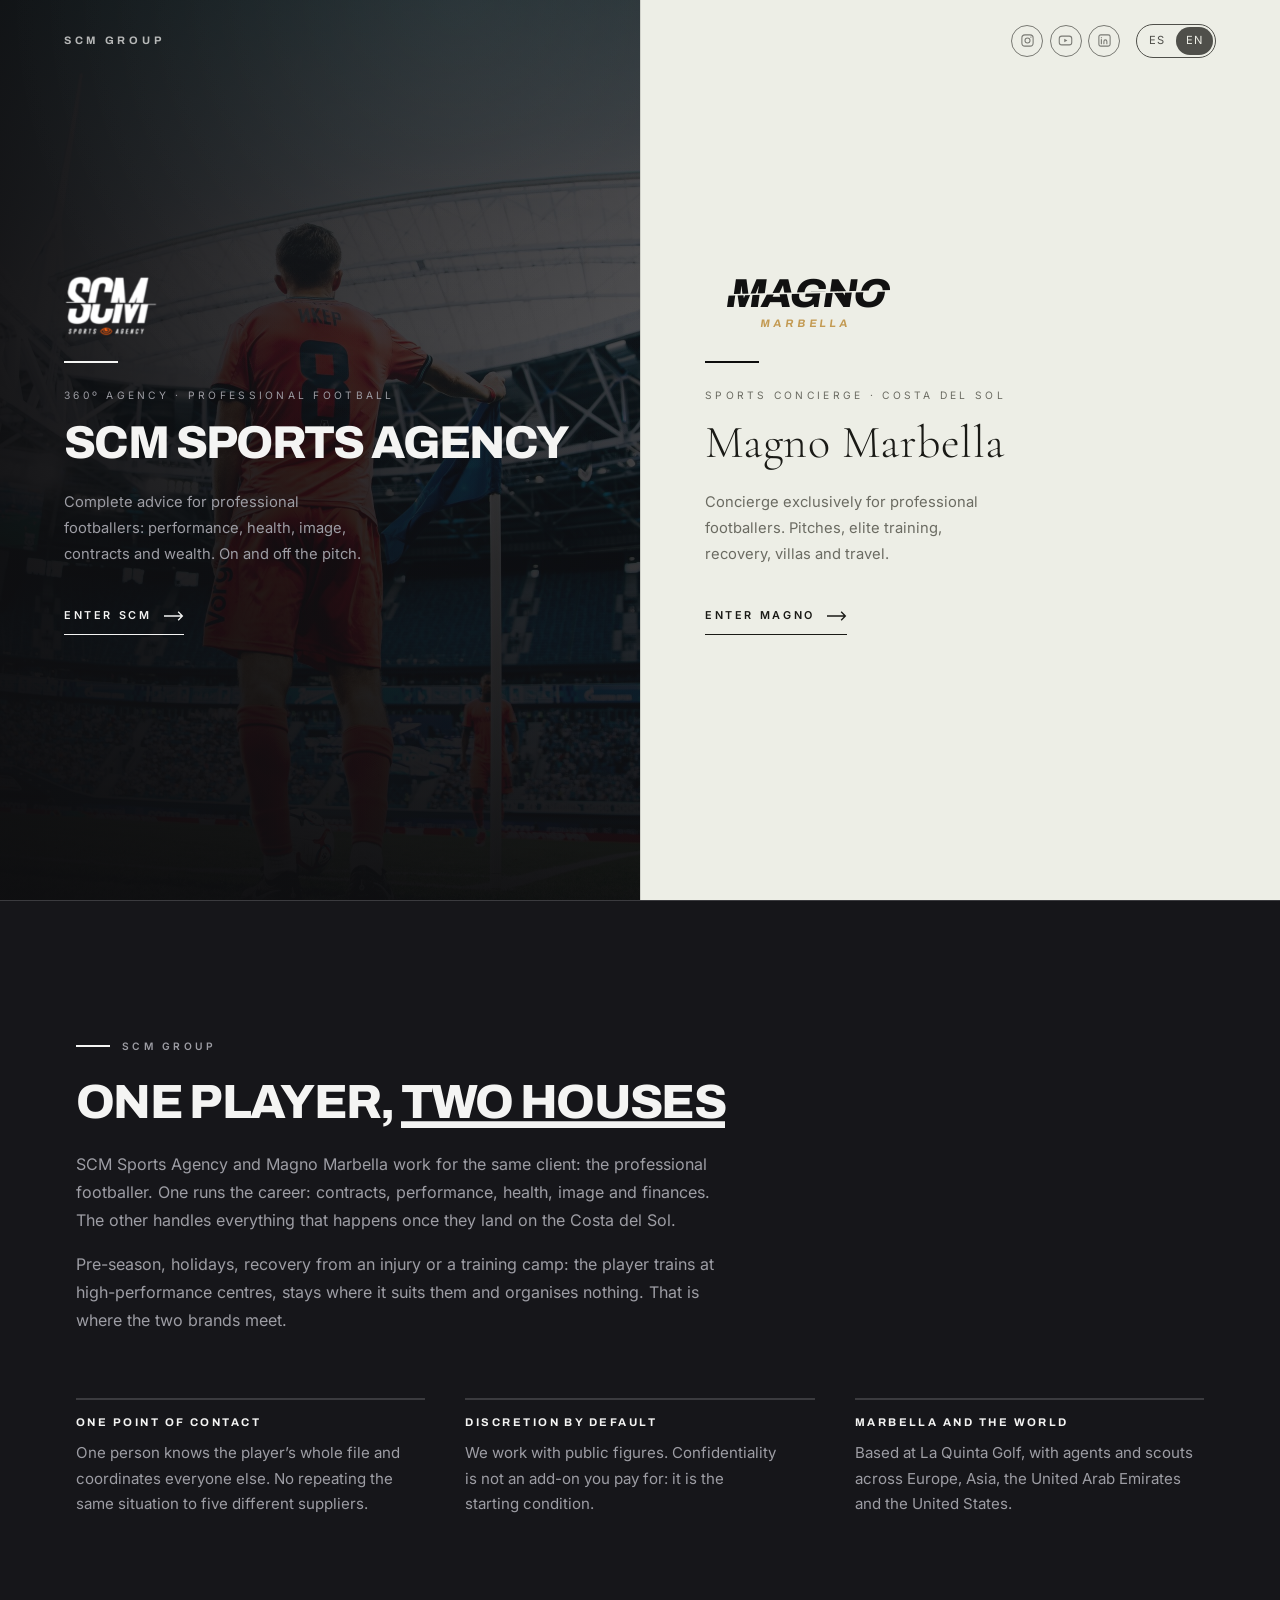
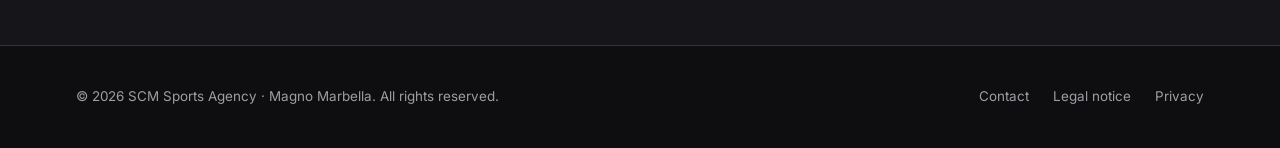
==== commit 7c05f2a8: "Portada SCM con accesos rápidos y logotipo oficial de Magno Marbella - Nueva banda clara tras el her" ====
--- a/index.html
+++ b/index.html
@@ -108,13 +108,7 @@
           <span class="panel__bg" aria-hidden="true"></span>
           <span class="panel__veil" aria-hidden="true"></span>
 
-          <img
-            class="panel__logo"
-            src="assets/img/logo-magno.png"
-            alt="Magno Marbella"
-            width="592"
-            height="591"
-          />
+          <img class="panel__logo" src="assets/img/logo-magno-dark.svg" alt="Magno Marbella" />
           <span class="panel__rule" aria-hidden="true"></span>
           <span class="panel__eyebrow" data-i18n="magno.eyebrow">
             Concierge deportivo · Costa del Sol
--- a/assets/css/hub.css
+++ b/assets/css/hub.css
@@ -18,7 +18,8 @@
   --scm-text: #f4f4f3;
   --scm-muted: #9d9da4;
   --scm-line: rgba(255, 255, 255, 0.16);
-  --scm-accent: #e0180d;
+  /* Acento monocromo de SCM: la marca es blanco y negro. */
+  --scm-accent: #f4f4f3;
 
   --magno-surface: #edeee6;
   --magno-text: #1a1a16;
@@ -242,8 +243,9 @@
 
 /* El sello de Magno es blanco en origen: sobre hueso se pasa a negro. Es
    monocromo, así que invertirlo no altera ningún color de marca. */
+/* El logotipo de Magno ya viene en su variante oscura para el panel claro. */
 .panel--magno .panel__logo {
-  filter: invert(1);
+  height: calc(var(--logo-h) * 1.15);
 }
 
 .panel__rule {
--- a/assets/css/photos.css
+++ b/assets/css/photos.css
@@ -41,7 +41,7 @@
      negro y recuperan el color al pasar el ratón.
 
      El nombre, el año y el lugar de cada una NO se ponen aquí: se escriben
-     en su <figure> de scm/index.html, dentro de la sección Historia. */
+     en su <figure> de scm/historia.html, en la sección Historia. */
   /* --photo-legacy1: url('../img/archivo-1.jpg'); */
   /* --photo-legacy2: url('../img/archivo-2.jpg'); */
   /* --photo-legacy3: url('../img/archivo-3.jpg'); */
@@ -96,6 +96,23 @@
   /* --photo-exp2: url('../img/magno-recuperacion.jpg'); */
   /* --photo-exp3: url('../img/magno-villa.jpg'); */
 
+
+  /* ------------------------------------------------ contenido nuevo ----
+     Ranuras pendientes de foto. Descomentar al subir cada archivo a
+     assets/img/ con ese nombre.
+     - iker-accion.jpg: Iker Pozo en partido oficial (caso de éxito).
+     - informe-analisis.jpg: captura real del informe de vídeo
+       (Wyscout / BeSoccer Pro) para el mockup de Metodología.
+     - cta-tunel.jpg: primer plano en el túnel de vestuarios, foco y
+       mentalidad de élite (CTA final de Contacto).
+     - archivo-1..6.jpg: galería histórica de Historia, en este orden:
+       Rashford, Bale, James Rodríguez, Chukwueze, Huijsen, Mangala. */
+  /* --photo-iker: url('../img/iker-accion.jpg'); */
+  /* - fundador.jpg: retrato de Sam, fundador, para la Filosofía SCM en
+       Historia. Horizontal 4:3, 1200 x 900. */
+  /* --photo-fundador: url('../img/fundador.jpg'); */
+  /* --photo-informe: url('../img/informe-analisis.jpg'); */
+  /* --photo-cta: url('../img/cta-tunel.jpg'); */
 }
 
 /* Los heroes llevan su propia imagen por página.
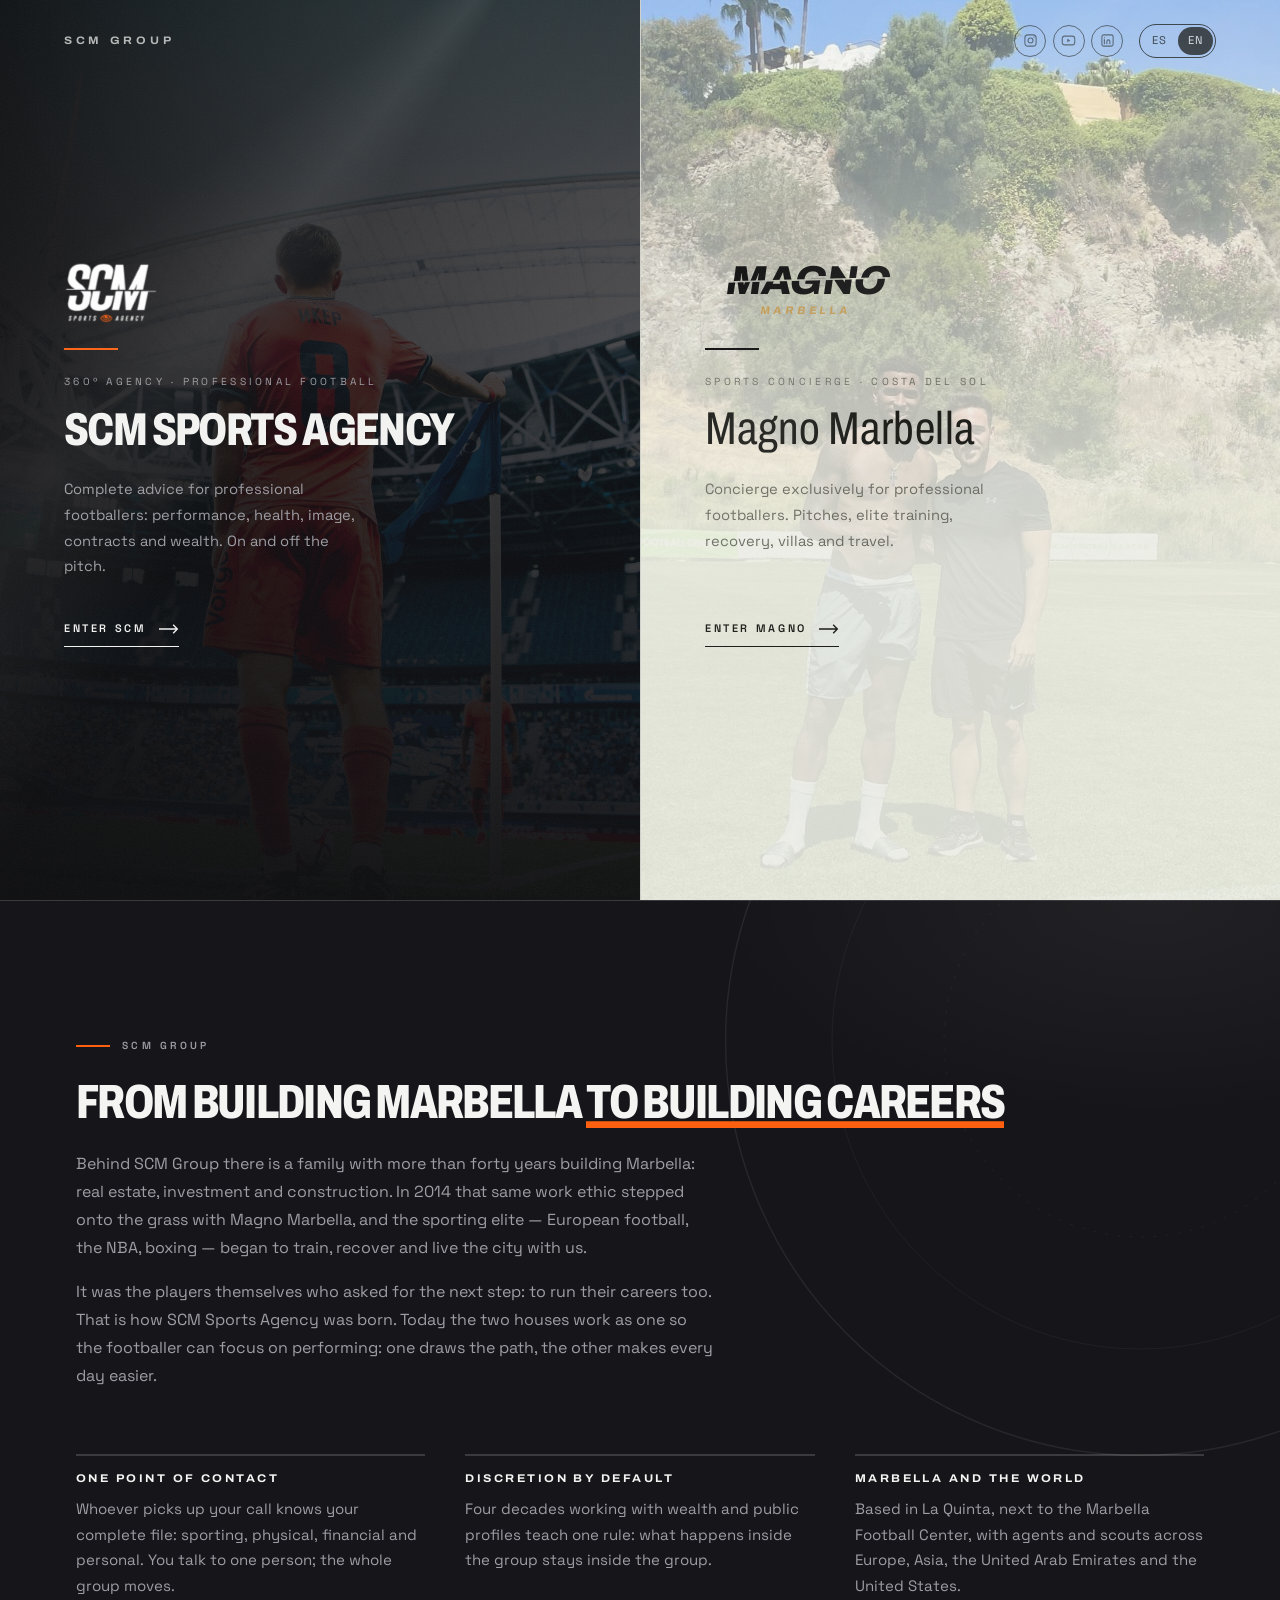
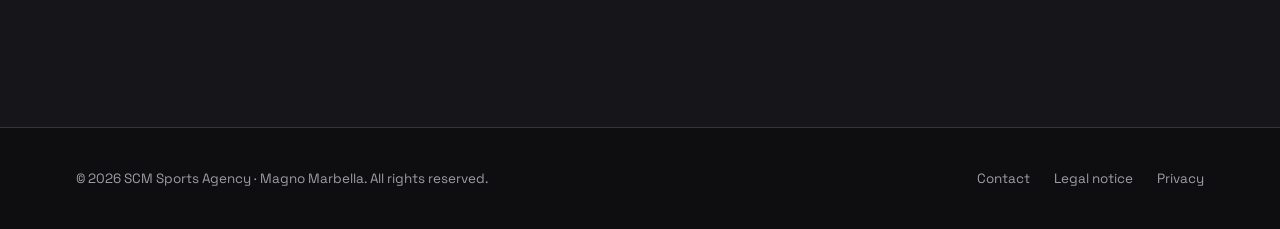
==== commit e27d9e5c: "Historia más potente en El grupo de la portada Nuevo eslogan "De construir Marbella a construir carr" ====
--- a/index.html
+++ b/index.html
@@ -131,27 +131,27 @@
         <div class="container">
           <p class="group__eyebrow" data-i18n="group.eyebrow" data-reveal>El grupo</p>
           <h2 class="group__lead" data-i18n-html="group.lead" data-reveal>
-            Un mismo jugador, <em>dos casas</em>
+            De construir Marbella <em>a construir carreras</em>
           </h2>
           <p class="group__text" data-i18n="group.text" data-reveal>
-            SCM Sports Agency y Magno Marbella trabajan para el mismo cliente.
+            Detrás de SCM Group hay una familia con más de cuarenta años levantando proyectos en Marbella.
           </p>
           <p class="group__text" data-i18n="group.text2" data-reveal>
-            Pretemporada, vacaciones, recuperación o training camp.
+            Fueron los propios jugadores quienes pidieron el siguiente paso: así nace SCM Sports Agency.
           </p>
 
           <div class="group__points">
             <article class="group__point" data-reveal>
               <h3 data-i18n="group.p1.title">Un solo interlocutor</h3>
-              <p data-i18n="group.p1.text">Una persona conoce el expediente completo.</p>
+              <p data-i18n="group.p1.text">Tú hablas con una persona; el grupo se mueve entero.</p>
             </article>
             <article class="group__point" data-reveal style="--reveal-delay: 0.1s">
               <h3 data-i18n="group.p2.title">Discreción por defecto</h3>
-              <p data-i18n="group.p2.text">La confidencialidad es la condición de partida.</p>
+              <p data-i18n="group.p2.text">Lo que pasa dentro del grupo se queda dentro del grupo.</p>
             </article>
             <article class="group__point" data-reveal style="--reveal-delay: 0.2s">
               <h3 data-i18n="group.p3.title">Marbella y el mundo</h3>
-              <p data-i18n="group.p3.text">Base en La Quinta Golf, con red internacional.</p>
+              <p data-i18n="group.p3.text">Base en La Quinta, junto al Marbella Football Center, con red internacional.</p>
             </article>
           </div>
         </div>
--- a/assets/css/fonts.css
+++ b/assets/css/fonts.css
@@ -9,11 +9,9 @@
    Archivo, Inter y Jost son variables, así que un único fichero cubre todos
    los pesos de cada una.
 
-   Quién usa qué, para no borrar por error la familia de otra marca:
-     Archivo             titulares de SCM y de la portada del grupo
-     Inter               texto de SCM y de la portada del grupo
-     Cormorant Garamond  titulares de Magno
-     Jost                texto de Magno
+   Quién usa qué:
+     Archivo (variable, con eje de anchura e itálica)  titulares de todo el grupo
+     Inter                                             texto de todo el grupo
    ========================================================================== */
 
 @font-face {
@@ -35,6 +33,24 @@
   unicode-range: U+0000-00FF, U+0131, U+0152-0153, U+02BB-02BC, U+02C6, U+02DA, U+02DC, U+0304, U+0308, U+0329, U+2000-206F, U+20AC, U+2122, U+2191, U+2193, U+2212, U+2215, U+FEFF, U+FFFD;
 }
 @font-face {
+  font-family: 'Archivo';
+  font-style: italic;
+  font-weight: 400 800;
+  font-stretch: 62% 125%;
+  font-display: swap;
+  src: url(../fonts/archivo-var-italic-latin-ext.woff2) format('woff2');
+  unicode-range: U+0100-02BA, U+02BD-02C5, U+02C7-02CC, U+02CE-02D7, U+02DD-02FF, U+0304, U+0308, U+0329, U+1D00-1DBF, U+1E00-1E9F, U+1EF2-1EFF, U+2020, U+20A0-20AB, U+20AD-20C0, U+2113, U+2C60-2C7F, U+A720-A7FF;
+}
+@font-face {
+  font-family: 'Archivo';
+  font-style: italic;
+  font-weight: 400 800;
+  font-stretch: 62% 125%;
+  font-display: swap;
+  src: url(../fonts/archivo-var-italic-latin.woff2) format('woff2');
+  unicode-range: U+0000-00FF, U+0131, U+0152-0153, U+02BB-02BC, U+02C6, U+02DA, U+02DC, U+0304, U+0308, U+0329, U+2000-206F, U+20AC, U+2122, U+2191, U+2193, U+2212, U+2215, U+FEFF, U+FFFD;
+}
+@font-face {
   font-family: 'Inter';
   font-style: normal;
   font-weight: 300 600;
@@ -51,68 +67,28 @@
   unicode-range: U+0000-00FF, U+0131, U+0152-0153, U+02BB-02BC, U+02C6, U+02DA, U+02DC, U+0304, U+0308, U+0329, U+2000-206F, U+20AC, U+2122, U+2191, U+2193, U+2212, U+2215, U+FEFF, U+FFFD;
 }
 
+
+
+/* Space Grotesk: la voz de texto del grupo. Grotesca técnica, variable en
+   peso (300-700), autoalojada como el resto. */
 @font-face {
-  font-family: 'Cormorant Garamond';
-  font-style: italic;
-  font-weight: 300;
+  font-family: 'Space Grotesk';
+  font-style: normal;
+  font-weight: 300 700;
   font-display: swap;
-  src: url(../fonts/cormorant-garamond-italic-300-ext.woff2) format('woff2');
-  unicode-range: U+0100-02BA, U+02BD-02C5, U+02C7-02CC, U+02CE-02D7, U+02DD-02FF, U+0304, U+0308, U+0329, U+1D00-1DBF, U+1E00-1E9F, U+1EF2-1EFF, U+2020, U+20A0-20AB, U+20AD-20C0, U+2113, U+2C60-2C7F, U+A720-A7FF;
-}
-@font-face {
-  font-family: 'Cormorant Garamond';
-  font-style: italic;
-  font-weight: 300;
-  font-display: swap;
-  src: url(../fonts/cormorant-garamond-italic-300.woff2) format('woff2');
-  unicode-range: U+0000-00FF, U+0131, U+0152-0153, U+02BB-02BC, U+02C6, U+02DA, U+02DC, U+0304, U+0308, U+0329, U+2000-206F, U+20AC, U+2122, U+2191, U+2193, U+2212, U+2215, U+FEFF, U+FFFD;
-}
-@font-face {
-  font-family: 'Cormorant Garamond';
-  font-style: normal;
-  font-weight: 300;
-  font-display: swap;
-  src: url(../fonts/cormorant-garamond-normal-300-ext.woff2) format('woff2');
-  unicode-range: U+0100-02BA, U+02BD-02C5, U+02C7-02CC, U+02CE-02D7, U+02DD-02FF, U+0304, U+0308, U+0329, U+1D00-1DBF, U+1E00-1E9F, U+1EF2-1EFF, U+2020, U+20A0-20AB, U+20AD-20C0, U+2113, U+2C60-2C7F, U+A720-A7FF;
-}
-@font-face {
-  font-family: 'Cormorant Garamond';
-  font-style: normal;
-  font-weight: 300;
-  font-display: swap;
-  src: url(../fonts/cormorant-garamond-normal-300.woff2) format('woff2');
-  unicode-range: U+0000-00FF, U+0131, U+0152-0153, U+02BB-02BC, U+02C6, U+02DA, U+02DC, U+0304, U+0308, U+0329, U+2000-206F, U+20AC, U+2122, U+2191, U+2193, U+2212, U+2215, U+FEFF, U+FFFD;
-}
-@font-face {
-  font-family: 'Cormorant Garamond';
-  font-style: normal;
-  font-weight: 400;
-  font-display: swap;
-  src: url(../fonts/cormorant-garamond-normal-400-ext.woff2) format('woff2');
-  unicode-range: U+0100-02BA, U+02BD-02C5, U+02C7-02CC, U+02CE-02D7, U+02DD-02FF, U+0304, U+0308, U+0329, U+1D00-1DBF, U+1E00-1E9F, U+1EF2-1EFF, U+2020, U+20A0-20AB, U+20AD-20C0, U+2113, U+2C60-2C7F, U+A720-A7FF;
-}
-@font-face {
-  font-family: 'Cormorant Garamond';
-  font-style: normal;
-  font-weight: 400;
-  font-display: swap;
-  src: url(../fonts/cormorant-garamond-normal-400.woff2) format('woff2');
-  unicode-range: U+0000-00FF, U+0131, U+0152-0153, U+02BB-02BC, U+02C6, U+02DA, U+02DC, U+0304, U+0308, U+0329, U+2000-206F, U+20AC, U+2122, U+2191, U+2193, U+2212, U+2215, U+FEFF, U+FFFD;
+  src: url('../fonts/space-grotesk-var-latin.woff2') format('woff2');
+  unicode-range: U+0000-00FF, U+0131, U+0152-0153, U+02BB-02BC, U+02C6, U+02DA,
+    U+02DC, U+0304, U+0308, U+0329, U+2000-206F, U+20AC, U+2122, U+2191, U+2193,
+    U+2212, U+2215, U+FEFF, U+FFFD;
 }
 
 @font-face {
-  font-family: 'Jost';
+  font-family: 'Space Grotesk';
   font-style: normal;
-  font-weight: 300 500;
+  font-weight: 300 700;
   font-display: swap;
-  src: url(../fonts/jost-normal-300-500-ext.woff2) format('woff2');
-  unicode-range: U+0100-02BA, U+02BD-02C5, U+02C7-02CC, U+02CE-02D7, U+02DD-02FF, U+0304, U+0308, U+0329, U+1D00-1DBF, U+1E00-1E9F, U+1EF2-1EFF, U+2020, U+20A0-20AB, U+20AD-20C0, U+2113, U+2C60-2C7F, U+A720-A7FF;
+  src: url('../fonts/space-grotesk-var-latin-ext.woff2') format('woff2');
+  unicode-range: U+0100-02BA, U+02BD-02C5, U+02C7-02CC, U+02CE-02D7, U+02DD-02FF,
+    U+0304, U+0308, U+0329, U+1D00-1DBF, U+1E00-1E9F, U+1EF2-1EFF, U+2020,
+    U+20A0-20AB, U+20AD-20C0, U+2113, U+2C60-2C7F, U+A720-A7FF;
 }
-@font-face {
-  font-family: 'Jost';
-  font-style: normal;
-  font-weight: 300 500;
-  font-display: swap;
-  src: url(../fonts/jost-normal-300-500.woff2) format('woff2');
-  unicode-range: U+0000-00FF, U+0131, U+0152-0153, U+02BB-02BC, U+02C6, U+02DA, U+02DC, U+0304, U+0308, U+0329, U+2000-206F, U+20AC, U+2122, U+2191, U+2193, U+2212, U+2215, U+FEFF, U+FFFD;
-}
--- a/assets/css/base.css
+++ b/assets/css/base.css
@@ -269,3 +269,72 @@
   background-repeat: no-repeat, no-repeat;
   pointer-events: none;
 }
+
+
+/* ===================================================== fondo del grupo
+   Grano de película muy sutil sobre todas las páginas del grupo. La
+   geometría de campo la aporta la hoja de cada marca. */
+body::after {
+  content: '';
+  position: fixed;
+  inset: 0;
+  z-index: 2000;
+  pointer-events: none;
+  opacity: 0.05;
+  background-image: url("data:image/svg+xml,%3Csvg xmlns='http://www.w3.org/2000/svg' width='160' height='160'%3E%3Cfilter id='n'%3E%3CfeTurbulence type='fractalNoise' baseFrequency='0.9' numOctaves='2' stitchTiles='stitch'/%3E%3CfeColorMatrix type='saturate' values='0'/%3E%3C/filter%3E%3Crect width='160' height='160' filter='url(%23n)'/%3E%3C/svg%3E");
+  background-size: 160px 160px;
+}
+
+/* ------------------------------------------------- detalles globales
+   Selección de texto invertida y barra de scroll fina y oscura: la
+   marca también vive en los pequeños gestos del navegador. */
+::selection {
+  background: #ff600f;
+  color: #ffffff;
+}
+
+html {
+  scrollbar-width: thin;
+  scrollbar-color: #3a3a40 #0a0a0b;
+}
+
+::-webkit-scrollbar {
+  width: 10px;
+}
+
+::-webkit-scrollbar-track {
+  background: #0a0a0b;
+}
+
+::-webkit-scrollbar-thumb {
+  background: #2e2e33;
+  border: 2px solid #0a0a0b;
+  border-radius: 6px;
+}
+
+::-webkit-scrollbar-thumb:hover {
+  background: #4a4a52;
+}
+
+/* Foto completa a altura uniforme: la imagen entera dentro del hueco y,
+   detrás, ella misma ampliada y desenfocada rellenando el fondo. Se activa
+   añadiendo photo--full al bloque .photo. */
+.photo--full {
+  background-image: var(--photo, none);
+  background-size: cover;
+  background-position: center;
+}
+
+.photo--full::before {
+  content: '';
+  position: absolute;
+  inset: 0;
+  background: rgba(10, 10, 11, 0.38);
+  -webkit-backdrop-filter: blur(20px) saturate(0.9);
+  backdrop-filter: blur(20px) saturate(0.9);
+}
+
+.photo--full::after {
+  background-size: auto, contain;
+  background-position: center, center;
+}
--- a/assets/css/hub.css
+++ b/assets/css/hub.css
@@ -19,7 +19,7 @@
   --scm-muted: #9d9da4;
   --scm-line: rgba(255, 255, 255, 0.16);
   /* Acento monocromo de SCM: la marca es blanco y negro. */
-  --scm-accent: #f4f4f3;
+  --scm-accent: #ff600f;
 
   --magno-surface: #edeee6;
   --magno-text: #1a1a16;
@@ -28,8 +28,9 @@
   --magno-accent: #0d0d0d;
 
   --font-sport: 'Archivo', 'Helvetica Neue', Arial, sans-serif;
-  --font-lux: 'Cormorant Garamond', Georgia, 'Times New Roman', serif;
-  --font-body: 'Inter', system-ui, -apple-system, 'Segoe UI', sans-serif;
+  /* Tipografía unificada del grupo: Archivo también en el lado Magno. */
+  --font-lux: 'Archivo', 'Helvetica Neue', Arial, sans-serif;
+  --font-body: 'Space Grotesk', 'Inter', system-ui, -apple-system, 'Segoe UI', sans-serif;
 
   /* Alto reservado al logotipo. Es el mismo en las dos marcas: es lo que
      pide que se lean como empresas hermanas. */
@@ -227,7 +228,7 @@
 }
 
 .panel--magno .panel__veil {
-  background: linear-gradient(180deg, rgba(237, 238, 230, 0.55) 0%, rgba(237, 238, 230, 0.95) 78%);
+  background: linear-gradient(180deg, rgba(237, 238, 230, 0.38) 0%, rgba(237, 238, 230, 0.9) 62%);
 }
 
 /* --- los seis elementos, cada uno en su fila --- */
@@ -503,3 +504,78 @@
 .hub-footer a:hover {
   color: var(--scm-text);
 }
+
+
+body {
+  font-stretch: 110%;
+}
+
+.panel__title {
+  font-stretch: 120%;
+}
+
+/* ================================================ geometría de campo
+   El círculo central y los arcos, como en la web de SCM: en oscuro sobre
+   el panel claro de Magno y en claro sobre el bloque del grupo. */
+.panel--magno {
+  background-image:
+    url("data:image/svg+xml,%3Csvg xmlns='http://www.w3.org/2000/svg' viewBox='0 0 900 900' fill='none'%3E%3Cg stroke='%230a0a0b'%3E%3Ccircle cx='450' cy='450' r='444' stroke-opacity='0.07' stroke-width='1.5'/%3E%3Ccircle cx='450' cy='450' r='330' stroke-opacity='0.045' stroke-width='1'/%3E%3Ccircle cx='450' cy='450' r='210' stroke-opacity='0.055' stroke-width='1' stroke-dasharray='3 10'/%3E%3Ccircle cx='450' cy='450' r='5' fill='%230a0a0b' fill-opacity='0.09' stroke='none'/%3E%3C/g%3E%3C/svg%3E");
+  background-repeat: no-repeat;
+  background-position: right -300px bottom -320px;
+  background-size: 860px 860px;
+}
+
+.group {
+  background-image:
+    url("data:image/svg+xml,%3Csvg xmlns='http://www.w3.org/2000/svg' viewBox='0 0 900 900' fill='none'%3E%3Cg stroke='%23ffffff'%3E%3Ccircle cx='450' cy='450' r='444' stroke-opacity='0.08' stroke-width='1.5'/%3E%3Ccircle cx='450' cy='450' r='330' stroke-opacity='0.05' stroke-width='1'/%3E%3Ccircle cx='450' cy='450' r='210' stroke-opacity='0.06' stroke-width='1' stroke-dasharray='3 10'/%3E%3C/g%3E%3C/svg%3E"),
+    radial-gradient(55% 42% at 90% 0%, rgba(255, 255, 255, 0.05), transparent 62%);
+  background-repeat: no-repeat, no-repeat;
+  background-position: right -280px top -280px, center;
+  background-size: 840px 840px, cover;
+}
+
+/* =============================================== luz sobre la portada
+   Lámina de luz que barre cada mitad al pasar el ratón, y conos de foco
+   suaves cayendo desde arriba. Monocromo, como todo el grupo. */
+.panel::after {
+  content: '';
+  position: absolute;
+  inset: 0;
+  margin-inline: calc(-1 * var(--panel-pad));
+  z-index: 1;
+  pointer-events: none;
+  background:
+    linear-gradient(
+      115deg,
+      transparent 36%,
+      rgba(255, 255, 255, 0.1) 50%,
+      transparent 63%
+    ),
+    conic-gradient(
+      from 210deg at 80% -10%,
+      transparent 0deg,
+      rgba(255, 255, 255, 0.06) 10deg,
+      transparent 24deg
+    );
+  background-size: 260% 100%, 100% 100%;
+  background-position: 132% 0, 0 0;
+}
+
+@media (prefers-reduced-motion: no-preference) {
+  .panel:hover::after,
+  .panel:focus-visible::after {
+    transition: background-position 1.1s cubic-bezier(0.45, 0, 0.35, 1);
+    background-position: -32% 0, 0 0;
+  }
+}
+
+
+/* Voz compartida del grupo: titulares condensados y cuerpo técnico. */
+body {
+  font-family: 'Space Grotesk', 'Inter', system-ui, sans-serif;
+}
+
+.panel__title,
+.group__lead {
+  font-stretch: 75%;
+}
--- a/assets/css/photos.css
+++ b/assets/css/photos.css
@@ -24,7 +24,7 @@
      deportiva de Marbella. Mientras no exista, ese lado se ve en hueso liso,
      que funciona pero pesa menos que el de al lado. */
   --photo-scm: url('../img/hub-scm.jpg');
-  /* --photo-magno: url('../img/hub-magno.jpg'); */
+  --photo-magno: url('../img/hub-magno.jpg');
 
   /* --- Equipo de SCM ----------------------------------------------------
      Retratos verticales 4:5, 800 x 1000. Mismo encuadre en los seis. */
@@ -42,12 +42,15 @@
 
      El nombre, el año y el lugar de cada una NO se ponen aquí: se escriben
      en su <figure> de scm/historia.html, en la sección Historia. */
-  /* --photo-legacy1: url('../img/archivo-1.jpg'); */
-  /* --photo-legacy2: url('../img/archivo-2.jpg'); */
-  /* --photo-legacy3: url('../img/archivo-3.jpg'); */
-  /* --photo-legacy4: url('../img/archivo-4.jpg'); */
-  /* --photo-legacy5: url('../img/archivo-5.jpg'); */
-  /* --photo-legacy6: url('../img/archivo-6.jpg'); */
+  --photo-legacy1: url('../img/archivo-1.jpg');
+  --photo-legacy2: url('../img/archivo-2.jpg');
+  --photo-legacy3: url('../img/archivo-3.jpg');
+  --photo-legacy4: url('../img/archivo-4.jpg');
+  --photo-legacy5: url('../img/archivo-5.jpg');
+  --photo-legacy6: url('../img/archivo-6.jpg');
+  --photo-legacy7: url('../img/archivo-7.jpg');
+  --photo-legacy8: url('../img/archivo-8.jpg');
+  --photo-legacy9: url('../img/archivo-9.jpg');
 
   /* --- Actualidad de SCM ------------------------------------------------
      Horizontales 16:10, 1200 x 750.
@@ -60,24 +63,26 @@
 
   /* --- SCM x Magno ------------------------------------------------------
      Horizontales 16:10, 1200 x 750. */
-  /* --photo-partner1: url('../img/partner-estancias.jpg'); */
-  /* --photo-partner2: url('../img/partner-villas.jpg'); */
-  /* --photo-partner3: url('../img/partner-vip.jpg'); */
-  /* --photo-partner4: url('../img/partner-camps.jpg'); */
-  /* --photo-partner5: url('../img/partner-inmobiliaria.jpg'); */
+  --photo-partner6: url('../img/partner-jets.jpg');
+  --photo-partner1: url('../img/partner-estancias.jpg');
+  --photo-partner2: url('../img/partner-villas.jpg');
+  --photo-partner3: url('../img/partner-vip.jpg');
+  --photo-partner7: url('../img/partner-vehiculos.jpg');
+  --photo-partner4: url('../img/partner-camps.jpg');
+  --photo-partner5: url('../img/partner-inmobiliaria.jpg');
 
   /* --- Magno, entrenamiento y rendimiento -------------------------------
      Horizontales 4:3, 1200 x 900. */
-  /* --photo-train1: url('../img/magno-campos.jpg'); */
-  /* --photo-train2: url('../img/magno-sesiones.jpg'); */
-  /* --photo-train3: url('../img/magno-gimnasio.jpg'); */
-  /* --photo-train4: url('../img/magno-fotografo.jpg'); */
+  --photo-train1: url('../img/magno-campos.jpg');
+  --photo-train2: url('../img/magno-sesiones.jpg');
+  --photo-train3: url('../img/magno-gimnasio.jpg');
+  --photo-train4: url('../img/magno-fotografo.jpg');
 
   /* --- Magno, lifestyle -------------------------------------------------
      Horizontales 4:3, 1200 x 900. */
-  /* --photo-life1: url('../img/magno-villas.jpg'); */
+  --photo-life1: url('../img/magno-villas.jpg');
   /* --photo-life2: url('../img/magno-hoteles.jpg'); */
-  /* --photo-life3: url('../img/magno-vehiculos.jpg'); */
+  --photo-life3: url('../img/magno-vehiculos.jpg');
   /* --photo-life4: url('../img/magno-nautica.jpg'); */
   /* --photo-life5: url('../img/magno-eventos.jpg'); */
   /* --photo-life6: url('../img/magno-shopping.jpg'); */
@@ -92,9 +97,9 @@
 
   /* --- Magno, en imágenes -----------------------------------------------
      Horizontales 1200 x 900. */
-  /* --photo-exp1: url('../img/magno-entrenamiento.jpg'); */
-  /* --photo-exp2: url('../img/magno-recuperacion.jpg'); */
-  /* --photo-exp3: url('../img/magno-villa.jpg'); */
+  --photo-exp1: url('../img/magno-entrenamiento.jpg');
+  --photo-exp2: url('../img/magno-recuperacion.jpg');
+  --photo-exp3: url('../img/magno-villa.jpg');
 
 
   /* ------------------------------------------------ contenido nuevo ----
@@ -105,14 +110,19 @@
        (Wyscout / BeSoccer Pro) para el mockup de Metodología.
      - cta-tunel.jpg: primer plano en el túnel de vestuarios, foco y
        mentalidad de élite (CTA final de Contacto).
-     - archivo-1..6.jpg: galería histórica de Historia, en este orden:
-       Rashford, Bale, James Rodríguez, Chukwueze, Huijsen, Mangala. */
-  /* --photo-iker: url('../img/iker-accion.jpg'); */
+     - archivo-1..3.jpg: galería histórica de Historia (del dossier):
+       Rashford en el MFC, internacionales en Marbella, pretemporada de
+       élite. Las ranuras 4..6 quedan libres para más material. */
+  --photo-iker: url('../img/iker-accion.jpg');
   /* - fundador.jpg: retrato de Sam, fundador, para la Filosofía SCM en
        Historia. Horizontal 4:3, 1200 x 900. */
-  /* --photo-fundador: url('../img/fundador.jpg'); */
-  /* --photo-informe: url('../img/informe-analisis.jpg'); */
-  /* --photo-cta: url('../img/cta-tunel.jpg'); */
+  --photo-fundador: url('../img/fundador.jpg');
+  --photo-informe: url('../img/informe-analisis.jpg');
+  --photo-cta: url('../img/cta-tunel.jpg');
+  /* - historia-entreno.jpg: franja a pantalla completa de la página
+       Historia. Entrenamiento de alta intensidad, tono oscuro y
+       cinematográfico. Horizontal, 1920 x 900. */
+  --photo-historia: url('../img/historia-entreno.jpg');
 }
 
 /* Los heroes llevan su propia imagen por página.
